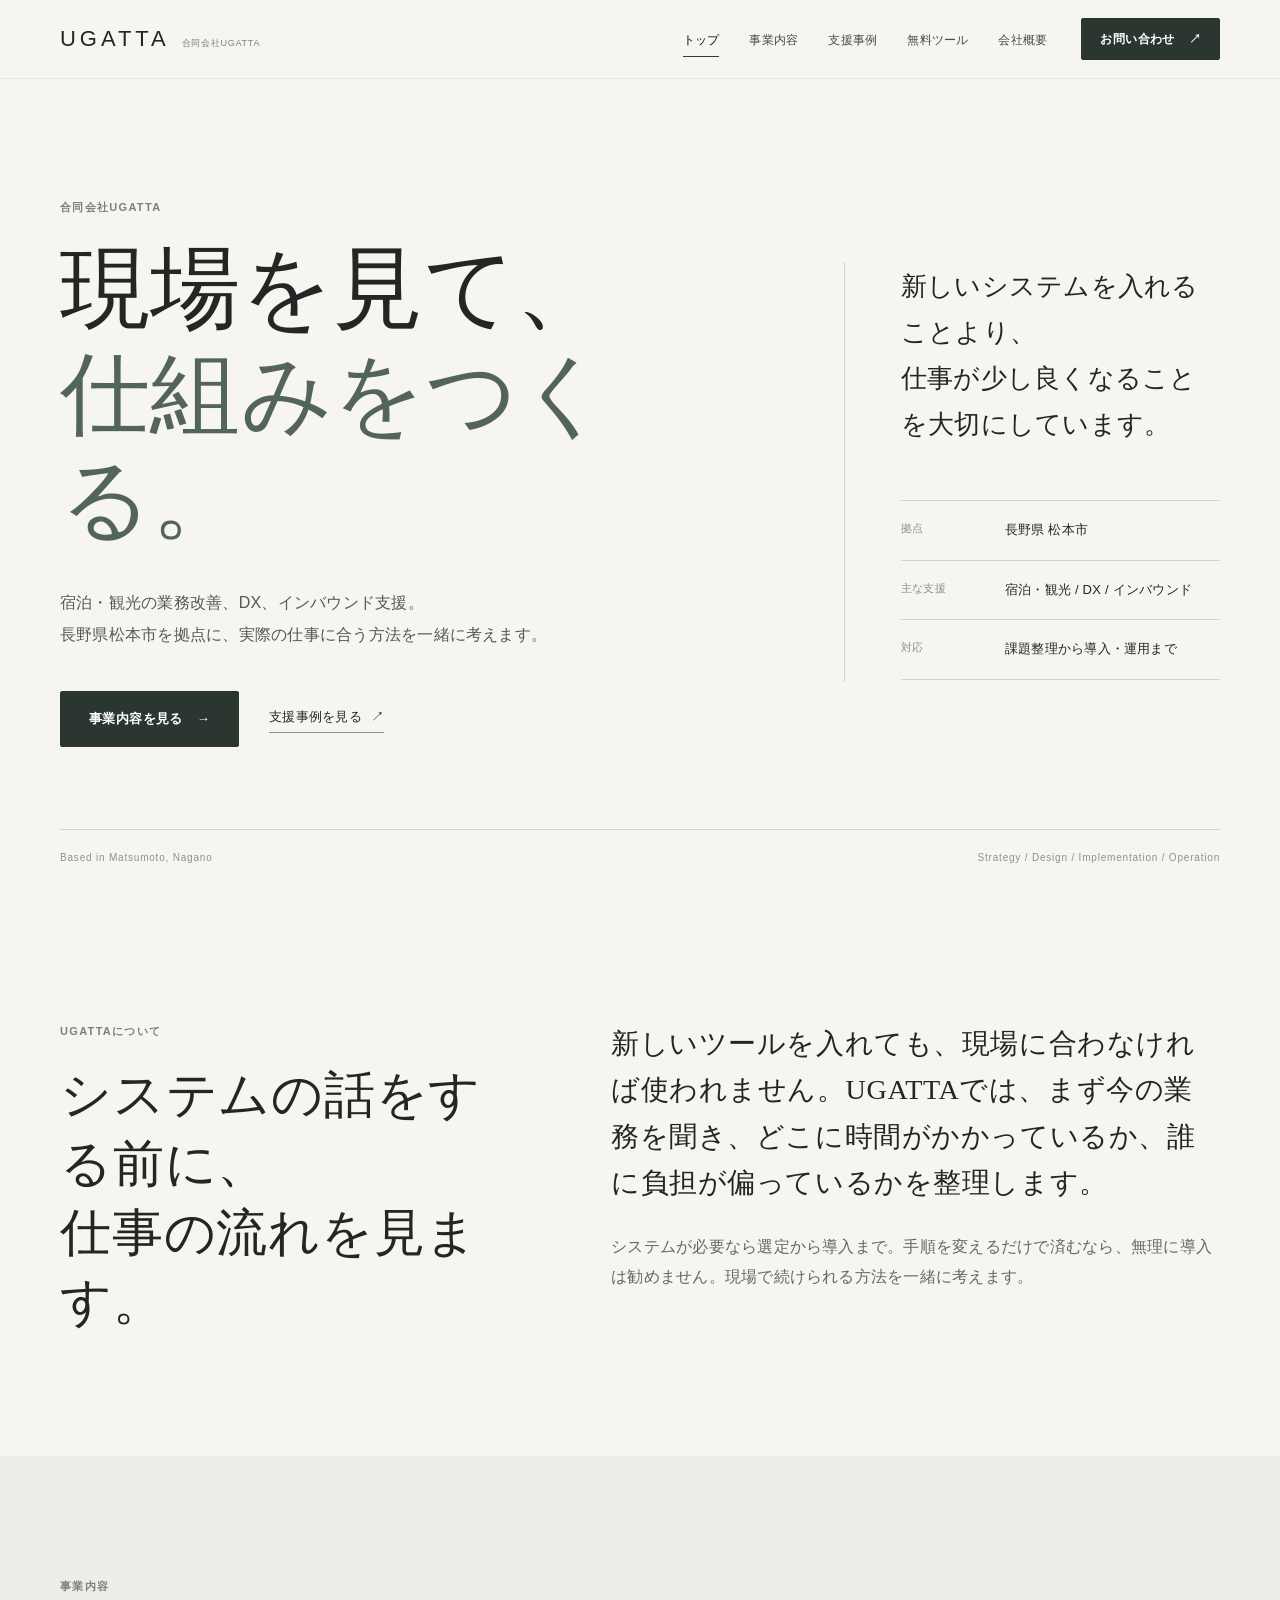
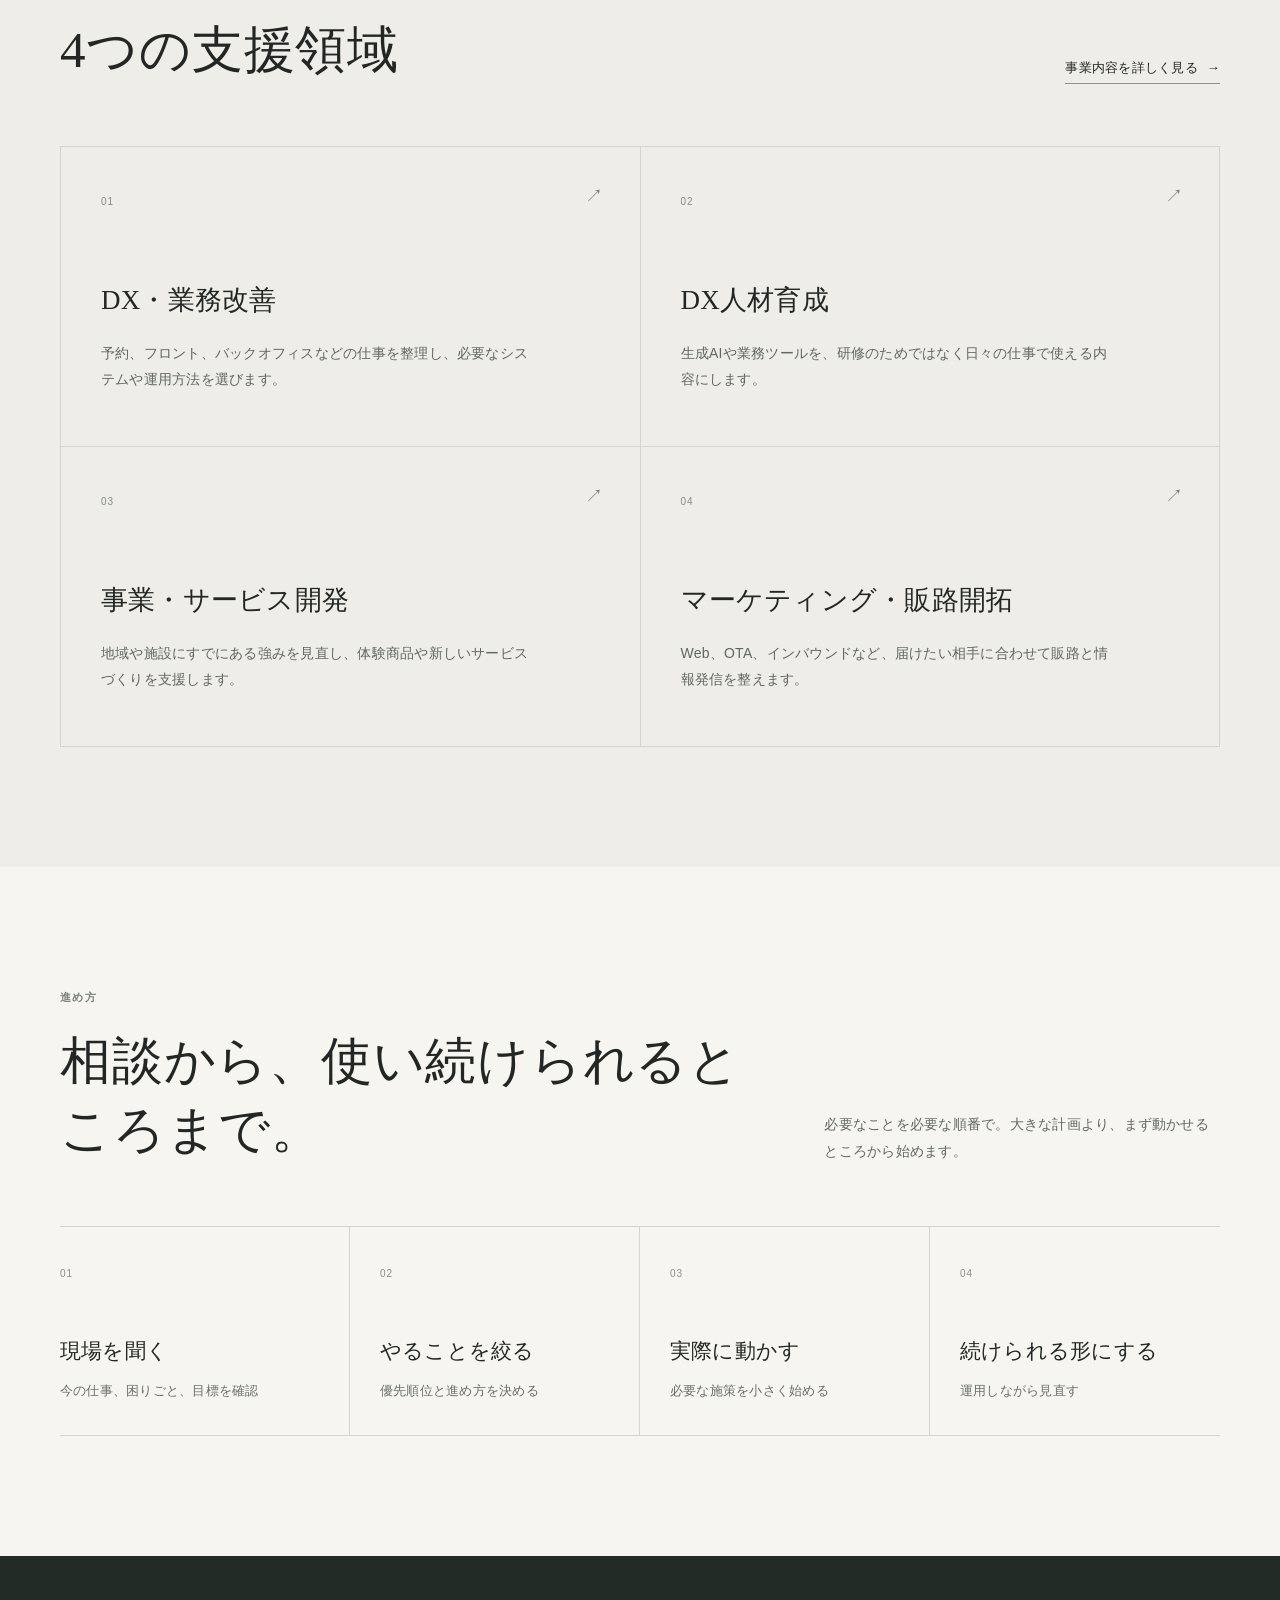
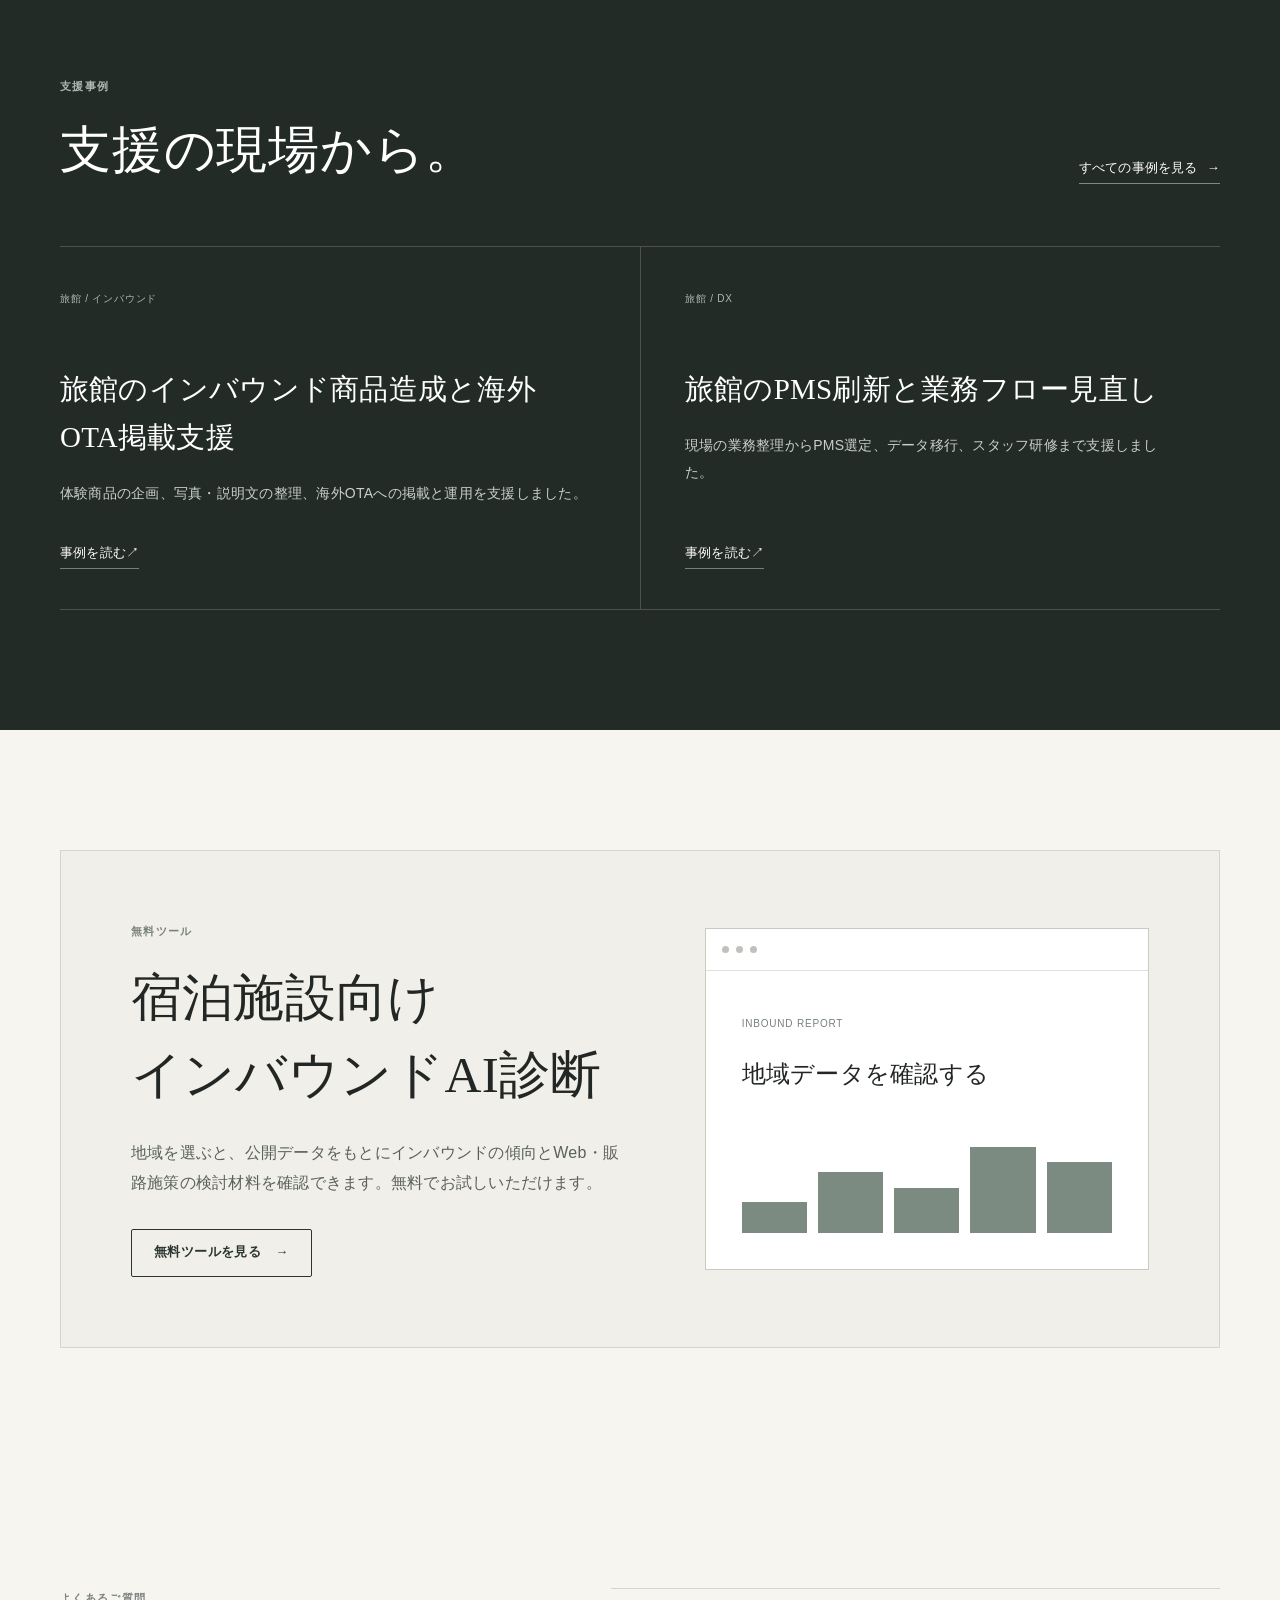
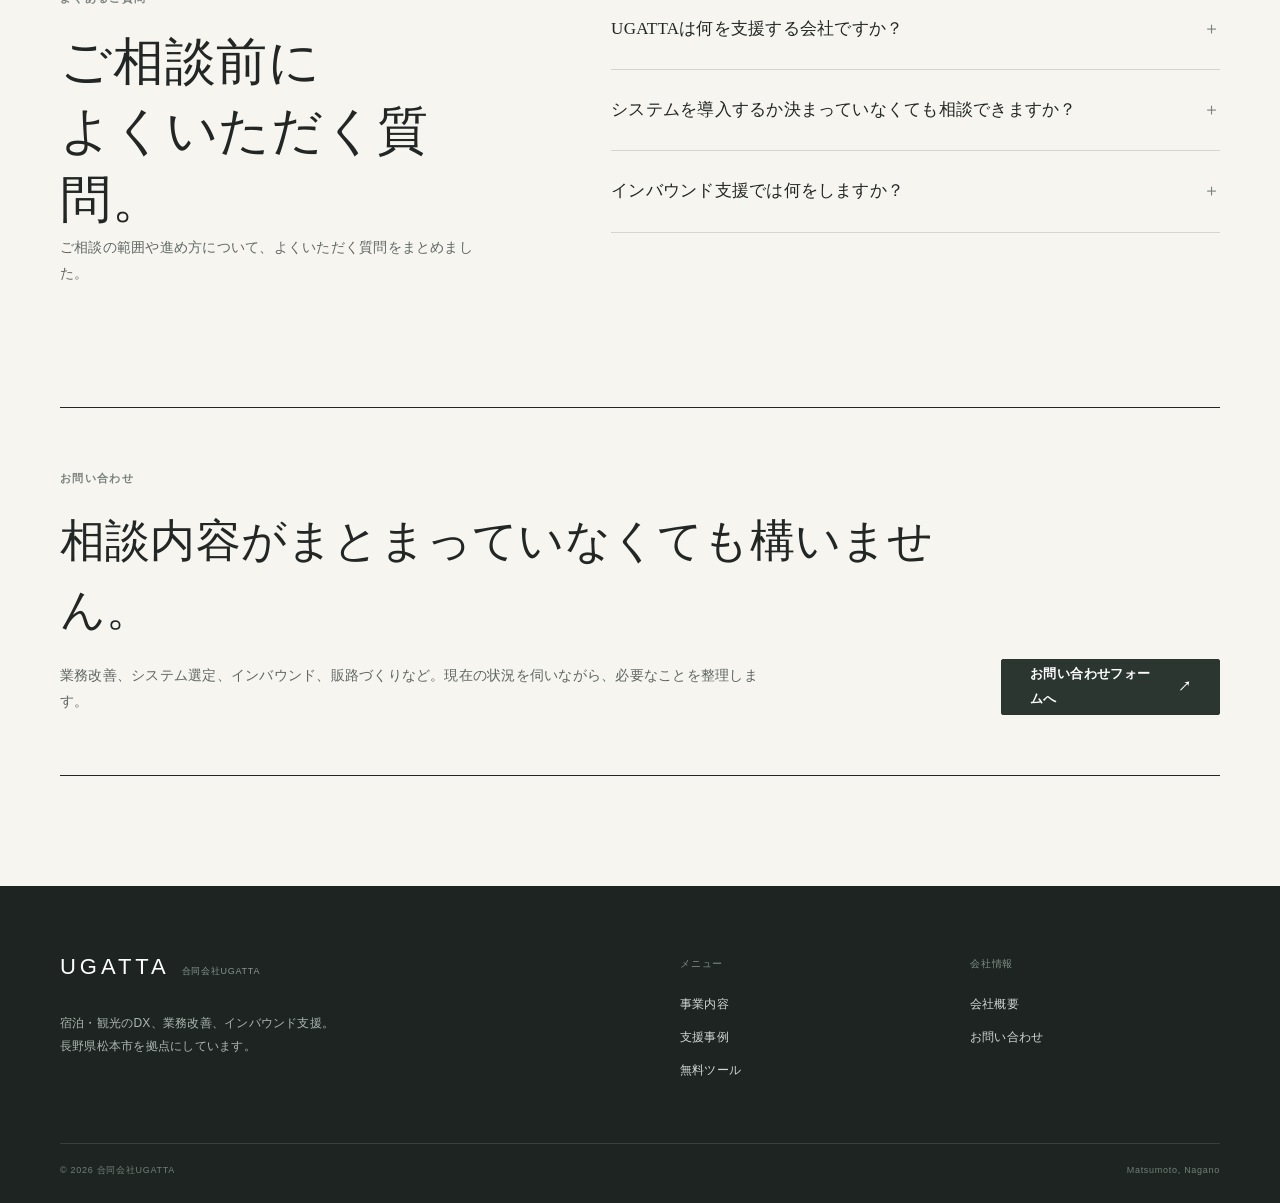
==== index.html @ 5eb80b66 "UGATTA redesign preview" ====
<!DOCTYPE html>

<html lang="ja">
<head>
<!-- Google tag (gtag.js) -->
<script async="" src="https://www.googletagmanager.com/gtag/js?id=GT-M3S9S5D7"></script>
<script>
  window.dataLayer = window.dataLayer || [];
  function gtag(){dataLayer.push(arguments);}
  gtag('js', new Date());
  gtag('config', 'GT-M3S9S5D7');
</script>
<meta charset="utf-8"/>
<meta content="width=device-width, initial-scale=1.0" name="viewport"/>
<title>合同会社UGATTA｜宿泊・観光DX、業務改善・インバウンド支援</title>
<meta content="合同会社UGATTAは長野県松本市を拠点に、宿泊・観光のDX、業務改善、インバウンド、事業・サービス開発を支援しています。" name="description"/>
<meta content="noindex,nofollow" name="robots"/>
<link href="https://ugatta-llc.com/" rel="canonical"/>
<meta content="ja_JP" property="og:locale"/>
<meta content="website" property="og:type"/>
<meta content="合同会社UGATTA" property="og:site_name"/>
<meta content="合同会社UGATTA｜宿泊・観光DX、業務改善・インバウンド支援" property="og:title"/>
<meta content="合同会社UGATTAは長野県松本市を拠点に、宿泊・観光のDX、業務改善、インバウンド、事業・サービス開発を支援しています。" property="og:description"/>
<meta content="https://ugatta-llc.com/" property="og:url"/>
<meta content="https://ugatta-llc.com/og-image.jpg" property="og:image"/>
<meta content="summary_large_image" name="twitter:card"/>
<meta content="合同会社UGATTA｜宿泊・観光DX、業務改善・インバウンド支援" name="twitter:title"/>
<meta content="合同会社UGATTAは長野県松本市を拠点に、宿泊・観光のDX、業務改善、インバウンド、事業・サービス開発を支援しています。" name="twitter:description"/>
<meta content="https://ugatta-llc.com/og-image.jpg" name="twitter:image"/>
<meta content="#142d2a" name="theme-color"/>
<link href="favicon.ico" rel="icon"/>
<link href="favicon-32x32.png" rel="icon" sizes="32x32" type="image/png"/>
<link href="apple-touch-icon.png" rel="apple-touch-icon"/>
<link href="css/style.css" rel="stylesheet"/>
<script type="application/ld+json">
{
  "@context":"https://schema.org",
  "@graph":[
    {"@type":"Organization","@id":"https://ugatta-llc.com/#organization","name":"合同会社UGATTA","alternateName":"UGATTA","url":"https://ugatta-llc.com/","foundingDate":"2024-11","address":{"@type":"PostalAddress","addressLocality":"松本市","addressRegion":"長野県","addressCountry":"JP"},"knowsAbout":["DX導入支援","宿泊DX","観光DX","業務改善","インバウンド支援","DX人材育成","マーケティング","新規事業開発"]},
    {"@type":"WebSite","@id":"https://ugatta-llc.com/#website","url":"https://ugatta-llc.com/","name":"合同会社UGATTA","publisher":{"@id":"https://ugatta-llc.com/#organization"},"inLanguage":"ja-JP"},
    {"@type":"WebPage","@id":"https://ugatta-llc.com/#webpage","url":"https://ugatta-llc.com/","name":"合同会社UGATTA｜宿泊・観光DX、業務改善・インバウンド支援","isPartOf":{"@id":"https://ugatta-llc.com/#website"},"about":{"@id":"https://ugatta-llc.com/#organization"},"inLanguage":"ja-JP"}
  ]
}
</script>
</head>
<body>
<a class="skip-link" href="#main">本文へ移動</a>
<header class="site-header" data-header="">
<div class="container header-inner">
<a aria-label="合同会社UGATTA トップページ" class="brand" href="index.html">
<span aria-hidden="true" class="brand-mark">U</span>
<span class="brand-copy"><strong>UGATTA</strong><small>合同会社UGATTA</small></span>
</a>
<button aria-controls="global-nav" aria-expanded="false" aria-label="メニューを開く" class="menu-toggle" data-menu-toggle="" type="button">
<span></span><span></span><span></span>
</button>
<nav aria-label="メインナビゲーション" class="global-nav" data-nav="" id="global-nav">
<ul><li><a aria-current="page" href="index.html">トップ</a></li><li><a href="services.html">事業内容</a></li><li><a href="ugatta_case_studies.html">支援事例</a></li><li><a href="useful.html">無料ツール</a></li><li><a href="about.html">会社概要</a></li></ul>
<a class="button button--small" data-analytics-event="contact_click" href="https://docs.google.com/forms/d/e/1FAIpQLSdhoMLJl_WJnPxx6LV5Yq2Xbdd5gxLgod02Gij1RDuBL_d0bw/viewform" rel="noopener noreferrer" target="_blank">お問い合わせ<span aria-hidden="true">↗</span></a>
</nav>
</div>
</header>
<main id="main">
<section class="hero hero--home">
<div class="container hero-grid">
<div class="hero-copy reveal">
<p class="eyebrow">合同会社UGATTA</p>
<h1>現場を見て、<br/><span>仕組みをつくる。</span></h1>
<p class="hero-lead">宿泊・観光の業務改善、DX、インバウンド支援。<br class="desktop-only"/>長野県松本市を拠点に、実際の仕事に合う方法を一緒に考えます。</p>
<div class="hero-actions">
<a class="button button--large" href="services.html">事業内容を見る<span aria-hidden="true">→</span></a>
<a class="text-link" href="ugatta_case_studies.html">支援事例を見る<span aria-hidden="true">↗</span></a>
</div>
</div>
<div aria-label="UGATTAの概要" class="hero-visual reveal">
<div class="hero-statement">
<p>新しいシステムを入れることより、<br/>仕事が少し良くなることを大切にしています。</p>
<dl class="hero-facts">
<div><dt>拠点</dt><dd>長野県 松本市</dd></div>
<div><dt>主な支援</dt><dd>宿泊・観光 / DX / インバウンド</dd></div>
<div><dt>対応</dt><dd>課題整理から導入・運用まで</dd></div>
</dl>
</div></div>
</div>
<div class="container hero-note"><span>Based in Matsumoto, Nagano</span><span>Strategy / Design / Implementation / Operation</span></div>
</section>
<section class="section intro-section">
<div class="container intro-grid reveal">
<div><p class="eyebrow">UGATTAについて</p><h2 class="section-title section-title--left">システムの話をする前に、<br/>仕事の流れを見ます。</h2></div>
<div class="intro-copy"><p class="lead-copy">新しいツールを入れても、現場に合わなければ使われません。UGATTAでは、まず今の業務を聞き、どこに時間がかかっているか、誰に負担が偏っているかを整理します。</p><p>システムが必要なら選定から導入まで。手順を変えるだけで済むなら、無理に導入は勧めません。現場で続けられる方法を一緒に考えます。</p></div>
</div>
</section>
<section class="section section--tint">
<div class="container">
<div class="section-heading reveal"><div><p class="eyebrow">事業内容</p><h2 class="section-title">4つの支援領域</h2></div><a class="text-link" href="services.html">事業内容を詳しく見る<span aria-hidden="true">→</span></a></div>
<div class="service-grid reveal">
<a class="service-tile" href="services.html#dx"><span class="service-index">01</span><h3>DX・業務改善</h3><p>予約、フロント、バックオフィスなどの仕事を整理し、必要なシステムや運用方法を選びます。</p><span class="tile-arrow">↗</span></a>
<a class="service-tile" href="services.html#training"><span class="service-index">02</span><h3>DX人材育成</h3><p>生成AIや業務ツールを、研修のためではなく日々の仕事で使える内容にします。</p><span class="tile-arrow">↗</span></a>
<a class="service-tile" href="services.html#business"><span class="service-index">03</span><h3>事業・サービス開発</h3><p>地域や施設にすでにある強みを見直し、体験商品や新しいサービスづくりを支援します。</p><span class="tile-arrow">↗</span></a>
<a class="service-tile" href="services.html#marketing"><span class="service-index">04</span><h3>マーケティング・販路開拓</h3><p>Web、OTA、インバウンドなど、届けたい相手に合わせて販路と情報発信を整えます。</p><span class="tile-arrow">↗</span></a>
</div>
</div>
</section>
<section class="section">
<div class="container">
<div class="section-heading reveal"><div><p class="eyebrow">進め方</p><h2 class="section-title">相談から、使い続けられるところまで。</h2></div><p class="section-description">必要なことを必要な順番で。大きな計画より、まず動かせるところから始めます。</p></div>
<ol class="process-list reveal">
<li><span>01</span><div><h3>現場を聞く</h3><p>今の仕事、困りごと、目標を確認</p></div></li>
<li><span>02</span><div><h3>やることを絞る</h3><p>優先順位と進め方を決める</p></div></li>
<li><span>03</span><div><h3>実際に動かす</h3><p>必要な施策を小さく始める</p></div></li>
<li><span>04</span><div><h3>続けられる形にする</h3><p>運用しながら見直す</p></div></li>
</ol>
</div>
</section>
<section class="section section--dark">
<div class="container">
<div class="section-heading section-heading--light reveal"><div><p class="eyebrow eyebrow--light">支援事例</p><h2 class="section-title section-title--light">支援の現場から。</h2></div><a class="text-link text-link--light" href="ugatta_case_studies.html">すべての事例を見る<span aria-hidden="true">→</span></a></div>
<div class="case-preview-grid reveal">
<article class="case-preview"><span class="case-label">旅館 / インバウンド</span><h3>旅館のインバウンド商品造成と海外OTA掲載支援</h3><p>体験商品の企画、写真・説明文の整理、海外OTAへの掲載と運用を支援しました。</p><a href="ugatta_case_studies.html#case-inbound">事例を読む<span aria-hidden="true">↗</span></a></article>
<article class="case-preview"><span class="case-label">旅館 / DX</span><h3>旅館のPMS刷新と業務フロー見直し</h3><p>現場の業務整理からPMS選定、データ移行、スタッフ研修まで支援しました。</p><a href="ugatta_case_studies.html#case-dx">事例を読む<span aria-hidden="true">↗</span></a></article>
</div>
</div>
</section>
<section class="section tool-section">
<div class="container tool-panel reveal">
<div><p class="eyebrow">無料ツール</p><h2>宿泊施設向け<br/>インバウンドAI診断</h2><p>地域を選ぶと、公開データをもとにインバウンドの傾向とWeb・販路施策の検討材料を確認できます。無料でお試しいただけます。</p><a class="button button--outline" href="useful.html">無料ツールを見る<span aria-hidden="true">→</span></a></div>
<div aria-hidden="true" class="tool-window"><div class="tool-window__bar"><i></i><i></i><i></i></div><div class="tool-window__body"><span>INBOUND REPORT</span><strong>地域データを確認する</strong><div class="mini-bars"><i></i><i></i><i></i><i></i><i></i></div></div></div>
</div>
</section>
<section class="section qa-section">
<div class="container qa-grid reveal">
<div><p class="eyebrow">よくあるご質問</p><h2 class="section-title section-title--left">ご相談前に<br/>よくいただく質問。</h2><p class="section-description">ご相談の範囲や進め方について、よくいただく質問をまとめました。</p></div>
<div class="accordion-list">
<details><summary>UGATTAは何を支援する会社ですか？</summary><p>宿泊・観光分野を中心に、DX・業務改善、DX研修、インバウンド、事業・サービス開発、マーケティングを支援しています。</p></details>
<details><summary>システムを導入するか決まっていなくても相談できますか？</summary><p>はい。むしろ、ツールを決める前のご相談を歓迎しています。今の業務を確認し、システム導入が本当に必要かどうかから一緒に考えます。</p></details>
<details><summary>インバウンド支援では何をしますか？</summary><p>体験商品の企画、海外OTAへの掲載、Webでの情報発信などを行います。施設や地域の状況に応じて、必要な範囲をご相談いただけます。</p></details>
</div>
</div>
</section>
<section class="cta-section reveal">
<div class="container">
<div class="cta-panel">
<div><p class="eyebrow eyebrow--light">お問い合わせ</p><h2>相談内容がまとまっていなくても構いません。</h2><p>業務改善、システム選定、インバウンド、販路づくりなど。現在の状況を伺いながら、必要なことを整理します。</p></div>
<a class="button button--light button--large" data-analytics-event="contact_click" href="https://docs.google.com/forms/d/e/1FAIpQLSdhoMLJl_WJnPxx6LV5Yq2Xbdd5gxLgod02Gij1RDuBL_d0bw/viewform" rel="noopener noreferrer" target="_blank">お問い合わせフォームへ<span aria-hidden="true">↗</span></a>
</div>
</div>
</section>
</main>
<footer class="site-footer">
<div class="container footer-grid">
<div>
<a class="brand brand--footer" href="index.html"><span aria-hidden="true" class="brand-mark">U</span><span class="brand-copy"><strong>UGATTA</strong><small>合同会社UGATTA</small></span></a>
<p class="footer-lead">宿泊・観光のDX、業務改善、インバウンド支援。<br/>長野県松本市を拠点にしています。</p>
</div>
<div class="footer-links">
<div><p class="footer-heading">メニュー</p><a href="services.html">事業内容</a><a href="ugatta_case_studies.html">支援事例</a><a href="useful.html">無料ツール</a></div>
<div><p class="footer-heading">会社情報</p><a href="about.html">会社概要</a><a href="contact.html">お問い合わせ</a></div>
</div>
</div>
<div class="container footer-bottom"><span>© 2026 合同会社UGATTA</span><span>Matsumoto, Nagano</span></div>
</footer>
<script defer="" src="js/script.js"></script>
</body>
</html>
---- css/style.css ----
:root{
  --ink:#222725;
  --ink-soft:#616965;
  --accent:#53655b;
  --accent-dark:#2b3631;
  --paper:#f7f5f0;
  --paper-2:#efede7;
  --white:#ffffff;
  --line:#d7d4cd;
  --line-dark:rgba(255,255,255,.18);
  --serif:"Yu Mincho","Hiragino Mincho ProN","Hiragino Mincho Pro",serif;
  --sans:-apple-system,BlinkMacSystemFont,"Hiragino Sans","Yu Gothic","Meiryo",sans-serif;
  --latin:"Helvetica Neue",Arial,sans-serif;
  --container:1160px;
}
*{box-sizing:border-box}
html{scroll-behavior:smooth}
body{margin:0;background:var(--paper);color:var(--ink);font-family:var(--sans);font-size:16px;line-height:1.9;letter-spacing:.015em;-webkit-font-smoothing:antialiased}
body.nav-open{overflow:hidden}
a{color:inherit;text-decoration:none}
img{display:block;max-width:100%}
button,input,textarea,select{font:inherit}
.container{width:min(calc(100% - 48px),var(--container));margin-inline:auto}
.skip-link{position:fixed;left:16px;top:-100px;z-index:9999;padding:10px 16px;background:#fff;border:1px solid var(--line)}
.skip-link:focus{top:16px}

.eyebrow{margin:0 0 18px;color:#7a827e;font-size:11px;font-weight:600;letter-spacing:.12em}
.eyebrow--light{color:#aeb8b3}
.lead-copy{font-family:var(--serif);font-size:clamp(21px,2.2vw,29px);line-height:1.65;font-weight:500;letter-spacing:.02em}
.section{padding:120px 0}
.section--tint{background:var(--paper-2)}
.section--dark{background:#232b27;color:#fff}
.section-title{margin:0;font-family:var(--serif);font-size:clamp(36px,4vw,58px);font-weight:500;line-height:1.35;letter-spacing:.015em}
.section-title--left{text-align:left}
.section-title--light{color:#fff}
.section-description{max-width:520px;margin:0;color:var(--ink-soft);font-size:14px;line-height:1.9}
.section-heading{display:flex;align-items:flex-end;justify-content:space-between;gap:56px;margin-bottom:62px}
.section-heading--light .section-description{color:#c8cfcb}
.desktop-only{display:block}

.site-header{position:sticky;top:0;z-index:1000;background:rgba(247,245,240,.94);border-bottom:1px solid rgba(34,39,37,.08);backdrop-filter:blur(14px);-webkit-backdrop-filter:blur(14px)}
.header-inner{height:78px;display:flex;align-items:center;justify-content:space-between;gap:32px}
.brand{display:inline-flex;align-items:flex-end;gap:12px;flex-shrink:0}
.brand-mark{display:none}
.brand-copy{display:flex;align-items:baseline;gap:12px;line-height:1}
.brand-copy strong{font-family:var(--latin);font-size:22px;font-weight:500;letter-spacing:.18em}
.brand-copy small{color:#7c817e;font-size:9px;letter-spacing:.08em}
.global-nav{display:flex;align-items:center;gap:34px}
.global-nav ul{display:flex;align-items:center;gap:30px;list-style:none;margin:0;padding:0}
.global-nav li a{position:relative;font-size:12px;font-weight:500;color:#454c48;transition:color .2s}
.global-nav li a:hover,.global-nav li a[aria-current="page"]{color:#111}
.global-nav li a[aria-current="page"]:after{content:"";position:absolute;left:0;right:0;bottom:-10px;height:1px;background:#313a35}
.menu-toggle{display:none;width:44px;height:44px;border:0;background:transparent;cursor:pointer;padding:9px}
.menu-toggle span{display:block;height:1px;background:var(--ink);margin:7px 0;transition:.25s}

.button{display:inline-flex;align-items:center;justify-content:center;gap:14px;min-height:48px;padding:0 22px;border:1px solid var(--accent-dark);border-radius:2px;background:var(--accent-dark);color:#fff;font-size:13px;font-weight:600;letter-spacing:.03em;transition:background .2s,color .2s,border-color .2s,transform .2s}
.button:hover{background:#151c18;border-color:#151c18;transform:translateY(-1px)}
.button--small{min-height:42px;padding:0 18px;font-size:12px}
.button--large{min-height:56px;padding:0 28px}
.button--outline{background:transparent;color:var(--accent-dark)}
.button--outline:hover{background:var(--accent-dark);color:#fff}
.button--light{background:#fff;color:#232b27;border-color:#fff}
.button--light:hover{background:#e9e7e1;border-color:#e9e7e1;color:#232b27}
.text-link{display:inline-flex;align-items:center;gap:9px;padding-bottom:3px;border-bottom:1px solid #8d918e;font-size:13px;font-weight:500}
.text-link:hover{border-color:#202624}
.text-link--light{color:#fff;border-color:#7d8983}
.text-link--light:hover{border-color:#fff}

.hero--home{padding:118px 0 34px;min-height:calc(100vh - 78px);display:flex;flex-direction:column;justify-content:space-between}
.hero-grid{display:grid;grid-template-columns:minmax(0,1.28fr) minmax(310px,.72fr);gap:9vw;align-items:center}
.hero-copy h1{margin:0 0 34px;font-family:var(--serif);font-size:clamp(56px,7vw,104px);font-weight:500;line-height:1.18;letter-spacing:.005em}
.hero-copy h1 span{color:var(--accent)}
.hero-lead{max-width:690px;margin:0 0 40px;color:#515a56;font-size:16px;line-height:2}
.hero-actions{display:flex;align-items:center;gap:30px}
.hero-visual{min-height:420px;display:flex;align-items:center;border-left:1px solid var(--line);padding-left:56px}
.hero-statement{width:100%}
.hero-statement>p{margin:0 0 52px;font-family:var(--serif);font-size:clamp(20px,2vw,27px);line-height:1.8}
.hero-facts{margin:0;border-top:1px solid var(--line)}
.hero-facts>div{display:grid;grid-template-columns:84px 1fr;gap:20px;padding:17px 0;border-bottom:1px solid var(--line)}
.hero-facts dt{color:#8b918d;font-size:11px}
.hero-facts dd{margin:0;font-size:13px}
.hero-note{margin-top:76px;padding-top:18px;border-top:1px solid var(--line);display:flex;justify-content:space-between;color:#8b918d;font-size:10px;letter-spacing:.08em}

.intro-grid,.about-message-grid,.company-grid,.qa-grid{display:grid;grid-template-columns:.82fr 1.18fr;gap:10vw;align-items:start}
.intro-copy{max-width:690px}
.intro-copy p{margin:0 0 25px}
.intro-copy p:not(.lead-copy){color:var(--ink-soft)}
.service-grid{display:grid;grid-template-columns:repeat(2,1fr);border-top:1px solid var(--line);border-left:1px solid var(--line)}
.service-tile{position:relative;min-height:300px;padding:38px 40px;border-right:1px solid var(--line);border-bottom:1px solid var(--line);background:transparent;transition:background .25s}
.service-tile:hover{background:rgba(255,255,255,.42)}
.service-index{font-family:var(--latin);font-size:10px;letter-spacing:.1em;color:#858c88}
.service-tile h3{margin:64px 0 18px;font-family:var(--serif);font-size:27px;font-weight:500;line-height:1.55}
.service-tile p{max-width:440px;margin:0;color:#5f6763;font-size:14px;line-height:1.9}
.tile-arrow{position:absolute;right:36px;top:32px;font-size:18px;color:#7b827e}
.process-list{display:grid;grid-template-columns:repeat(4,1fr);list-style:none;margin:0;padding:0;border-top:1px solid var(--line);border-bottom:1px solid var(--line)}
.process-list li{padding:30px 30px 32px 0;border-right:1px solid var(--line);min-height:188px}
.process-list li+li{padding-left:30px}
.process-list li:last-child{border-right:0}
.process-list span{font-family:var(--latin);font-size:10px;color:#8a908d;letter-spacing:.1em}
.process-list h3{margin:44px 0 7px;font-family:var(--serif);font-size:21px;font-weight:500}
.process-list p{margin:0;color:#686f6b;font-size:13px}
.process-list--compact li{min-height:164px}

.case-preview-grid{display:grid;grid-template-columns:repeat(2,1fr);gap:0;border-top:1px solid var(--line-dark)}
.case-preview{min-height:360px;padding:42px 44px 40px 0;border-bottom:1px solid var(--line-dark);display:flex;flex-direction:column;align-items:flex-start}
.case-preview+ .case-preview{padding-left:44px;border-left:1px solid var(--line-dark)}
.case-label{display:inline-block;padding:0;border:0;border-radius:0;color:#aeb8b3;font-size:10px;letter-spacing:.08em}
.case-preview h3{margin:58px 0 18px;max-width:500px;font-family:var(--serif);font-size:29px;font-weight:500;line-height:1.65}
.case-preview p{margin:0 0 34px;color:#c9d0cc;font-size:14px}
.case-preview a{margin-top:auto;padding-bottom:3px;border-bottom:1px solid #73817a;font-size:13px}

.tool-panel{display:grid;grid-template-columns:1fr .9fr;gap:80px;align-items:center;padding:70px;border:1px solid var(--line);background:#f1efe9}
.tool-panel h2,.tool-intro-grid h2{margin:0 0 24px;font-family:var(--serif);font-size:clamp(36px,4vw,56px);font-weight:500;line-height:1.5}
.tool-panel p:not(.eyebrow){max-width:560px;color:#59615d;margin-bottom:30px}
.tool-window{border:1px solid #cbc9c2;background:#fff;overflow:hidden;box-shadow:none;transform:none}
.tool-window__bar{height:42px;border-bottom:1px solid #e1dfd8;display:flex;align-items:center;gap:7px;padding:0 16px}
.tool-window__bar i{width:7px;height:7px;border-radius:50%;background:#c2c0ba}
.tool-window__body{padding:36px}
.tool-window__body>span{font-size:10px;letter-spacing:.08em;color:#77817c}
.tool-window__body>strong{display:block;margin:15px 0 30px;font-family:var(--serif);font-size:24px;font-weight:500}
.mini-bars{height:105px;display:flex;align-items:flex-end;gap:11px}
.mini-bars i{flex:1;background:#7b8b82}.mini-bars i:nth-child(1){height:30%}.mini-bars i:nth-child(2){height:58%}.mini-bars i:nth-child(3){height:43%}.mini-bars i:nth-child(4){height:82%}.mini-bars i:nth-child(5){height:68%}
.qa-grid{align-items:start}.accordion-list{border-top:1px solid var(--line)}
.accordion-list details{border-bottom:1px solid var(--line)}
.accordion-list summary{list-style:none;cursor:pointer;padding:24px 42px 24px 0;position:relative;font-family:var(--serif);font-size:17px;font-weight:500}
.accordion-list summary::-webkit-details-marker{display:none}
.accordion-list summary:after{content:"＋";position:absolute;right:0;top:24px;color:#7b817e;font-family:var(--sans);font-size:17px}
.accordion-list details[open] summary:after{content:"−"}
.accordion-list details p{margin:0;padding:0 48px 26px 0;color:#5c6460;font-size:14px}

.cta-section{padding:0 0 110px;background:var(--paper)}
.cta-panel{display:flex;align-items:flex-end;justify-content:space-between;gap:52px;padding:60px 0;border-top:1px solid var(--ink);border-bottom:1px solid var(--ink)}
.cta-panel h2{margin:0 0 16px;font-family:var(--serif);font-size:clamp(30px,3.5vw,46px);font-weight:500;line-height:1.55}
.cta-panel p:not(.eyebrow){max-width:700px;margin:0;color:#5e6662;font-size:14px}
.cta-panel .eyebrow--light{color:#7a827e}
.cta-panel .button--light{background:var(--accent-dark);border-color:var(--accent-dark);color:#fff}

.breadcrumb{padding-top:24px}.breadcrumb ol{display:flex;gap:9px;list-style:none;margin:0;padding:0;color:#8c918e;font-size:10px}.breadcrumb li+li:before{content:"/";margin-right:9px}.breadcrumb a:hover{color:var(--ink)}
.page-hero{padding:84px 0 76px;border-bottom:1px solid var(--line)}
.page-hero-grid{display:grid;grid-template-columns:.82fr 1.18fr;gap:10vw;align-items:end}
.page-hero h1{margin:0;font-family:var(--serif);font-size:clamp(52px,6vw,82px);font-weight:500;line-height:1.2}
.page-hero-grid>p{max-width:650px;margin:0;color:#5e6662;font-size:15px}

.service-detail-list{padding-top:36px}
.service-detail{display:grid;grid-template-columns:1fr 1fr;gap:7vw;align-items:center;padding:82px 0;border-bottom:1px solid var(--line)}
.service-detail:nth-child(even) .service-detail__image{order:2}
.service-detail__image{min-height:360px;overflow:hidden;background:#ddd}
.service-detail__image img{width:100%;height:100%;min-height:360px;object-fit:cover;filter:saturate(.65) contrast(.96)}
.service-detail__copy h2{margin:20px 0 20px;font-family:var(--serif);font-size:clamp(31px,3vw,44px);font-weight:500;line-height:1.45}
.service-detail__copy>p:not(.lead-copy){color:#5b635f;font-size:14px}
.tag-list{display:flex;flex-wrap:wrap;gap:8px;list-style:none;margin:28px 0 0;padding:0}.tag-list li{padding:5px 9px;border:1px solid var(--line);border-radius:0;color:#66706b;font-size:10px}

.case-detail-section{padding-top:32px}.case-detail{padding:78px 0}.case-detail+.case-detail{border-top:1px solid var(--line)}
.case-detail__header{display:grid;grid-template-columns:1fr 220px;gap:70px;align-items:end;margin-bottom:54px}
.case-detail__header h2{max-width:850px;margin:18px 0 0;font-family:var(--serif);font-size:clamp(34px,4vw,52px);font-weight:500;line-height:1.5}
.case-client{margin:0;text-align:right;color:#707773;font-size:12px}.case-client strong{font-size:15px;color:var(--ink)}
.case-flow{display:grid;grid-template-columns:repeat(2,1fr);border-top:1px solid var(--line);border-bottom:1px solid var(--line)}
.case-flow>div{padding:38px 44px 38px 0}.case-flow>div+div{padding-left:44px;border-left:1px solid var(--line)}
.case-flow span{font-size:10px;letter-spacing:.08em;color:#818985}
.case-flow h3{margin:24px 0 18px;font-family:var(--serif);font-size:20px;font-weight:500;line-height:1.7}
.case-flow p{margin:0;color:#5e6662;font-size:14px}
.case-detail__footer{margin-top:26px;display:flex;align-items:center;gap:24px}.case-detail__footer>span{font-size:11px;color:#767d79}.case-detail__footer .tag-list{margin:0}
.note-box{margin-top:22px;padding:22px 0;border-top:1px solid var(--line);border-bottom:1px solid var(--line);color:#656d69;font-size:13px}.note-box strong{display:block;color:var(--ink);margin-bottom:5px}.note-box p{margin:0}

.about-message-grid{align-items:start}.company-list{margin:0;border-top:1px solid var(--line)}
.company-list>div{display:grid;grid-template-columns:160px 1fr;gap:28px;padding:22px 0;border-bottom:1px solid var(--line)}.company-list dt{color:#7c827f;font-size:11px}.company-list dd{margin:0;font-size:14px}
.value-grid{display:grid;grid-template-columns:repeat(3,1fr);border-top:1px solid var(--line);border-left:1px solid var(--line)}
.value-grid>div{min-height:250px;padding:34px;border-right:1px solid var(--line);border-bottom:1px solid var(--line)}.value-grid span{font-size:10px;letter-spacing:.08em;color:#858b88}.value-grid h3{margin:60px 0 12px;font-family:var(--serif);font-size:23px;font-weight:500}.value-grid p{margin:0;color:#626a66;font-size:13px}

.tool-intro-section{padding-top:62px}.tool-intro-grid{display:grid;grid-template-columns:1fr 1fr;gap:8vw;align-items:center}
.tool-badge{display:inline-block;margin-bottom:24px;padding:5px 8px;border:1px solid var(--line);font-size:10px;letter-spacing:.08em}
.check-list{list-style:none;margin:28px 0 0;padding:0;border-top:1px solid var(--line)}.check-list li{padding:12px 0;border-bottom:1px solid var(--line);font-size:13px}.check-list li:before{content:"—";margin-right:10px;color:#838985}
.tool-window--large{transform:none;min-height:390px}.fake-select{margin:20px 0 28px;padding:14px 16px;border:1px solid var(--line);display:flex;justify-content:space-between;color:#49514d}.mini-chart{height:135px;display:flex;align-items:flex-end;gap:9px}.mini-chart i{flex:1;background:#b8c1bc}.mini-chart i:nth-child(1){height:36%}.mini-chart i:nth-child(2){height:65%}.mini-chart i:nth-child(3){height:51%}.mini-chart i:nth-child(4){height:85%;background:#687b70}.mini-chart i:nth-child(5){height:72%}.mini-chart i:nth-child(6){height:92%;background:#4d6156}.tool-window__body small{display:block;margin-top:20px;color:#7a827e;font-size:10px;letter-spacing:.06em}
.embed-frame{height:min(78vh,900px);min-height:650px;border:1px solid var(--line);overflow:hidden;background:#fff}.embed-frame iframe{width:100%;height:100%;border:0}.embed-actions{margin-top:24px;text-align:center}.responsible-note{max-width:820px}.responsible-note h2{margin:0 0 16px;font-family:var(--serif);font-size:34px;font-weight:500}.responsible-note p:not(.eyebrow){color:#5e6662}

.contact-page-hero{padding:96px 0 104px;background:#252d29;color:#fff}.contact-page-grid{display:grid;grid-template-columns:1.08fr .92fr;gap:8vw;align-items:center}.contact-page-grid h1{margin:0 0 28px;font-family:var(--serif);font-size:clamp(50px,6vw,80px);font-weight:500;line-height:1.32}.contact-page-grid>div:first-child>p:not(.eyebrow){max-width:620px;color:#cad0cd}.contact-card{padding:38px 0 38px 42px;border-left:1px solid rgba(255,255,255,.28)}.contact-card>span{font-size:10px;letter-spacing:.08em;color:#adb8b2}.contact-card h2{margin:18px 0 14px;font-family:var(--serif);font-size:26px;font-weight:500}.contact-card p{color:#c7ceca;font-size:13px}.contact-card .button{margin-top:16px}.contact-card small{display:block;margin-top:18px;color:#9ca8a2;font-size:10px}.contact-topic-grid{display:grid;grid-template-columns:repeat(3,1fr);border-top:1px solid var(--line);border-left:1px solid var(--line)}.contact-topic-grid>div{min-height:245px;padding:32px;border-right:1px solid var(--line);border-bottom:1px solid var(--line)}.contact-topic-grid span{font-size:10px;color:#858c88}.contact-topic-grid h3{margin:50px 0 13px;font-family:var(--serif);font-size:21px;font-weight:500}.contact-topic-grid p{margin:0;color:#616965;font-size:13px}

.error-main{min-height:68vh;display:grid;place-items:center}.error-content{padding:100px 0}.error-content h1{margin:0 0 20px;font-family:var(--serif);font-size:clamp(44px,6vw,76px);font-weight:500;line-height:1.35}.error-content p:not(.eyebrow){color:#626965;margin-bottom:34px}
.site-footer{padding:68px 0 24px;background:#1d2421;color:#fff}.footer-grid{display:grid;grid-template-columns:1fr 1fr;gap:80px;padding-bottom:62px}.brand--footer .brand-copy small{color:#899690}.footer-lead{margin:28px 0 0;max-width:500px;color:#aeb7b2;font-size:12px}.footer-links{display:grid;grid-template-columns:repeat(2,1fr);gap:40px}.footer-links>div{display:flex;flex-direction:column;gap:10px}.footer-heading{margin:0 0 10px;font-size:10px;letter-spacing:.08em;color:#808e87}.footer-links a{font-size:12px;color:#d2d8d5}.footer-links a:hover{color:#fff}.footer-bottom{padding-top:18px;border-top:1px solid rgba(255,255,255,.12);display:flex;justify-content:space-between;color:#728079;font-size:9px;letter-spacing:.08em}

.reveal{opacity:0;transform:translateY(10px);transition:opacity .6s ease,transform .6s ease}.reveal.is-visible{opacity:1;transform:none}

@media(max-width:900px){
  .section{padding:88px 0}.header-inner{height:72px}.menu-toggle{display:block;position:relative;z-index:2}.menu-toggle[aria-expanded="true"] span:nth-child(1){transform:translateY(8px) rotate(45deg)}.menu-toggle[aria-expanded="true"] span:nth-child(2){opacity:0}.menu-toggle[aria-expanded="true"] span:nth-child(3){transform:translateY(-8px) rotate(-45deg)}
  .global-nav{position:fixed;inset:72px 0 auto 0;min-height:calc(100vh - 72px);padding:40px 24px;background:var(--paper);display:flex;flex-direction:column;align-items:stretch;gap:30px;transform:translateX(100%);transition:transform .3s ease}.global-nav.is-open{transform:none}.global-nav ul{display:flex;flex-direction:column;align-items:flex-start;gap:0}.global-nav li{width:100%;border-bottom:1px solid var(--line)}.global-nav li a{display:block;padding:16px 0;font-size:16px}.global-nav li a[aria-current="page"]:after{display:none}.global-nav .button{align-self:flex-start}
  .hero--home{padding:82px 0 28px;min-height:auto}.hero-grid{grid-template-columns:1fr;gap:54px}.hero-copy h1{font-size:clamp(52px,11vw,82px)}.hero-visual{min-height:auto;border-left:0;border-top:1px solid var(--line);padding:42px 0 0}.hero-note{margin-top:54px}
  .intro-grid,.about-message-grid,.company-grid,.qa-grid,.page-hero-grid,.tool-intro-grid,.contact-page-grid{grid-template-columns:1fr;gap:42px}.service-grid{grid-template-columns:1fr}.process-list{grid-template-columns:repeat(2,1fr)}.case-preview-grid{grid-template-columns:1fr}.case-preview+.case-preview{padding-left:0;border-left:0}.tool-panel{grid-template-columns:1fr;gap:44px;padding:48px}.service-detail{grid-template-columns:1fr;gap:34px}.service-detail:nth-child(even) .service-detail__image{order:0}.case-detail__header{grid-template-columns:1fr;gap:18px}.case-client{text-align:left}.case-flow{grid-template-columns:1fr}.case-flow>div+div{padding-left:0;border-left:0;border-top:1px solid var(--line)}.value-grid,.contact-topic-grid{grid-template-columns:1fr}.footer-grid{grid-template-columns:1fr;gap:54px}.contact-card{padding:32px 0;border-left:0;border-top:1px solid rgba(255,255,255,.28)}
}
@media(max-width:620px){
  .container{width:min(calc(100% - 30px),var(--container))}.section{padding:72px 0}.section-heading{align-items:flex-start;flex-direction:column;gap:20px;margin-bottom:40px}.desktop-only{display:none}.brand-copy small{display:none}
  .hero-actions{align-items:flex-start;flex-direction:column;gap:20px}.hero-statement>p{margin-bottom:34px}.hero-facts>div{grid-template-columns:70px 1fr}.hero-note{gap:10px;flex-direction:column}.service-tile{padding:28px;min-height:260px}.service-tile h3{margin-top:52px;font-size:24px}.process-list{grid-template-columns:1fr;border-left:1px solid var(--line)}.process-list li,.process-list li+li{padding:24px;border-right:1px solid var(--line);border-bottom:1px solid var(--line);min-height:auto}.process-list h3{margin:28px 0 6px}.case-preview{padding:28px 0}.case-preview h3{font-size:25px;margin-top:40px}.tool-panel{padding:34px 24px}.tool-window__body{padding:26px}.cta-panel{padding:42px 0;flex-direction:column;align-items:flex-start}.page-hero{padding:62px 0 52px}.service-detail{padding:52px 0}.service-detail__image,.service-detail__image img{min-height:240px}.case-detail{padding:54px 0}.case-flow>div{padding:28px 0}.case-detail__footer{align-items:flex-start;flex-direction:column;gap:10px}.company-list>div{grid-template-columns:1fr;gap:8px}.embed-frame{min-height:720px}.footer-links{grid-template-columns:1fr 1fr;gap:24px}.footer-bottom{align-items:flex-start;flex-direction:column;gap:8px}.contact-page-hero{padding:72px 0}
}
@media(prefers-reduced-motion:reduce){html{scroll-behavior:auto}.reveal{opacity:1;transform:none;transition:none}.button,.global-nav,.menu-toggle span{transition:none}}
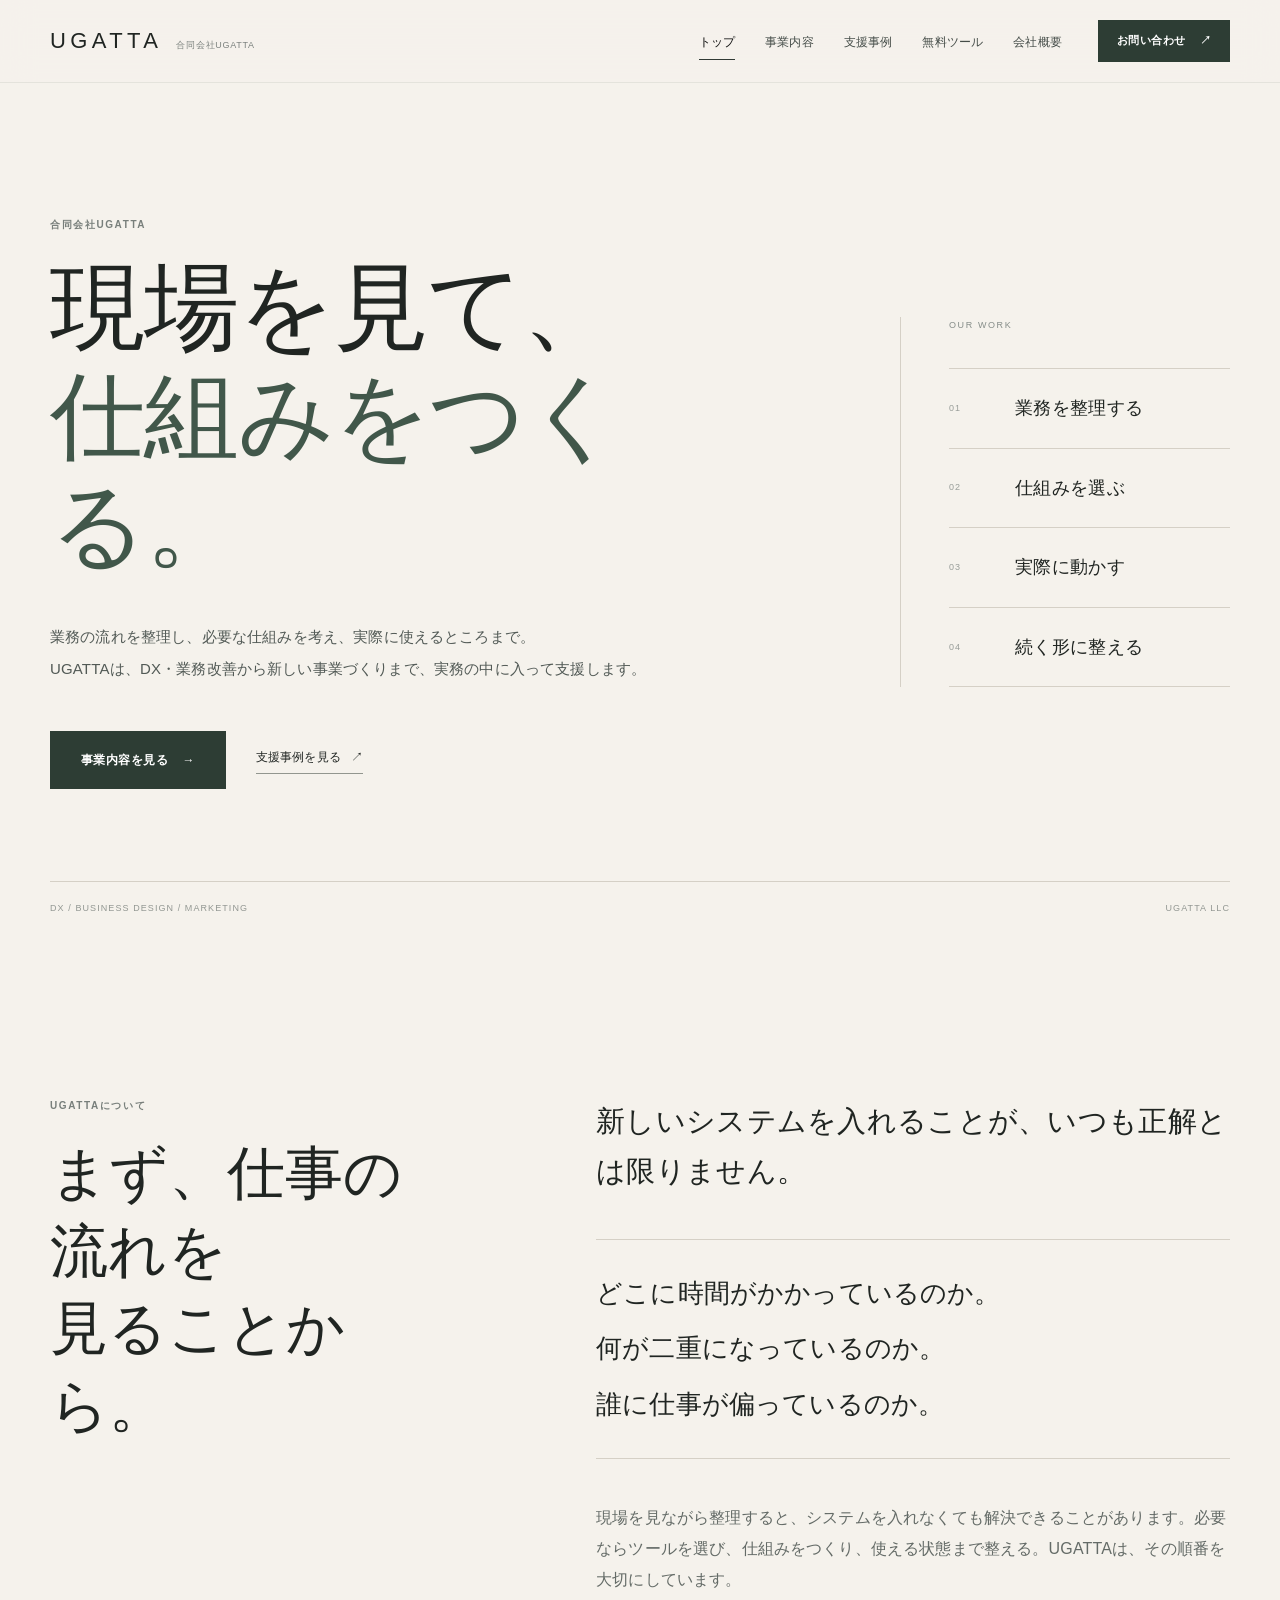
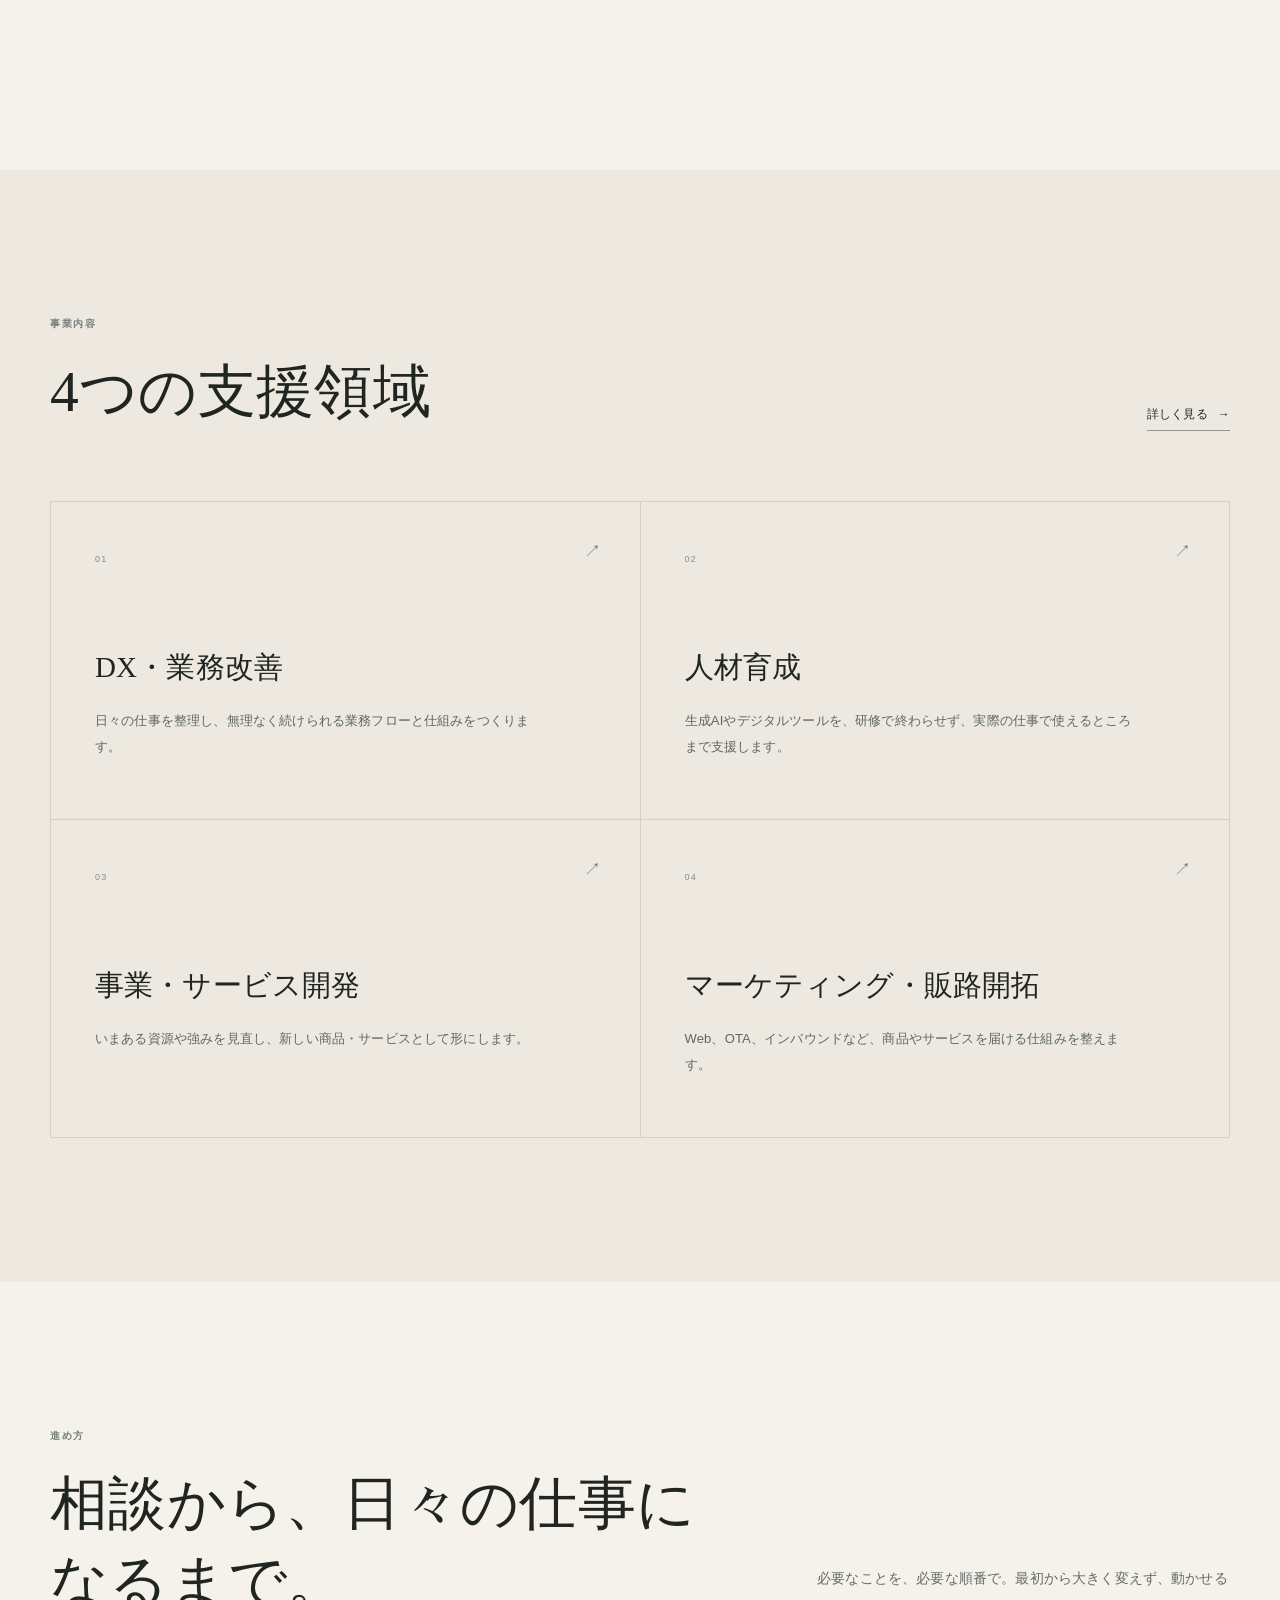
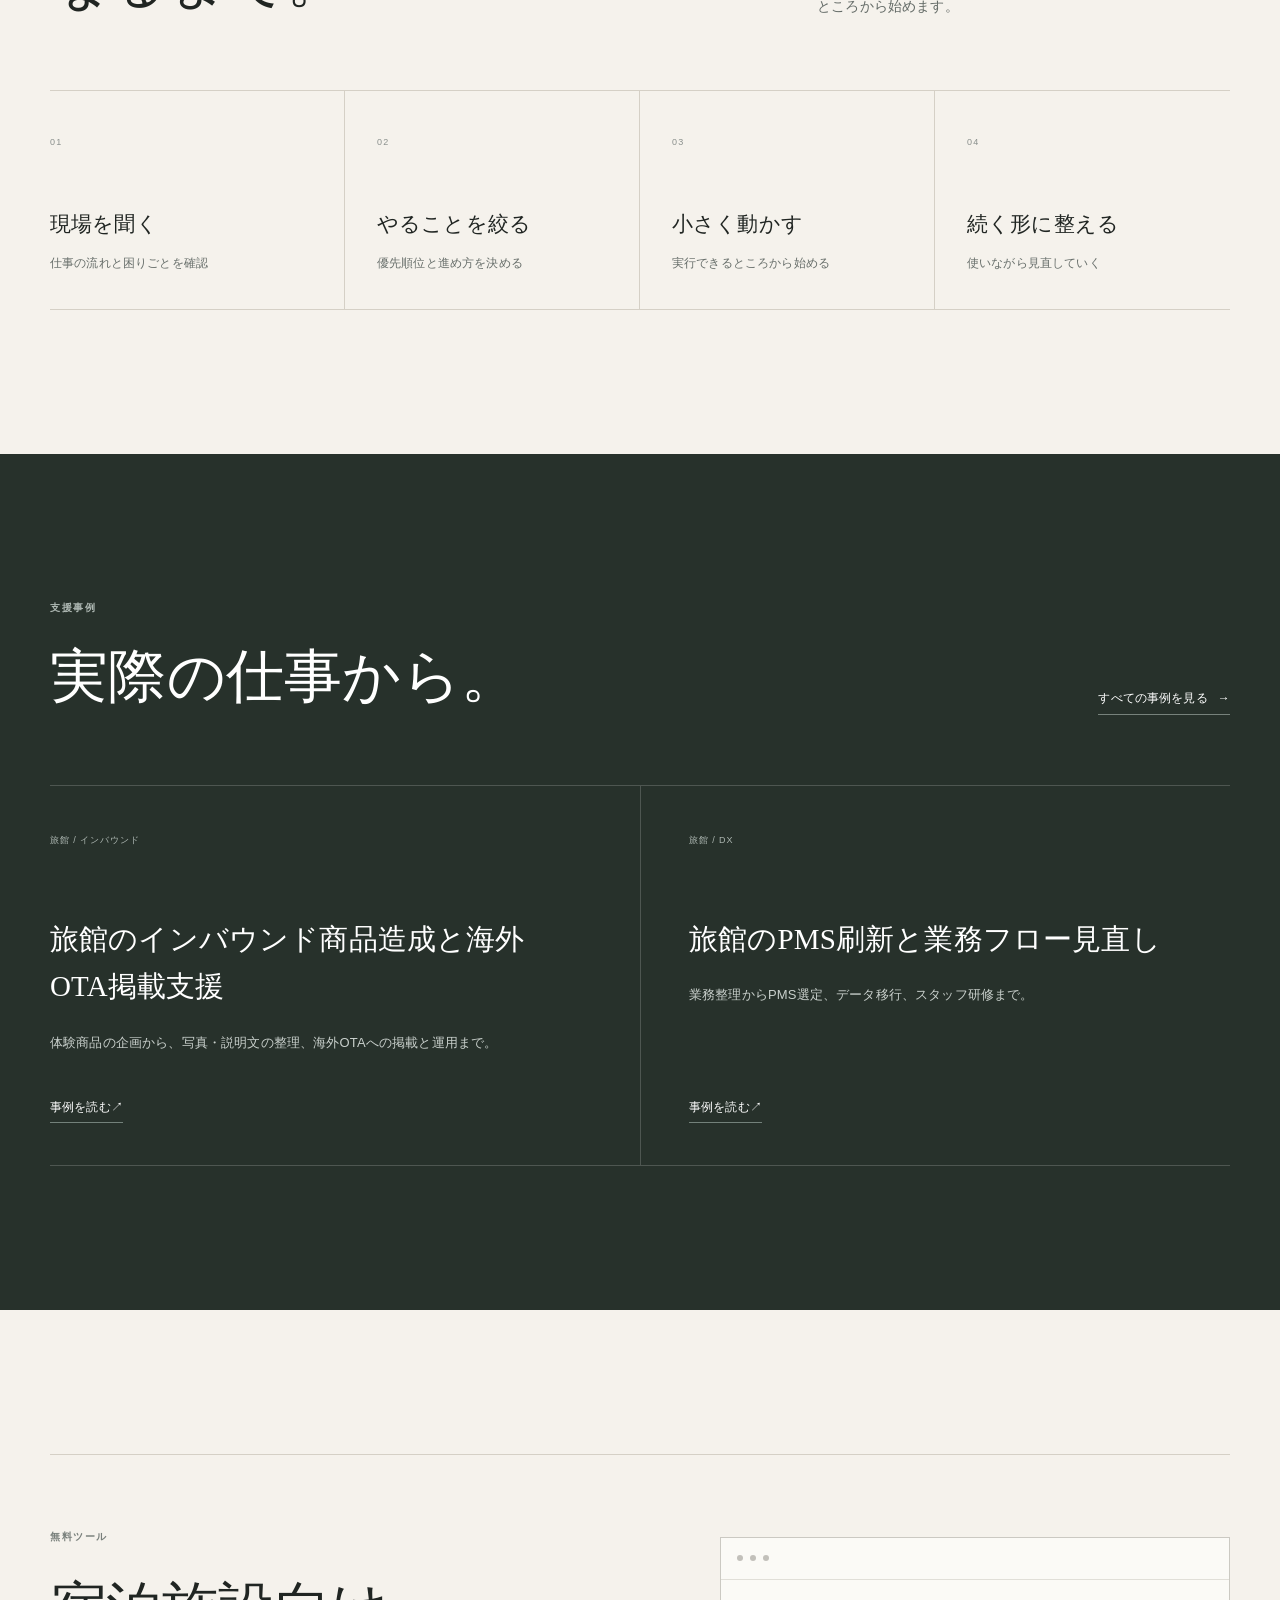
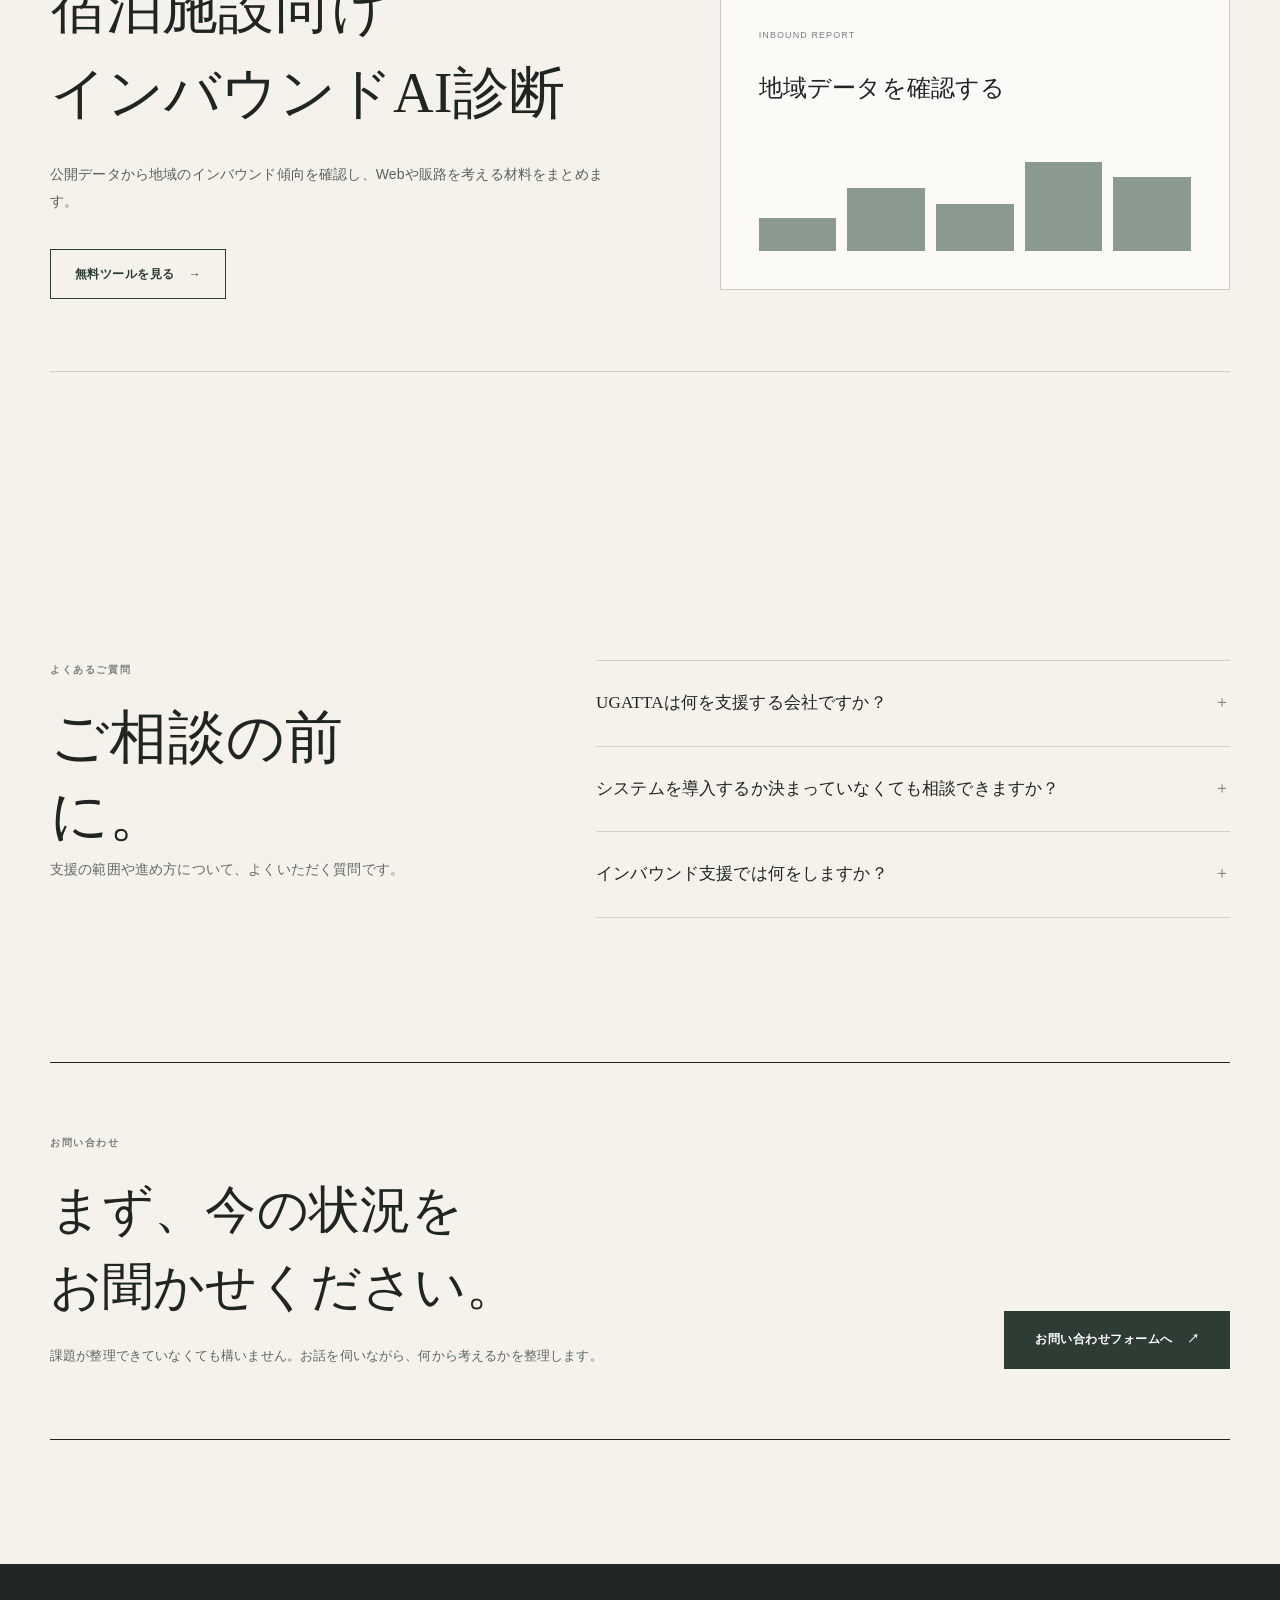
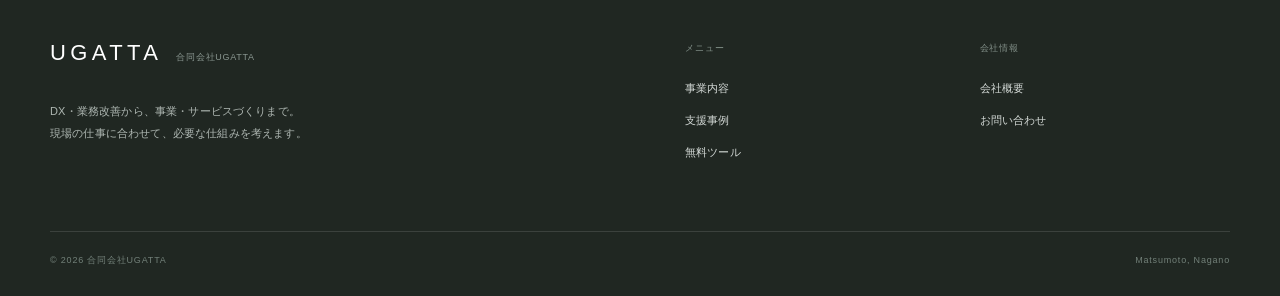
==== commit 1d219597: "Update UGATTA preview to refined v3" ====
--- a/index.html
+++ b/index.html
@@ -3,59 +3,86 @@
 <html lang="ja">
 <head>
 <!-- Google tag (gtag.js) -->
-<script async="" src="https://www.googletagmanager.com/gtag/js?id=GT-M3S9S5D7"></script>
+<script async="" src="https://www.googletagmanager.com/gtag/js?id=G-QS9HSHCY33"></script>
 <script>
-  window.dataLayer = window.dataLayer || [];
-  function gtag(){dataLayer.push(arguments);}
-  gtag('js', new Date());
-  gtag('config', 'GT-M3S9S5D7');
-</script>
+    window.dataLayer = window.dataLayer || [];
+    function gtag(){dataLayer.push(arguments);}
+    gtag('js', new Date());
+    gtag('config', 'G-QS9HSHCY33');
+  </script>
 <meta charset="utf-8"/>
 <meta content="width=device-width, initial-scale=1.0" name="viewport"/>
-<title>合同会社UGATTA｜宿泊・観光DX、業務改善・インバウンド支援</title>
-<meta content="合同会社UGATTAは長野県松本市を拠点に、宿泊・観光のDX、業務改善、インバウンド、事業・サービス開発を支援しています。" name="description"/>
-<meta content="noindex,nofollow" name="robots"/>
+<title>合同会社UGATTA｜DX・業務改善・事業開発・インバウンド支援</title>
+<meta content="合同会社UGATTAは、DX・業務改善、デジタル人材育成、事業・サービス開発、マーケティング・インバウンド支援を行う会社です。現場の業務を整理し、必要な仕組みを実務に定着するところまで支援します。" name="description"/>
+<meta content="noindex,nofollow,noarchive" name="robots"/>
 <link href="https://ugatta-llc.com/" rel="canonical"/>
 <meta content="ja_JP" property="og:locale"/>
 <meta content="website" property="og:type"/>
 <meta content="合同会社UGATTA" property="og:site_name"/>
-<meta content="合同会社UGATTA｜宿泊・観光DX、業務改善・インバウンド支援" property="og:title"/>
-<meta content="合同会社UGATTAは長野県松本市を拠点に、宿泊・観光のDX、業務改善、インバウンド、事業・サービス開発を支援しています。" property="og:description"/>
+<meta content="合同会社UGATTA｜DX・業務改善・事業開発・インバウンド支援" property="og:title"/>
+<meta content="現場の業務を整理し、必要な仕組みを実務に定着するところまで。DX・業務改善から事業開発、インバウンドまで支援します。" property="og:description"/>
 <meta content="https://ugatta-llc.com/" property="og:url"/>
 <meta content="https://ugatta-llc.com/og-image.jpg" property="og:image"/>
 <meta content="summary_large_image" name="twitter:card"/>
-<meta content="合同会社UGATTA｜宿泊・観光DX、業務改善・インバウンド支援" name="twitter:title"/>
-<meta content="合同会社UGATTAは長野県松本市を拠点に、宿泊・観光のDX、業務改善、インバウンド、事業・サービス開発を支援しています。" name="twitter:description"/>
+<meta content="合同会社UGATTA｜DX・業務改善・事業開発・インバウンド支援" name="twitter:title"/>
+<meta content="現場の業務を整理し、必要な仕組みを実務に定着するところまで。" name="twitter:description"/>
 <meta content="https://ugatta-llc.com/og-image.jpg" name="twitter:image"/>
-<meta content="#142d2a" name="theme-color"/>
+<meta content="#41574A" name="theme-color"/>
 <link href="favicon.ico" rel="icon"/>
 <link href="favicon-32x32.png" rel="icon" sizes="32x32" type="image/png"/>
 <link href="apple-touch-icon.png" rel="apple-touch-icon"/>
 <link href="css/style.css" rel="stylesheet"/>
 <script type="application/ld+json">
-{
-  "@context":"https://schema.org",
-  "@graph":[
-    {"@type":"Organization","@id":"https://ugatta-llc.com/#organization","name":"合同会社UGATTA","alternateName":"UGATTA","url":"https://ugatta-llc.com/","foundingDate":"2024-11","address":{"@type":"PostalAddress","addressLocality":"松本市","addressRegion":"長野県","addressCountry":"JP"},"knowsAbout":["DX導入支援","宿泊DX","観光DX","業務改善","インバウンド支援","DX人材育成","マーケティング","新規事業開発"]},
-    {"@type":"WebSite","@id":"https://ugatta-llc.com/#website","url":"https://ugatta-llc.com/","name":"合同会社UGATTA","publisher":{"@id":"https://ugatta-llc.com/#organization"},"inLanguage":"ja-JP"},
-    {"@type":"WebPage","@id":"https://ugatta-llc.com/#webpage","url":"https://ugatta-llc.com/","name":"合同会社UGATTA｜宿泊・観光DX、業務改善・インバウンド支援","isPartOf":{"@id":"https://ugatta-llc.com/#website"},"about":{"@id":"https://ugatta-llc.com/#organization"},"inLanguage":"ja-JP"}
-  ]
-}
-</script>
+  {
+    "@context":"https://schema.org",
+    "@graph":[
+      {
+        "@type":"Organization",
+        "@id":"https://ugatta-llc.com/#organization",
+        "name":"合同会社UGATTA",
+        "alternateName":"UGATTA",
+        "url":"https://ugatta-llc.com/",
+        "foundingDate":"2024-11",
+        "address":{"@type":"PostalAddress","addressLocality":"松本市","addressRegion":"長野県","addressCountry":"JP"},
+        "knowsAbout":["DX導入支援","業務改善","デジタル人材育成","生成AI活用","新規事業開発","サービス開発","マーケティング","インバウンド支援","宿泊DX","観光DX"]
+      },
+      {
+        "@type":"WebSite",
+        "@id":"https://ugatta-llc.com/#website",
+        "url":"https://ugatta-llc.com/",
+        "name":"合同会社UGATTA",
+        "publisher":{"@id":"https://ugatta-llc.com/#organization"},
+        "inLanguage":"ja-JP"
+      },
+      {
+        "@type":"WebPage",
+        "@id":"https://ugatta-llc.com/#webpage",
+        "url":"https://ugatta-llc.com/",
+        "name":"合同会社UGATTA｜DX・業務改善・事業開発・インバウンド支援",
+        "isPartOf":{"@id":"https://ugatta-llc.com/#website"},
+        "about":{"@id":"https://ugatta-llc.com/#organization"},
+        "inLanguage":"ja-JP"
+      }
+    ]
+  }
+  </script>
 </head>
 <body>
 <a class="skip-link" href="#main">本文へ移動</a>
 <header class="site-header" data-header="">
 <div class="container header-inner">
 <a aria-label="合同会社UGATTA トップページ" class="brand" href="index.html">
-<span aria-hidden="true" class="brand-mark">U</span>
 <span class="brand-copy"><strong>UGATTA</strong><small>合同会社UGATTA</small></span>
 </a>
-<button aria-controls="global-nav" aria-expanded="false" aria-label="メニューを開く" class="menu-toggle" data-menu-toggle="" type="button">
-<span></span><span></span><span></span>
-</button>
+<button aria-controls="global-nav" aria-expanded="false" aria-label="メニューを開く" class="menu-toggle" data-menu-toggle="" type="button"><span></span><span></span><span></span></button>
 <nav aria-label="メインナビゲーション" class="global-nav" data-nav="" id="global-nav">
-<ul><li><a aria-current="page" href="index.html">トップ</a></li><li><a href="services.html">事業内容</a></li><li><a href="ugatta_case_studies.html">支援事例</a></li><li><a href="useful.html">無料ツール</a></li><li><a href="about.html">会社概要</a></li></ul>
+<ul>
+<li><a aria-current="page" href="index.html">トップ</a></li>
+<li><a href="services.html">事業内容</a></li>
+<li><a href="ugatta_case_studies.html">支援事例</a></li>
+<li><a href="useful.html">無料ツール</a></li>
+<li><a href="about.html">会社概要</a></li>
+</ul>
 <a class="button button--small" data-analytics-event="contact_click" href="https://docs.google.com/forms/d/e/1FAIpQLSdhoMLJl_WJnPxx6LV5Yq2Xbdd5gxLgod02Gij1RDuBL_d0bw/viewform" rel="noopener noreferrer" target="_blank">お問い合わせ<span aria-hidden="true">↗</span></a>
 </nav>
 </div>
@@ -66,92 +93,117 @@
 <div class="hero-copy reveal">
 <p class="eyebrow">合同会社UGATTA</p>
 <h1>現場を見て、<br/><span>仕組みをつくる。</span></h1>
-<p class="hero-lead">宿泊・観光の業務改善、DX、インバウンド支援。<br class="desktop-only"/>長野県松本市を拠点に、実際の仕事に合う方法を一緒に考えます。</p>
+<p class="hero-lead">業務の流れを整理し、必要な仕組みを考え、実際に使えるところまで。<br class="desktop-only"/>UGATTAは、DX・業務改善から新しい事業づくりまで、実務の中に入って支援します。</p>
 <div class="hero-actions">
 <a class="button button--large" href="services.html">事業内容を見る<span aria-hidden="true">→</span></a>
 <a class="text-link" href="ugatta_case_studies.html">支援事例を見る<span aria-hidden="true">↗</span></a>
 </div>
 </div>
-<div aria-label="UGATTAの概要" class="hero-visual reveal">
-<div class="hero-statement">
-<p>新しいシステムを入れることより、<br/>仕事が少し良くなることを大切にしています。</p>
-<dl class="hero-facts">
-<div><dt>拠点</dt><dd>長野県 松本市</dd></div>
-<div><dt>主な支援</dt><dd>宿泊・観光 / DX / インバウンド</dd></div>
-<div><dt>対応</dt><dd>課題整理から導入・運用まで</dd></div>
-</dl>
-</div></div>
-</div>
-<div class="container hero-note"><span>Based in Matsumoto, Nagano</span><span>Strategy / Design / Implementation / Operation</span></div>
+<aside aria-label="UGATTAの支援領域" class="hero-visual reveal">
+<p class="hero-aside-label">OUR WORK</p>
+<ol class="hero-work-list">
+<li><span>01</span><strong>業務を整理する</strong></li>
+<li><span>02</span><strong>仕組みを選ぶ</strong></li>
+<li><span>03</span><strong>実際に動かす</strong></li>
+<li><span>04</span><strong>続く形に整える</strong></li>
+</ol>
+</aside>
+</div>
+<div class="container hero-note"><span>DX / BUSINESS DESIGN / MARKETING</span><span>UGATTA LLC</span></div>
 </section>
 <section class="section intro-section">
 <div class="container intro-grid reveal">
-<div><p class="eyebrow">UGATTAについて</p><h2 class="section-title section-title--left">システムの話をする前に、<br/>仕事の流れを見ます。</h2></div>
-<div class="intro-copy"><p class="lead-copy">新しいツールを入れても、現場に合わなければ使われません。UGATTAでは、まず今の業務を聞き、どこに時間がかかっているか、誰に負担が偏っているかを整理します。</p><p>システムが必要なら選定から導入まで。手順を変えるだけで済むなら、無理に導入は勧めません。現場で続けられる方法を一緒に考えます。</p></div>
+<div>
+<p class="eyebrow">UGATTAについて</p>
+<h2 class="section-title section-title--left">まず、仕事の流れを<br/>見ることから。</h2>
+</div>
+<div class="intro-copy">
+<p class="lead-copy">新しいシステムを入れることが、いつも正解とは限りません。</p>
+<div aria-label="業務を見るときの視点" class="question-lines">
+<p>どこに時間がかかっているのか。</p>
+<p>何が二重になっているのか。</p>
+<p>誰に仕事が偏っているのか。</p>
+</div>
+<p>現場を見ながら整理すると、システムを入れなくても解決できることがあります。必要ならツールを選び、仕組みをつくり、使える状態まで整える。UGATTAは、その順番を大切にしています。</p>
+</div>
 </div>
 </section>
 <section class="section section--tint">
 <div class="container">
-<div class="section-heading reveal"><div><p class="eyebrow">事業内容</p><h2 class="section-title">4つの支援領域</h2></div><a class="text-link" href="services.html">事業内容を詳しく見る<span aria-hidden="true">→</span></a></div>
+<div class="section-heading reveal">
+<div><p class="eyebrow">事業内容</p><h2 class="section-title">4つの支援領域</h2></div>
+<a class="text-link" href="services.html">詳しく見る<span aria-hidden="true">→</span></a>
+</div>
 <div class="service-grid reveal">
-<a class="service-tile" href="services.html#dx"><span class="service-index">01</span><h3>DX・業務改善</h3><p>予約、フロント、バックオフィスなどの仕事を整理し、必要なシステムや運用方法を選びます。</p><span class="tile-arrow">↗</span></a>
-<a class="service-tile" href="services.html#training"><span class="service-index">02</span><h3>DX人材育成</h3><p>生成AIや業務ツールを、研修のためではなく日々の仕事で使える内容にします。</p><span class="tile-arrow">↗</span></a>
-<a class="service-tile" href="services.html#business"><span class="service-index">03</span><h3>事業・サービス開発</h3><p>地域や施設にすでにある強みを見直し、体験商品や新しいサービスづくりを支援します。</p><span class="tile-arrow">↗</span></a>
-<a class="service-tile" href="services.html#marketing"><span class="service-index">04</span><h3>マーケティング・販路開拓</h3><p>Web、OTA、インバウンドなど、届けたい相手に合わせて販路と情報発信を整えます。</p><span class="tile-arrow">↗</span></a>
-</div>
-</div>
-</section>
-<section class="section">
-<div class="container">
-<div class="section-heading reveal"><div><p class="eyebrow">進め方</p><h2 class="section-title">相談から、使い続けられるところまで。</h2></div><p class="section-description">必要なことを必要な順番で。大きな計画より、まず動かせるところから始めます。</p></div>
+<a class="service-tile" href="services.html#dx"><span class="service-index">01</span><h3>DX・業務改善</h3><p>日々の仕事を整理し、無理なく続けられる業務フローと仕組みをつくります。</p><span class="tile-arrow">↗</span></a>
+<a class="service-tile" href="services.html#training"><span class="service-index">02</span><h3>人材育成</h3><p>生成AIやデジタルツールを、研修で終わらせず、実際の仕事で使えるところまで支援します。</p><span class="tile-arrow">↗</span></a>
+<a class="service-tile" href="services.html#business"><span class="service-index">03</span><h3>事業・サービス開発</h3><p>いまある資源や強みを見直し、新しい商品・サービスとして形にします。</p><span class="tile-arrow">↗</span></a>
+<a class="service-tile" href="services.html#marketing"><span class="service-index">04</span><h3>マーケティング・販路開拓</h3><p>Web、OTA、インバウンドなど、商品やサービスを届ける仕組みを整えます。</p><span class="tile-arrow">↗</span></a>
+</div>
+</div>
+</section>
+<section class="section process-section">
+<div class="container">
+<div class="section-heading reveal">
+<div><p class="eyebrow">進め方</p><h2 class="section-title">相談から、日々の仕事になるまで。</h2></div>
+<p class="section-description">必要なことを、必要な順番で。最初から大きく変えず、動かせるところから始めます。</p>
+</div>
 <ol class="process-list reveal">
-<li><span>01</span><div><h3>現場を聞く</h3><p>今の仕事、困りごと、目標を確認</p></div></li>
+<li><span>01</span><div><h3>現場を聞く</h3><p>仕事の流れと困りごとを確認</p></div></li>
 <li><span>02</span><div><h3>やることを絞る</h3><p>優先順位と進め方を決める</p></div></li>
-<li><span>03</span><div><h3>実際に動かす</h3><p>必要な施策を小さく始める</p></div></li>
-<li><span>04</span><div><h3>続けられる形にする</h3><p>運用しながら見直す</p></div></li>
+<li><span>03</span><div><h3>小さく動かす</h3><p>実行できるところから始める</p></div></li>
+<li><span>04</span><div><h3>続く形に整える</h3><p>使いながら見直していく</p></div></li>
 </ol>
 </div>
 </section>
 <section class="section section--dark">
 <div class="container">
-<div class="section-heading section-heading--light reveal"><div><p class="eyebrow eyebrow--light">支援事例</p><h2 class="section-title section-title--light">支援の現場から。</h2></div><a class="text-link text-link--light" href="ugatta_case_studies.html">すべての事例を見る<span aria-hidden="true">→</span></a></div>
+<div class="section-heading section-heading--light reveal">
+<div><p class="eyebrow eyebrow--light">支援事例</p><h2 class="section-title section-title--light">実際の仕事から。</h2></div>
+<a class="text-link text-link--light" href="ugatta_case_studies.html">すべての事例を見る<span aria-hidden="true">→</span></a>
+</div>
 <div class="case-preview-grid reveal">
-<article class="case-preview"><span class="case-label">旅館 / インバウンド</span><h3>旅館のインバウンド商品造成と海外OTA掲載支援</h3><p>体験商品の企画、写真・説明文の整理、海外OTAへの掲載と運用を支援しました。</p><a href="ugatta_case_studies.html#case-inbound">事例を読む<span aria-hidden="true">↗</span></a></article>
-<article class="case-preview"><span class="case-label">旅館 / DX</span><h3>旅館のPMS刷新と業務フロー見直し</h3><p>現場の業務整理からPMS選定、データ移行、スタッフ研修まで支援しました。</p><a href="ugatta_case_studies.html#case-dx">事例を読む<span aria-hidden="true">↗</span></a></article>
+<article class="case-preview"><span class="case-label">旅館 / インバウンド</span><h3>旅館のインバウンド商品造成と海外OTA掲載支援</h3><p>体験商品の企画から、写真・説明文の整理、海外OTAへの掲載と運用まで。</p><a href="ugatta_case_studies.html#case-inbound">事例を読む<span aria-hidden="true">↗</span></a></article>
+<article class="case-preview"><span class="case-label">旅館 / DX</span><h3>旅館のPMS刷新と業務フロー見直し</h3><p>業務整理からPMS選定、データ移行、スタッフ研修まで。</p><a href="ugatta_case_studies.html#case-dx">事例を読む<span aria-hidden="true">↗</span></a></article>
 </div>
 </div>
 </section>
 <section class="section tool-section">
 <div class="container tool-panel reveal">
-<div><p class="eyebrow">無料ツール</p><h2>宿泊施設向け<br/>インバウンドAI診断</h2><p>地域を選ぶと、公開データをもとにインバウンドの傾向とWeb・販路施策の検討材料を確認できます。無料でお試しいただけます。</p><a class="button button--outline" href="useful.html">無料ツールを見る<span aria-hidden="true">→</span></a></div>
-<div aria-hidden="true" class="tool-window"><div class="tool-window__bar"><i></i><i></i><i></i></div><div class="tool-window__body"><span>INBOUND REPORT</span><strong>地域データを確認する</strong><div class="mini-bars"><i></i><i></i><i></i><i></i><i></i></div></div></div>
+<div>
+<p class="eyebrow">無料ツール</p>
+<h2>宿泊施設向け<br/>インバウンドAI診断</h2>
+<p>公開データから地域のインバウンド傾向を確認し、Webや販路を考える材料をまとめます。</p>
+<a class="button button--outline" href="useful.html">無料ツールを見る<span aria-hidden="true">→</span></a>
+</div>
+<div aria-hidden="true" class="tool-window">
+<div class="tool-window__bar"><i></i><i></i><i></i></div>
+<div class="tool-window__body"><span>INBOUND REPORT</span><strong>地域データを確認する</strong><div class="mini-bars"><i></i><i></i><i></i><i></i><i></i></div></div>
+</div>
 </div>
 </section>
 <section class="section qa-section">
 <div class="container qa-grid reveal">
-<div><p class="eyebrow">よくあるご質問</p><h2 class="section-title section-title--left">ご相談前に<br/>よくいただく質問。</h2><p class="section-description">ご相談の範囲や進め方について、よくいただく質問をまとめました。</p></div>
+<div><p class="eyebrow">よくあるご質問</p><h2 class="section-title section-title--left">ご相談の前に。</h2><p class="section-description">支援の範囲や進め方について、よくいただく質問です。</p></div>
 <div class="accordion-list">
-<details><summary>UGATTAは何を支援する会社ですか？</summary><p>宿泊・観光分野を中心に、DX・業務改善、DX研修、インバウンド、事業・サービス開発、マーケティングを支援しています。</p></details>
-<details><summary>システムを導入するか決まっていなくても相談できますか？</summary><p>はい。むしろ、ツールを決める前のご相談を歓迎しています。今の業務を確認し、システム導入が本当に必要かどうかから一緒に考えます。</p></details>
-<details><summary>インバウンド支援では何をしますか？</summary><p>体験商品の企画、海外OTAへの掲載、Webでの情報発信などを行います。施設や地域の状況に応じて、必要な範囲をご相談いただけます。</p></details>
+<details><summary>UGATTAは何を支援する会社ですか？</summary><p>DX・業務改善、人材育成、事業・サービス開発、マーケティングを支援しています。宿泊・観光分野の実務経験を生かした支援にも取り組んでいます。</p></details>
+<details><summary>システムを導入するか決まっていなくても相談できますか？</summary><p>はい。まず今の業務を確認し、システムが必要か、手順の見直しで解決できるかを整理します。</p></details>
+<details><summary>インバウンド支援では何をしますか？</summary><p>体験商品の企画、海外OTAへの掲載、Webでの情報発信などを、施設や地域の状況に合わせて行います。</p></details>
 </div>
 </div>
 </section>
 <section class="cta-section reveal">
 <div class="container">
 <div class="cta-panel">
-<div><p class="eyebrow eyebrow--light">お問い合わせ</p><h2>相談内容がまとまっていなくても構いません。</h2><p>業務改善、システム選定、インバウンド、販路づくりなど。現在の状況を伺いながら、必要なことを整理します。</p></div>
-<a class="button button--light button--large" data-analytics-event="contact_click" href="https://docs.google.com/forms/d/e/1FAIpQLSdhoMLJl_WJnPxx6LV5Yq2Xbdd5gxLgod02Gij1RDuBL_d0bw/viewform" rel="noopener noreferrer" target="_blank">お問い合わせフォームへ<span aria-hidden="true">↗</span></a>
+<div><p class="eyebrow">お問い合わせ</p><h2>まず、今の状況を<br/>お聞かせください。</h2><p>課題が整理できていなくても構いません。お話を伺いながら、何から考えるかを整理します。</p></div>
+<a class="button button--large" data-analytics-event="contact_click" href="https://docs.google.com/forms/d/e/1FAIpQLSdhoMLJl_WJnPxx6LV5Yq2Xbdd5gxLgod02Gij1RDuBL_d0bw/viewform" rel="noopener noreferrer" target="_blank">お問い合わせフォームへ<span aria-hidden="true">↗</span></a>
 </div>
 </div>
 </section>
 </main>
 <footer class="site-footer">
 <div class="container footer-grid">
-<div>
-<a class="brand brand--footer" href="index.html"><span aria-hidden="true" class="brand-mark">U</span><span class="brand-copy"><strong>UGATTA</strong><small>合同会社UGATTA</small></span></a>
-<p class="footer-lead">宿泊・観光のDX、業務改善、インバウンド支援。<br/>長野県松本市を拠点にしています。</p>
-</div>
+<div><a class="brand brand--footer" href="index.html"><span class="brand-copy"><strong>UGATTA</strong><small>合同会社UGATTA</small></span></a><p class="footer-lead">DX・業務改善から、事業・サービスづくりまで。<br/>現場の仕事に合わせて、必要な仕組みを考えます。</p></div>
 <div class="footer-links">
 <div><p class="footer-heading">メニュー</p><a href="services.html">事業内容</a><a href="ugatta_case_studies.html">支援事例</a><a href="useful.html">無料ツール</a></div>
 <div><p class="footer-heading">会社情報</p><a href="about.html">会社概要</a><a href="contact.html">お問い合わせ</a></div>
@@ -161,4 +213,4 @@
 </footer>
 <script defer="" src="js/script.js"></script>
 </body>
-</html>+</html>
--- a/css/style.css
+++ b/css/style.css
@@ -1,193 +1,195 @@
 :root{
-  --ink:#222725;
-  --ink-soft:#616965;
-  --accent:#53655b;
-  --accent-dark:#2b3631;
-  --paper:#f7f5f0;
-  --paper-2:#efede7;
-  --white:#ffffff;
-  --line:#d7d4cd;
+  --ink:#202522;
+  --ink-soft:#646b67;
+  --accent:#41574a;
+  --accent-deep:#2d3d34;
+  --paper:#f5f2ec;
+  --paper-soft:#ede9e0;
+  --paper-light:#fbfaf6;
+  --white:#fff;
+  --line:#d5d0c6;
   --line-dark:rgba(255,255,255,.18);
   --serif:"Yu Mincho","Hiragino Mincho ProN","Hiragino Mincho Pro",serif;
   --sans:-apple-system,BlinkMacSystemFont,"Hiragino Sans","Yu Gothic","Meiryo",sans-serif;
   --latin:"Helvetica Neue",Arial,sans-serif;
-  --container:1160px;
+  --container:1180px;
 }
 *{box-sizing:border-box}
 html{scroll-behavior:smooth}
-body{margin:0;background:var(--paper);color:var(--ink);font-family:var(--sans);font-size:16px;line-height:1.9;letter-spacing:.015em;-webkit-font-smoothing:antialiased}
+body{margin:0;background:var(--paper);color:var(--ink);font-family:var(--sans);font-size:16px;line-height:1.92;letter-spacing:.01em;-webkit-font-smoothing:antialiased;text-rendering:optimizeLegibility}
 body.nav-open{overflow:hidden}
 a{color:inherit;text-decoration:none}
 img{display:block;max-width:100%}
 button,input,textarea,select{font:inherit}
-.container{width:min(calc(100% - 48px),var(--container));margin-inline:auto}
+.container{width:min(calc(100% - 64px),var(--container));margin-inline:auto}
 .skip-link{position:fixed;left:16px;top:-100px;z-index:9999;padding:10px 16px;background:#fff;border:1px solid var(--line)}
 .skip-link:focus{top:16px}
 
-.eyebrow{margin:0 0 18px;color:#7a827e;font-size:11px;font-weight:600;letter-spacing:.12em}
+.eyebrow{margin:0 0 20px;color:#787f7b;font-family:var(--latin);font-size:10px;font-weight:600;letter-spacing:.16em;text-transform:uppercase}
 .eyebrow--light{color:#aeb8b3}
-.lead-copy{font-family:var(--serif);font-size:clamp(21px,2.2vw,29px);line-height:1.65;font-weight:500;letter-spacing:.02em}
-.section{padding:120px 0}
-.section--tint{background:var(--paper-2)}
-.section--dark{background:#232b27;color:#fff}
-.section-title{margin:0;font-family:var(--serif);font-size:clamp(36px,4vw,58px);font-weight:500;line-height:1.35;letter-spacing:.015em}
+.lead-copy{font-family:var(--serif);font-size:clamp(22px,2.25vw,31px);line-height:1.75;font-weight:500;letter-spacing:.01em}
+.section{padding:144px 0}
+.section--tint{background:var(--paper-soft)}
+.section--dark{background:#27312b;color:#fff}
+.section-title{margin:0;font-family:var(--serif);font-size:clamp(38px,4.5vw,64px);font-weight:500;line-height:1.35;letter-spacing:.005em}
 .section-title--left{text-align:left}
 .section-title--light{color:#fff}
-.section-description{max-width:520px;margin:0;color:var(--ink-soft);font-size:14px;line-height:1.9}
-.section-heading{display:flex;align-items:flex-end;justify-content:space-between;gap:56px;margin-bottom:62px}
+.section-description{max-width:500px;margin:0;color:var(--ink-soft);font-size:14px;line-height:2}
+.section-heading{display:flex;align-items:flex-end;justify-content:space-between;gap:64px;margin-bottom:70px}
 .section-heading--light .section-description{color:#c8cfcb}
 .desktop-only{display:block}
 
-.site-header{position:sticky;top:0;z-index:1000;background:rgba(247,245,240,.94);border-bottom:1px solid rgba(34,39,37,.08);backdrop-filter:blur(14px);-webkit-backdrop-filter:blur(14px)}
-.header-inner{height:78px;display:flex;align-items:center;justify-content:space-between;gap:32px}
-.brand{display:inline-flex;align-items:flex-end;gap:12px;flex-shrink:0}
+.site-header{position:sticky;top:0;z-index:1000;background:rgba(245,242,236,.93);border-bottom:1px solid rgba(32,37,34,.08);backdrop-filter:blur(16px);-webkit-backdrop-filter:blur(16px)}
+.header-inner{height:82px;display:flex;align-items:center;justify-content:space-between;gap:32px}
+.brand{display:inline-flex;align-items:flex-end;flex-shrink:0}
 .brand-mark{display:none}
-.brand-copy{display:flex;align-items:baseline;gap:12px;line-height:1}
-.brand-copy strong{font-family:var(--latin);font-size:22px;font-weight:500;letter-spacing:.18em}
+.brand-copy{display:flex;align-items:baseline;gap:14px;line-height:1}
+.brand-copy strong{font-family:var(--latin);font-size:22px;font-weight:500;letter-spacing:.2em}
 .brand-copy small{color:#7c817e;font-size:9px;letter-spacing:.08em}
-.global-nav{display:flex;align-items:center;gap:34px}
+.global-nav{display:flex;align-items:center;gap:36px}
 .global-nav ul{display:flex;align-items:center;gap:30px;list-style:none;margin:0;padding:0}
 .global-nav li a{position:relative;font-size:12px;font-weight:500;color:#454c48;transition:color .2s}
 .global-nav li a:hover,.global-nav li a[aria-current="page"]{color:#111}
-.global-nav li a[aria-current="page"]:after{content:"";position:absolute;left:0;right:0;bottom:-10px;height:1px;background:#313a35}
+.global-nav li a[aria-current="page"]:after{content:"";position:absolute;left:0;right:0;bottom:-11px;height:1px;background:#313a35}
 .menu-toggle{display:none;width:44px;height:44px;border:0;background:transparent;cursor:pointer;padding:9px}
 .menu-toggle span{display:block;height:1px;background:var(--ink);margin:7px 0;transition:.25s}
 
-.button{display:inline-flex;align-items:center;justify-content:center;gap:14px;min-height:48px;padding:0 22px;border:1px solid var(--accent-dark);border-radius:2px;background:var(--accent-dark);color:#fff;font-size:13px;font-weight:600;letter-spacing:.03em;transition:background .2s,color .2s,border-color .2s,transform .2s}
-.button:hover{background:#151c18;border-color:#151c18;transform:translateY(-1px)}
-.button--small{min-height:42px;padding:0 18px;font-size:12px}
-.button--large{min-height:56px;padding:0 28px}
-.button--outline{background:transparent;color:var(--accent-dark)}
-.button--outline:hover{background:var(--accent-dark);color:#fff}
+.button{display:inline-flex;align-items:center;justify-content:center;gap:14px;min-height:50px;padding:0 24px;border:1px solid var(--accent-deep);border-radius:0;background:var(--accent-deep);color:#fff;font-size:12px;font-weight:600;letter-spacing:.04em;transition:background .22s,color .22s,border-color .22s,transform .22s}
+.button:hover{background:#18221c;border-color:#18221c;transform:translateY(-1px)}
+.button--small{min-height:42px;padding:0 18px;font-size:11px}
+.button--large{min-height:58px;padding:0 30px}
+.button--outline{background:transparent;color:var(--accent-deep)}
+.button--outline:hover{background:var(--accent-deep);color:#fff}
 .button--light{background:#fff;color:#232b27;border-color:#fff}
 .button--light:hover{background:#e9e7e1;border-color:#e9e7e1;color:#232b27}
-.text-link{display:inline-flex;align-items:center;gap:9px;padding-bottom:3px;border-bottom:1px solid #8d918e;font-size:13px;font-weight:500}
+.text-link{display:inline-flex;align-items:center;gap:10px;padding-bottom:4px;border-bottom:1px solid #92968f;font-size:12px;font-weight:500}
 .text-link:hover{border-color:#202624}
-.text-link--light{color:#fff;border-color:#7d8983}
+.text-link--light{color:#fff;border-color:#77827c}
 .text-link--light:hover{border-color:#fff}
 
-.hero--home{padding:118px 0 34px;min-height:calc(100vh - 78px);display:flex;flex-direction:column;justify-content:space-between}
-.hero-grid{display:grid;grid-template-columns:minmax(0,1.28fr) minmax(310px,.72fr);gap:9vw;align-items:center}
-.hero-copy h1{margin:0 0 34px;font-family:var(--serif);font-size:clamp(56px,7vw,104px);font-weight:500;line-height:1.18;letter-spacing:.005em}
+.hero--home{padding:132px 0 34px;min-height:calc(100vh - 82px);display:flex;flex-direction:column;justify-content:space-between}
+.hero-grid{display:grid;grid-template-columns:minmax(0,1.38fr) minmax(280px,.62fr);gap:9vw;align-items:center}
+.hero-copy{max-width:820px}
+.hero-copy h1{margin:0 0 40px;font-family:var(--serif);font-size:clamp(62px,7.4vw,112px);font-weight:500;line-height:1.15;letter-spacing:-.012em}
 .hero-copy h1 span{color:var(--accent)}
-.hero-lead{max-width:690px;margin:0 0 40px;color:#515a56;font-size:16px;line-height:2}
+.hero-lead{max-width:740px;margin:0 0 46px;color:#525a56;font-size:15px;line-height:2.15}
 .hero-actions{display:flex;align-items:center;gap:30px}
-.hero-visual{min-height:420px;display:flex;align-items:center;border-left:1px solid var(--line);padding-left:56px}
-.hero-statement{width:100%}
-.hero-statement>p{margin:0 0 52px;font-family:var(--serif);font-size:clamp(20px,2vw,27px);line-height:1.8}
-.hero-facts{margin:0;border-top:1px solid var(--line)}
-.hero-facts>div{display:grid;grid-template-columns:84px 1fr;gap:20px;padding:17px 0;border-bottom:1px solid var(--line)}
-.hero-facts dt{color:#8b918d;font-size:11px}
-.hero-facts dd{margin:0;font-size:13px}
-.hero-note{margin-top:76px;padding-top:18px;border-top:1px solid var(--line);display:flex;justify-content:space-between;color:#8b918d;font-size:10px;letter-spacing:.08em}
+.hero-visual{border-left:1px solid var(--line);padding-left:48px}
+.hero-aside-label{margin:0 0 34px;color:#868d89;font-family:var(--latin);font-size:9px;letter-spacing:.18em}
+.hero-work-list{list-style:none;margin:0;padding:0;border-top:1px solid var(--line)}
+.hero-work-list li{display:grid;grid-template-columns:48px 1fr;align-items:center;gap:18px;padding:22px 0;border-bottom:1px solid var(--line)}
+.hero-work-list span{color:#989d99;font-family:var(--latin);font-size:9px;letter-spacing:.12em}
+.hero-work-list strong{font-family:var(--serif);font-size:18px;font-weight:500;letter-spacing:.02em}
+.hero-note{margin-top:92px;padding-top:18px;border-top:1px solid var(--line);display:flex;justify-content:space-between;color:#929792;font-family:var(--latin);font-size:9px;letter-spacing:.12em}
 
-.intro-grid,.about-message-grid,.company-grid,.qa-grid{display:grid;grid-template-columns:.82fr 1.18fr;gap:10vw;align-items:start}
-.intro-copy{max-width:690px}
-.intro-copy p{margin:0 0 25px}
-.intro-copy p:not(.lead-copy){color:var(--ink-soft)}
+.intro-grid,.about-message-grid,.company-grid,.qa-grid{display:grid;grid-template-columns:.78fr 1.22fr;gap:11vw;align-items:start}
+.intro-copy{max-width:720px}
+.intro-copy>p{margin:0 0 30px}
+.intro-copy>p:not(.lead-copy){color:var(--ink-soft)}
+.question-lines{margin:42px 0 44px;padding:26px 0;border-top:1px solid var(--line);border-bottom:1px solid var(--line)}
+.question-lines p{margin:0;padding:8px 0;font-family:var(--serif);font-size:clamp(19px,2vw,26px);line-height:1.55}
+
 .service-grid{display:grid;grid-template-columns:repeat(2,1fr);border-top:1px solid var(--line);border-left:1px solid var(--line)}
-.service-tile{position:relative;min-height:300px;padding:38px 40px;border-right:1px solid var(--line);border-bottom:1px solid var(--line);background:transparent;transition:background .25s}
-.service-tile:hover{background:rgba(255,255,255,.42)}
-.service-index{font-family:var(--latin);font-size:10px;letter-spacing:.1em;color:#858c88}
-.service-tile h3{margin:64px 0 18px;font-family:var(--serif);font-size:27px;font-weight:500;line-height:1.55}
-.service-tile p{max-width:440px;margin:0;color:#5f6763;font-size:14px;line-height:1.9}
-.tile-arrow{position:absolute;right:36px;top:32px;font-size:18px;color:#7b827e}
+.service-tile{position:relative;min-height:318px;padding:40px 44px;border-right:1px solid var(--line);border-bottom:1px solid var(--line);background:transparent;transition:background .25s ease}
+.service-tile:hover{background:rgba(255,255,255,.34)}
+.service-index{font-family:var(--latin);font-size:9px;letter-spacing:.14em;color:#858c88}
+.service-tile h3{margin:74px 0 18px;font-family:var(--serif);font-size:29px;font-weight:500;line-height:1.5}
+.service-tile p{max-width:450px;margin:0;color:#5f6763;font-size:13px;line-height:2}
+.tile-arrow{position:absolute;right:38px;top:34px;font-size:17px;color:#7b827e}
+
 .process-list{display:grid;grid-template-columns:repeat(4,1fr);list-style:none;margin:0;padding:0;border-top:1px solid var(--line);border-bottom:1px solid var(--line)}
-.process-list li{padding:30px 30px 32px 0;border-right:1px solid var(--line);min-height:188px}
-.process-list li+li{padding-left:30px}
+.process-list li{padding:34px 32px 34px 0;border-right:1px solid var(--line);min-height:198px}
+.process-list li+li{padding-left:32px}
 .process-list li:last-child{border-right:0}
-.process-list span{font-family:var(--latin);font-size:10px;color:#8a908d;letter-spacing:.1em}
-.process-list h3{margin:44px 0 7px;font-family:var(--serif);font-size:21px;font-weight:500}
-.process-list p{margin:0;color:#686f6b;font-size:13px}
-.process-list--compact li{min-height:164px}
+.process-list span{font-family:var(--latin);font-size:9px;color:#8a908d;letter-spacing:.14em}
+.process-list h3{margin:48px 0 8px;font-family:var(--serif);font-size:21px;font-weight:500}
+.process-list p{margin:0;color:#686f6b;font-size:12px}
+.process-list--compact li{min-height:176px}
 
-.case-preview-grid{display:grid;grid-template-columns:repeat(2,1fr);gap:0;border-top:1px solid var(--line-dark)}
-.case-preview{min-height:360px;padding:42px 44px 40px 0;border-bottom:1px solid var(--line-dark);display:flex;flex-direction:column;align-items:flex-start}
-.case-preview+ .case-preview{padding-left:44px;border-left:1px solid var(--line-dark)}
-.case-label{display:inline-block;padding:0;border:0;border-radius:0;color:#aeb8b3;font-size:10px;letter-spacing:.08em}
-.case-preview h3{margin:58px 0 18px;max-width:500px;font-family:var(--serif);font-size:29px;font-weight:500;line-height:1.65}
-.case-preview p{margin:0 0 34px;color:#c9d0cc;font-size:14px}
-.case-preview a{margin-top:auto;padding-bottom:3px;border-bottom:1px solid #73817a;font-size:13px}
+.case-preview-grid{display:grid;grid-template-columns:repeat(2,1fr);border-top:1px solid var(--line-dark)}
+.case-preview{min-height:380px;padding:46px 48px 42px 0;border-bottom:1px solid var(--line-dark);display:flex;flex-direction:column;align-items:flex-start}
+.case-preview+.case-preview{padding-left:48px;border-left:1px solid var(--line-dark)}
+.case-label{color:#aeb8b3;font-size:9px;letter-spacing:.1em}
+.case-preview h3{margin:66px 0 20px;max-width:510px;font-family:var(--serif);font-size:29px;font-weight:500;line-height:1.65}
+.case-preview p{margin:0 0 36px;color:#c9d0cc;font-size:13px}
+.case-preview a{margin-top:auto;padding-bottom:3px;border-bottom:1px solid #73817a;font-size:12px}
 
-.tool-panel{display:grid;grid-template-columns:1fr .9fr;gap:80px;align-items:center;padding:70px;border:1px solid var(--line);background:#f1efe9}
-.tool-panel h2,.tool-intro-grid h2{margin:0 0 24px;font-family:var(--serif);font-size:clamp(36px,4vw,56px);font-weight:500;line-height:1.5}
-.tool-panel p:not(.eyebrow){max-width:560px;color:#59615d;margin-bottom:30px}
-.tool-window{border:1px solid #cbc9c2;background:#fff;overflow:hidden;box-shadow:none;transform:none}
+.tool-panel{display:grid;grid-template-columns:1fr .88fr;gap:90px;align-items:center;padding:72px 0;border-top:1px solid var(--line);border-bottom:1px solid var(--line)}
+.tool-panel h2,.tool-intro-grid h2{margin:0 0 26px;font-family:var(--serif);font-size:clamp(38px,4.4vw,60px);font-weight:500;line-height:1.5}
+.tool-panel p:not(.eyebrow){max-width:560px;color:#59615d;margin-bottom:34px;font-size:14px}
+.tool-window{border:1px solid #cbc9c2;background:var(--paper-light);overflow:hidden}
 .tool-window__bar{height:42px;border-bottom:1px solid #e1dfd8;display:flex;align-items:center;gap:7px;padding:0 16px}
-.tool-window__bar i{width:7px;height:7px;border-radius:50%;background:#c2c0ba}
-.tool-window__body{padding:36px}
-.tool-window__body>span{font-size:10px;letter-spacing:.08em;color:#77817c}
-.tool-window__body>strong{display:block;margin:15px 0 30px;font-family:var(--serif);font-size:24px;font-weight:500}
-.mini-bars{height:105px;display:flex;align-items:flex-end;gap:11px}
-.mini-bars i{flex:1;background:#7b8b82}.mini-bars i:nth-child(1){height:30%}.mini-bars i:nth-child(2){height:58%}.mini-bars i:nth-child(3){height:43%}.mini-bars i:nth-child(4){height:82%}.mini-bars i:nth-child(5){height:68%}
+.tool-window__bar i{width:6px;height:6px;border-radius:50%;background:#c2c0ba}
+.tool-window__body{padding:38px}
+.tool-window__body>span{font-size:9px;letter-spacing:.12em;color:#77817c}
+.tool-window__body>strong{display:block;margin:16px 0 32px;font-family:var(--serif);font-size:24px;font-weight:500}
+.mini-bars{height:108px;display:flex;align-items:flex-end;gap:11px}
+.mini-bars i{flex:1;background:#8a9a91}.mini-bars i:nth-child(1){height:30%}.mini-bars i:nth-child(2){height:58%}.mini-bars i:nth-child(3){height:43%}.mini-bars i:nth-child(4){height:82%}.mini-bars i:nth-child(5){height:68%}
+
 .qa-grid{align-items:start}.accordion-list{border-top:1px solid var(--line)}
 .accordion-list details{border-bottom:1px solid var(--line)}
-.accordion-list summary{list-style:none;cursor:pointer;padding:24px 42px 24px 0;position:relative;font-family:var(--serif);font-size:17px;font-weight:500}
+.accordion-list summary{list-style:none;cursor:pointer;padding:26px 44px 26px 0;position:relative;font-family:var(--serif);font-size:17px;font-weight:500}
 .accordion-list summary::-webkit-details-marker{display:none}
-.accordion-list summary:after{content:"＋";position:absolute;right:0;top:24px;color:#7b817e;font-family:var(--sans);font-size:17px}
+.accordion-list summary:after{content:"＋";position:absolute;right:0;top:26px;color:#7b817e;font-family:var(--sans);font-size:16px}
 .accordion-list details[open] summary:after{content:"−"}
-.accordion-list details p{margin:0;padding:0 48px 26px 0;color:#5c6460;font-size:14px}
+.accordion-list details p{margin:0;padding:0 52px 28px 0;color:#5c6460;font-size:13px}
 
-.cta-section{padding:0 0 110px;background:var(--paper)}
-.cta-panel{display:flex;align-items:flex-end;justify-content:space-between;gap:52px;padding:60px 0;border-top:1px solid var(--ink);border-bottom:1px solid var(--ink)}
-.cta-panel h2{margin:0 0 16px;font-family:var(--serif);font-size:clamp(30px,3.5vw,46px);font-weight:500;line-height:1.55}
-.cta-panel p:not(.eyebrow){max-width:700px;margin:0;color:#5e6662;font-size:14px}
-.cta-panel .eyebrow--light{color:#7a827e}
-.cta-panel .button--light{background:var(--accent-dark);border-color:var(--accent-dark);color:#fff}
+.cta-section{padding:0 0 124px;background:var(--paper)}
+.cta-panel{display:flex;align-items:flex-end;justify-content:space-between;gap:58px;padding:70px 0;border-top:1px solid var(--ink);border-bottom:1px solid var(--ink)}
+.cta-panel h2{margin:0 0 18px;font-family:var(--serif);font-size:clamp(34px,4vw,52px);font-weight:500;line-height:1.5}
+.cta-panel p:not(.eyebrow){max-width:680px;margin:0;color:#5e6662;font-size:13px}
 
-.breadcrumb{padding-top:24px}.breadcrumb ol{display:flex;gap:9px;list-style:none;margin:0;padding:0;color:#8c918e;font-size:10px}.breadcrumb li+li:before{content:"/";margin-right:9px}.breadcrumb a:hover{color:var(--ink)}
-.page-hero{padding:84px 0 76px;border-bottom:1px solid var(--line)}
-.page-hero-grid{display:grid;grid-template-columns:.82fr 1.18fr;gap:10vw;align-items:end}
-.page-hero h1{margin:0;font-family:var(--serif);font-size:clamp(52px,6vw,82px);font-weight:500;line-height:1.2}
-.page-hero-grid>p{max-width:650px;margin:0;color:#5e6662;font-size:15px}
+.breadcrumb{padding-top:26px}.breadcrumb ol{display:flex;gap:9px;list-style:none;margin:0;padding:0;color:#8c918e;font-size:9px}.breadcrumb li+li:before{content:"/";margin-right:9px}.breadcrumb a:hover{color:var(--ink)}
+.page-hero{padding:98px 0 88px;border-bottom:1px solid var(--line)}
+.page-hero-grid{display:grid;grid-template-columns:.78fr 1.22fr;gap:11vw;align-items:end}
+.page-hero h1{margin:0;font-family:var(--serif);font-size:clamp(54px,6.2vw,86px);font-weight:500;line-height:1.2}
+.page-hero-grid>p{max-width:660px;margin:0;color:#5e6662;font-size:14px;line-height:2}
 
-.service-detail-list{padding-top:36px}
-.service-detail{display:grid;grid-template-columns:1fr 1fr;gap:7vw;align-items:center;padding:82px 0;border-bottom:1px solid var(--line)}
+.service-detail-list{padding-top:42px}
+.service-detail{display:grid;grid-template-columns:1fr 1fr;gap:8vw;align-items:center;padding:96px 0;border-bottom:1px solid var(--line)}
 .service-detail:nth-child(even) .service-detail__image{order:2}
-.service-detail__image{min-height:360px;overflow:hidden;background:#ddd}
-.service-detail__image img{width:100%;height:100%;min-height:360px;object-fit:cover;filter:saturate(.65) contrast(.96)}
-.service-detail__copy h2{margin:20px 0 20px;font-family:var(--serif);font-size:clamp(31px,3vw,44px);font-weight:500;line-height:1.45}
-.service-detail__copy>p:not(.lead-copy){color:#5b635f;font-size:14px}
-.tag-list{display:flex;flex-wrap:wrap;gap:8px;list-style:none;margin:28px 0 0;padding:0}.tag-list li{padding:5px 9px;border:1px solid var(--line);border-radius:0;color:#66706b;font-size:10px}
+.service-detail__image{min-height:380px;overflow:hidden;background:#ddd}
+.service-detail__image img{width:100%;height:100%;min-height:380px;object-fit:cover;filter:saturate(.55) contrast(.96) sepia(.06)}
+.service-detail__copy h2{margin:22px 0 22px;font-family:var(--serif);font-size:clamp(32px,3.2vw,46px);font-weight:500;line-height:1.45}
+.service-detail__copy>p:not(.lead-copy){color:#5b635f;font-size:13px;line-height:2}
+.tag-list{display:flex;flex-wrap:wrap;gap:8px;list-style:none;margin:30px 0 0;padding:0}.tag-list li{padding:5px 9px;border:1px solid var(--line);color:#66706b;font-size:9px;letter-spacing:.03em}
 
-.case-detail-section{padding-top:32px}.case-detail{padding:78px 0}.case-detail+.case-detail{border-top:1px solid var(--line)}
-.case-detail__header{display:grid;grid-template-columns:1fr 220px;gap:70px;align-items:end;margin-bottom:54px}
-.case-detail__header h2{max-width:850px;margin:18px 0 0;font-family:var(--serif);font-size:clamp(34px,4vw,52px);font-weight:500;line-height:1.5}
-.case-client{margin:0;text-align:right;color:#707773;font-size:12px}.case-client strong{font-size:15px;color:var(--ink)}
+.case-detail-section{padding-top:36px}.case-detail{padding:88px 0}.case-detail+.case-detail{border-top:1px solid var(--line)}
+.case-detail__header{display:grid;grid-template-columns:1fr 220px;gap:72px;align-items:end;margin-bottom:58px}
+.case-detail__header h2{max-width:850px;margin:18px 0 0;font-family:var(--serif);font-size:clamp(35px,4vw,54px);font-weight:500;line-height:1.5}
+.case-client{margin:0;text-align:right;color:#707773;font-size:11px}.case-client strong{font-size:14px;color:var(--ink)}
 .case-flow{display:grid;grid-template-columns:repeat(2,1fr);border-top:1px solid var(--line);border-bottom:1px solid var(--line)}
-.case-flow>div{padding:38px 44px 38px 0}.case-flow>div+div{padding-left:44px;border-left:1px solid var(--line)}
-.case-flow span{font-size:10px;letter-spacing:.08em;color:#818985}
-.case-flow h3{margin:24px 0 18px;font-family:var(--serif);font-size:20px;font-weight:500;line-height:1.7}
-.case-flow p{margin:0;color:#5e6662;font-size:14px}
-.case-detail__footer{margin-top:26px;display:flex;align-items:center;gap:24px}.case-detail__footer>span{font-size:11px;color:#767d79}.case-detail__footer .tag-list{margin:0}
-.note-box{margin-top:22px;padding:22px 0;border-top:1px solid var(--line);border-bottom:1px solid var(--line);color:#656d69;font-size:13px}.note-box strong{display:block;color:var(--ink);margin-bottom:5px}.note-box p{margin:0}
+.case-flow>div{padding:42px 48px 42px 0}.case-flow>div+div{padding-left:48px;border-left:1px solid var(--line)}
+.case-flow span{font-size:9px;letter-spacing:.1em;color:#818985}.case-flow h3{margin:26px 0 18px;font-family:var(--serif);font-size:20px;font-weight:500;line-height:1.7}.case-flow p{margin:0;color:#5e6662;font-size:13px;line-height:2}
+.case-detail__footer{margin-top:28px;display:flex;align-items:center;gap:24px}.case-detail__footer>span{font-size:10px;color:#767d79}.case-detail__footer .tag-list{margin:0}
+.note-box{margin-top:24px;padding:24px 0;border-top:1px solid var(--line);border-bottom:1px solid var(--line);color:#656d69;font-size:12px}.note-box strong{display:block;color:var(--ink);margin-bottom:5px}.note-box p{margin:0}
 
 .about-message-grid{align-items:start}.company-list{margin:0;border-top:1px solid var(--line)}
-.company-list>div{display:grid;grid-template-columns:160px 1fr;gap:28px;padding:22px 0;border-bottom:1px solid var(--line)}.company-list dt{color:#7c827f;font-size:11px}.company-list dd{margin:0;font-size:14px}
+.company-list>div{display:grid;grid-template-columns:160px 1fr;gap:30px;padding:24px 0;border-bottom:1px solid var(--line)}.company-list dt{color:#7c827f;font-size:10px}.company-list dd{margin:0;font-size:13px}
 .value-grid{display:grid;grid-template-columns:repeat(3,1fr);border-top:1px solid var(--line);border-left:1px solid var(--line)}
-.value-grid>div{min-height:250px;padding:34px;border-right:1px solid var(--line);border-bottom:1px solid var(--line)}.value-grid span{font-size:10px;letter-spacing:.08em;color:#858b88}.value-grid h3{margin:60px 0 12px;font-family:var(--serif);font-size:23px;font-weight:500}.value-grid p{margin:0;color:#626a66;font-size:13px}
+.value-grid>div{min-height:260px;padding:36px;border-right:1px solid var(--line);border-bottom:1px solid var(--line)}.value-grid span{font-size:9px;letter-spacing:.1em;color:#858b88}.value-grid h3{margin:66px 0 12px;font-family:var(--serif);font-size:23px;font-weight:500}.value-grid p{margin:0;color:#626a66;font-size:12px;line-height:2}
 
-.tool-intro-section{padding-top:62px}.tool-intro-grid{display:grid;grid-template-columns:1fr 1fr;gap:8vw;align-items:center}
-.tool-badge{display:inline-block;margin-bottom:24px;padding:5px 8px;border:1px solid var(--line);font-size:10px;letter-spacing:.08em}
-.check-list{list-style:none;margin:28px 0 0;padding:0;border-top:1px solid var(--line)}.check-list li{padding:12px 0;border-bottom:1px solid var(--line);font-size:13px}.check-list li:before{content:"—";margin-right:10px;color:#838985}
-.tool-window--large{transform:none;min-height:390px}.fake-select{margin:20px 0 28px;padding:14px 16px;border:1px solid var(--line);display:flex;justify-content:space-between;color:#49514d}.mini-chart{height:135px;display:flex;align-items:flex-end;gap:9px}.mini-chart i{flex:1;background:#b8c1bc}.mini-chart i:nth-child(1){height:36%}.mini-chart i:nth-child(2){height:65%}.mini-chart i:nth-child(3){height:51%}.mini-chart i:nth-child(4){height:85%;background:#687b70}.mini-chart i:nth-child(5){height:72%}.mini-chart i:nth-child(6){height:92%;background:#4d6156}.tool-window__body small{display:block;margin-top:20px;color:#7a827e;font-size:10px;letter-spacing:.06em}
+.tool-intro-section{padding-top:70px}.tool-intro-grid{display:grid;grid-template-columns:1fr 1fr;gap:9vw;align-items:center}
+.tool-badge{display:inline-block;margin-bottom:24px;padding:5px 8px;border:1px solid var(--line);font-size:9px;letter-spacing:.1em}
+.check-list{list-style:none;margin:30px 0 0;padding:0;border-top:1px solid var(--line)}.check-list li{padding:13px 0;border-bottom:1px solid var(--line);font-size:12px}.check-list li:before{content:"—";margin-right:10px;color:#838985}
+.tool-window--large{min-height:390px}.fake-select{margin:20px 0 28px;padding:14px 16px;border:1px solid var(--line);display:flex;justify-content:space-between;color:#49514d}.mini-chart{height:135px;display:flex;align-items:flex-end;gap:9px}.mini-chart i{flex:1;background:#b8c1bc}.mini-chart i:nth-child(1){height:36%}.mini-chart i:nth-child(2){height:65%}.mini-chart i:nth-child(3){height:51%}.mini-chart i:nth-child(4){height:85%;background:#687b70}.mini-chart i:nth-child(5){height:72%}.mini-chart i:nth-child(6){height:92%;background:#4d6156}.tool-window__body small{display:block;margin-top:20px;color:#7a827e;font-size:9px;letter-spacing:.06em}
 .embed-frame{height:min(78vh,900px);min-height:650px;border:1px solid var(--line);overflow:hidden;background:#fff}.embed-frame iframe{width:100%;height:100%;border:0}.embed-actions{margin-top:24px;text-align:center}.responsible-note{max-width:820px}.responsible-note h2{margin:0 0 16px;font-family:var(--serif);font-size:34px;font-weight:500}.responsible-note p:not(.eyebrow){color:#5e6662}
 
-.contact-page-hero{padding:96px 0 104px;background:#252d29;color:#fff}.contact-page-grid{display:grid;grid-template-columns:1.08fr .92fr;gap:8vw;align-items:center}.contact-page-grid h1{margin:0 0 28px;font-family:var(--serif);font-size:clamp(50px,6vw,80px);font-weight:500;line-height:1.32}.contact-page-grid>div:first-child>p:not(.eyebrow){max-width:620px;color:#cad0cd}.contact-card{padding:38px 0 38px 42px;border-left:1px solid rgba(255,255,255,.28)}.contact-card>span{font-size:10px;letter-spacing:.08em;color:#adb8b2}.contact-card h2{margin:18px 0 14px;font-family:var(--serif);font-size:26px;font-weight:500}.contact-card p{color:#c7ceca;font-size:13px}.contact-card .button{margin-top:16px}.contact-card small{display:block;margin-top:18px;color:#9ca8a2;font-size:10px}.contact-topic-grid{display:grid;grid-template-columns:repeat(3,1fr);border-top:1px solid var(--line);border-left:1px solid var(--line)}.contact-topic-grid>div{min-height:245px;padding:32px;border-right:1px solid var(--line);border-bottom:1px solid var(--line)}.contact-topic-grid span{font-size:10px;color:#858c88}.contact-topic-grid h3{margin:50px 0 13px;font-family:var(--serif);font-size:21px;font-weight:500}.contact-topic-grid p{margin:0;color:#616965;font-size:13px}
+.contact-page-hero{padding:110px 0 118px;background:#27312b;color:#fff}.contact-page-grid{display:grid;grid-template-columns:1.08fr .92fr;gap:9vw;align-items:center}.contact-page-grid h1{margin:0 0 30px;font-family:var(--serif);font-size:clamp(52px,6.2vw,84px);font-weight:500;line-height:1.3}.contact-page-grid>div:first-child>p:not(.eyebrow){max-width:620px;color:#cad0cd}.contact-card{padding:40px 0 40px 46px;border-left:1px solid rgba(255,255,255,.28)}.contact-card>span{font-size:9px;letter-spacing:.1em;color:#adb8b2}.contact-card h2{margin:18px 0 14px;font-family:var(--serif);font-size:27px;font-weight:500}.contact-card p{color:#c7ceca;font-size:12px}.contact-card .button{margin-top:18px}.contact-card small{display:block;margin-top:18px;color:#9ca8a2;font-size:9px}.contact-topic-grid{display:grid;grid-template-columns:repeat(3,1fr);border-top:1px solid var(--line);border-left:1px solid var(--line)}.contact-topic-grid>div{min-height:250px;padding:34px;border-right:1px solid var(--line);border-bottom:1px solid var(--line)}.contact-topic-grid span{font-size:9px;color:#858c88}.contact-topic-grid h3{margin:56px 0 13px;font-family:var(--serif);font-size:21px;font-weight:500}.contact-topic-grid p{margin:0;color:#616965;font-size:12px;line-height:2}
 
 .error-main{min-height:68vh;display:grid;place-items:center}.error-content{padding:100px 0}.error-content h1{margin:0 0 20px;font-family:var(--serif);font-size:clamp(44px,6vw,76px);font-weight:500;line-height:1.35}.error-content p:not(.eyebrow){color:#626965;margin-bottom:34px}
-.site-footer{padding:68px 0 24px;background:#1d2421;color:#fff}.footer-grid{display:grid;grid-template-columns:1fr 1fr;gap:80px;padding-bottom:62px}.brand--footer .brand-copy small{color:#899690}.footer-lead{margin:28px 0 0;max-width:500px;color:#aeb7b2;font-size:12px}.footer-links{display:grid;grid-template-columns:repeat(2,1fr);gap:40px}.footer-links>div{display:flex;flex-direction:column;gap:10px}.footer-heading{margin:0 0 10px;font-size:10px;letter-spacing:.08em;color:#808e87}.footer-links a{font-size:12px;color:#d2d8d5}.footer-links a:hover{color:#fff}.footer-bottom{padding-top:18px;border-top:1px solid rgba(255,255,255,.12);display:flex;justify-content:space-between;color:#728079;font-size:9px;letter-spacing:.08em}
+.site-footer{padding:76px 0 26px;background:#202722;color:#fff}.footer-grid{display:grid;grid-template-columns:1fr 1fr;gap:90px;padding-bottom:68px}.brand--footer .brand-copy small{color:#899690}.footer-lead{margin:30px 0 0;max-width:500px;color:#aeb7b2;font-size:11px;line-height:2}.footer-links{display:grid;grid-template-columns:repeat(2,1fr);gap:44px}.footer-links>div{display:flex;flex-direction:column;gap:11px}.footer-heading{margin:0 0 10px;font-size:9px;letter-spacing:.1em;color:#808e87}.footer-links a{font-size:11px;color:#d2d8d5}.footer-links a:hover{color:#fff}.footer-bottom{padding-top:20px;border-top:1px solid rgba(255,255,255,.12);display:flex;justify-content:space-between;color:#728079;font-size:9px;letter-spacing:.09em}
 
-.reveal{opacity:0;transform:translateY(10px);transition:opacity .6s ease,transform .6s ease}.reveal.is-visible{opacity:1;transform:none}
+.reveal{opacity:0;transform:translateY(16px);transition:opacity .72s cubic-bezier(.2,.65,.25,1),transform .72s cubic-bezier(.2,.65,.25,1)}.reveal.is-visible{opacity:1;transform:none}
 
 @media(max-width:900px){
-  .section{padding:88px 0}.header-inner{height:72px}.menu-toggle{display:block;position:relative;z-index:2}.menu-toggle[aria-expanded="true"] span:nth-child(1){transform:translateY(8px) rotate(45deg)}.menu-toggle[aria-expanded="true"] span:nth-child(2){opacity:0}.menu-toggle[aria-expanded="true"] span:nth-child(3){transform:translateY(-8px) rotate(-45deg)}
-  .global-nav{position:fixed;inset:72px 0 auto 0;min-height:calc(100vh - 72px);padding:40px 24px;background:var(--paper);display:flex;flex-direction:column;align-items:stretch;gap:30px;transform:translateX(100%);transition:transform .3s ease}.global-nav.is-open{transform:none}.global-nav ul{display:flex;flex-direction:column;align-items:flex-start;gap:0}.global-nav li{width:100%;border-bottom:1px solid var(--line)}.global-nav li a{display:block;padding:16px 0;font-size:16px}.global-nav li a[aria-current="page"]:after{display:none}.global-nav .button{align-self:flex-start}
-  .hero--home{padding:82px 0 28px;min-height:auto}.hero-grid{grid-template-columns:1fr;gap:54px}.hero-copy h1{font-size:clamp(52px,11vw,82px)}.hero-visual{min-height:auto;border-left:0;border-top:1px solid var(--line);padding:42px 0 0}.hero-note{margin-top:54px}
-  .intro-grid,.about-message-grid,.company-grid,.qa-grid,.page-hero-grid,.tool-intro-grid,.contact-page-grid{grid-template-columns:1fr;gap:42px}.service-grid{grid-template-columns:1fr}.process-list{grid-template-columns:repeat(2,1fr)}.case-preview-grid{grid-template-columns:1fr}.case-preview+.case-preview{padding-left:0;border-left:0}.tool-panel{grid-template-columns:1fr;gap:44px;padding:48px}.service-detail{grid-template-columns:1fr;gap:34px}.service-detail:nth-child(even) .service-detail__image{order:0}.case-detail__header{grid-template-columns:1fr;gap:18px}.case-client{text-align:left}.case-flow{grid-template-columns:1fr}.case-flow>div+div{padding-left:0;border-left:0;border-top:1px solid var(--line)}.value-grid,.contact-topic-grid{grid-template-columns:1fr}.footer-grid{grid-template-columns:1fr;gap:54px}.contact-card{padding:32px 0;border-left:0;border-top:1px solid rgba(255,255,255,.28)}
+  .container{width:min(calc(100% - 44px),var(--container))}.section{padding:104px 0}.header-inner{height:74px}.menu-toggle{display:block;position:relative;z-index:2}.menu-toggle[aria-expanded="true"] span:nth-child(1){transform:translateY(8px) rotate(45deg)}.menu-toggle[aria-expanded="true"] span:nth-child(2){opacity:0}.menu-toggle[aria-expanded="true"] span:nth-child(3){transform:translateY(-8px) rotate(-45deg)}
+  .global-nav{position:fixed;inset:74px 0 auto 0;min-height:calc(100vh - 74px);padding:42px 24px;background:var(--paper);display:flex;flex-direction:column;align-items:stretch;gap:30px;transform:translateX(100%);transition:transform .3s ease}.global-nav.is-open{transform:none}.global-nav ul{display:flex;flex-direction:column;align-items:flex-start;gap:0}.global-nav li{width:100%;border-bottom:1px solid var(--line)}.global-nav li a{display:block;padding:17px 0;font-size:15px}.global-nav li a[aria-current="page"]:after{display:none}.global-nav .button{align-self:flex-start}
+  .hero--home{padding:92px 0 28px;min-height:auto}.hero-grid{grid-template-columns:1fr;gap:62px}.hero-copy h1{font-size:clamp(54px,11vw,84px)}.hero-visual{border-left:0;border-top:1px solid var(--line);padding:40px 0 0}.hero-note{margin-top:58px}
+  .intro-grid,.about-message-grid,.company-grid,.qa-grid,.page-hero-grid,.tool-intro-grid,.contact-page-grid{grid-template-columns:1fr;gap:46px}.service-grid{grid-template-columns:1fr}.process-list{grid-template-columns:repeat(2,1fr)}.case-preview-grid{grid-template-columns:1fr}.case-preview+.case-preview{padding-left:0;border-left:0}.tool-panel{grid-template-columns:1fr;gap:52px}.service-detail{grid-template-columns:1fr;gap:38px}.service-detail:nth-child(even) .service-detail__image{order:0}.case-detail__header{grid-template-columns:1fr;gap:18px}.case-client{text-align:left}.case-flow{grid-template-columns:1fr}.case-flow>div+div{padding-left:0;border-left:0;border-top:1px solid var(--line)}.value-grid,.contact-topic-grid{grid-template-columns:1fr}.footer-grid{grid-template-columns:1fr;gap:58px}.contact-card{padding:34px 0;border-left:0;border-top:1px solid rgba(255,255,255,.28)}
 }
 @media(max-width:620px){
-  .container{width:min(calc(100% - 30px),var(--container))}.section{padding:72px 0}.section-heading{align-items:flex-start;flex-direction:column;gap:20px;margin-bottom:40px}.desktop-only{display:none}.brand-copy small{display:none}
-  .hero-actions{align-items:flex-start;flex-direction:column;gap:20px}.hero-statement>p{margin-bottom:34px}.hero-facts>div{grid-template-columns:70px 1fr}.hero-note{gap:10px;flex-direction:column}.service-tile{padding:28px;min-height:260px}.service-tile h3{margin-top:52px;font-size:24px}.process-list{grid-template-columns:1fr;border-left:1px solid var(--line)}.process-list li,.process-list li+li{padding:24px;border-right:1px solid var(--line);border-bottom:1px solid var(--line);min-height:auto}.process-list h3{margin:28px 0 6px}.case-preview{padding:28px 0}.case-preview h3{font-size:25px;margin-top:40px}.tool-panel{padding:34px 24px}.tool-window__body{padding:26px}.cta-panel{padding:42px 0;flex-direction:column;align-items:flex-start}.page-hero{padding:62px 0 52px}.service-detail{padding:52px 0}.service-detail__image,.service-detail__image img{min-height:240px}.case-detail{padding:54px 0}.case-flow>div{padding:28px 0}.case-detail__footer{align-items:flex-start;flex-direction:column;gap:10px}.company-list>div{grid-template-columns:1fr;gap:8px}.embed-frame{min-height:720px}.footer-links{grid-template-columns:1fr 1fr;gap:24px}.footer-bottom{align-items:flex-start;flex-direction:column;gap:8px}.contact-page-hero{padding:72px 0}
+  .container{width:min(calc(100% - 30px),var(--container))}.section{padding:82px 0}.section-heading{align-items:flex-start;flex-direction:column;gap:22px;margin-bottom:44px}.desktop-only{display:none}.brand-copy small{display:none}
+  .hero--home{padding-top:74px}.hero-copy h1{font-size:clamp(50px,14vw,72px);margin-bottom:30px}.hero-lead{font-size:14px}.hero-actions{align-items:flex-start;flex-direction:column;gap:22px}.hero-work-list li{padding:18px 0}.hero-note{gap:10px;flex-direction:column}.question-lines{margin:32px 0 34px}.service-tile{padding:30px;min-height:270px}.service-tile h3{margin-top:58px;font-size:25px}.process-list{grid-template-columns:1fr;border-left:1px solid var(--line)}.process-list li,.process-list li+li{padding:26px;border-right:1px solid var(--line);border-bottom:1px solid var(--line);min-height:auto}.process-list h3{margin:30px 0 6px}.case-preview{padding:30px 0}.case-preview h3{font-size:25px;margin-top:44px}.tool-panel{padding:52px 0}.tool-window__body{padding:28px}.cta-panel{padding:48px 0;flex-direction:column;align-items:flex-start}.page-hero{padding:70px 0 58px}.service-detail{padding:60px 0}.service-detail__image,.service-detail__image img{min-height:250px}.case-detail{padding:58px 0}.case-flow>div{padding:30px 0}.case-detail__footer{align-items:flex-start;flex-direction:column;gap:10px}.company-list>div{grid-template-columns:1fr;gap:8px}.embed-frame{min-height:720px}.footer-links{grid-template-columns:1fr 1fr;gap:26px}.footer-bottom{align-items:flex-start;flex-direction:column;gap:8px}.contact-page-hero{padding:78px 0}
 }
 @media(prefers-reduced-motion:reduce){html{scroll-behavior:auto}.reveal{opacity:1;transform:none;transition:none}.button,.global-nav,.menu-toggle span{transition:none}}
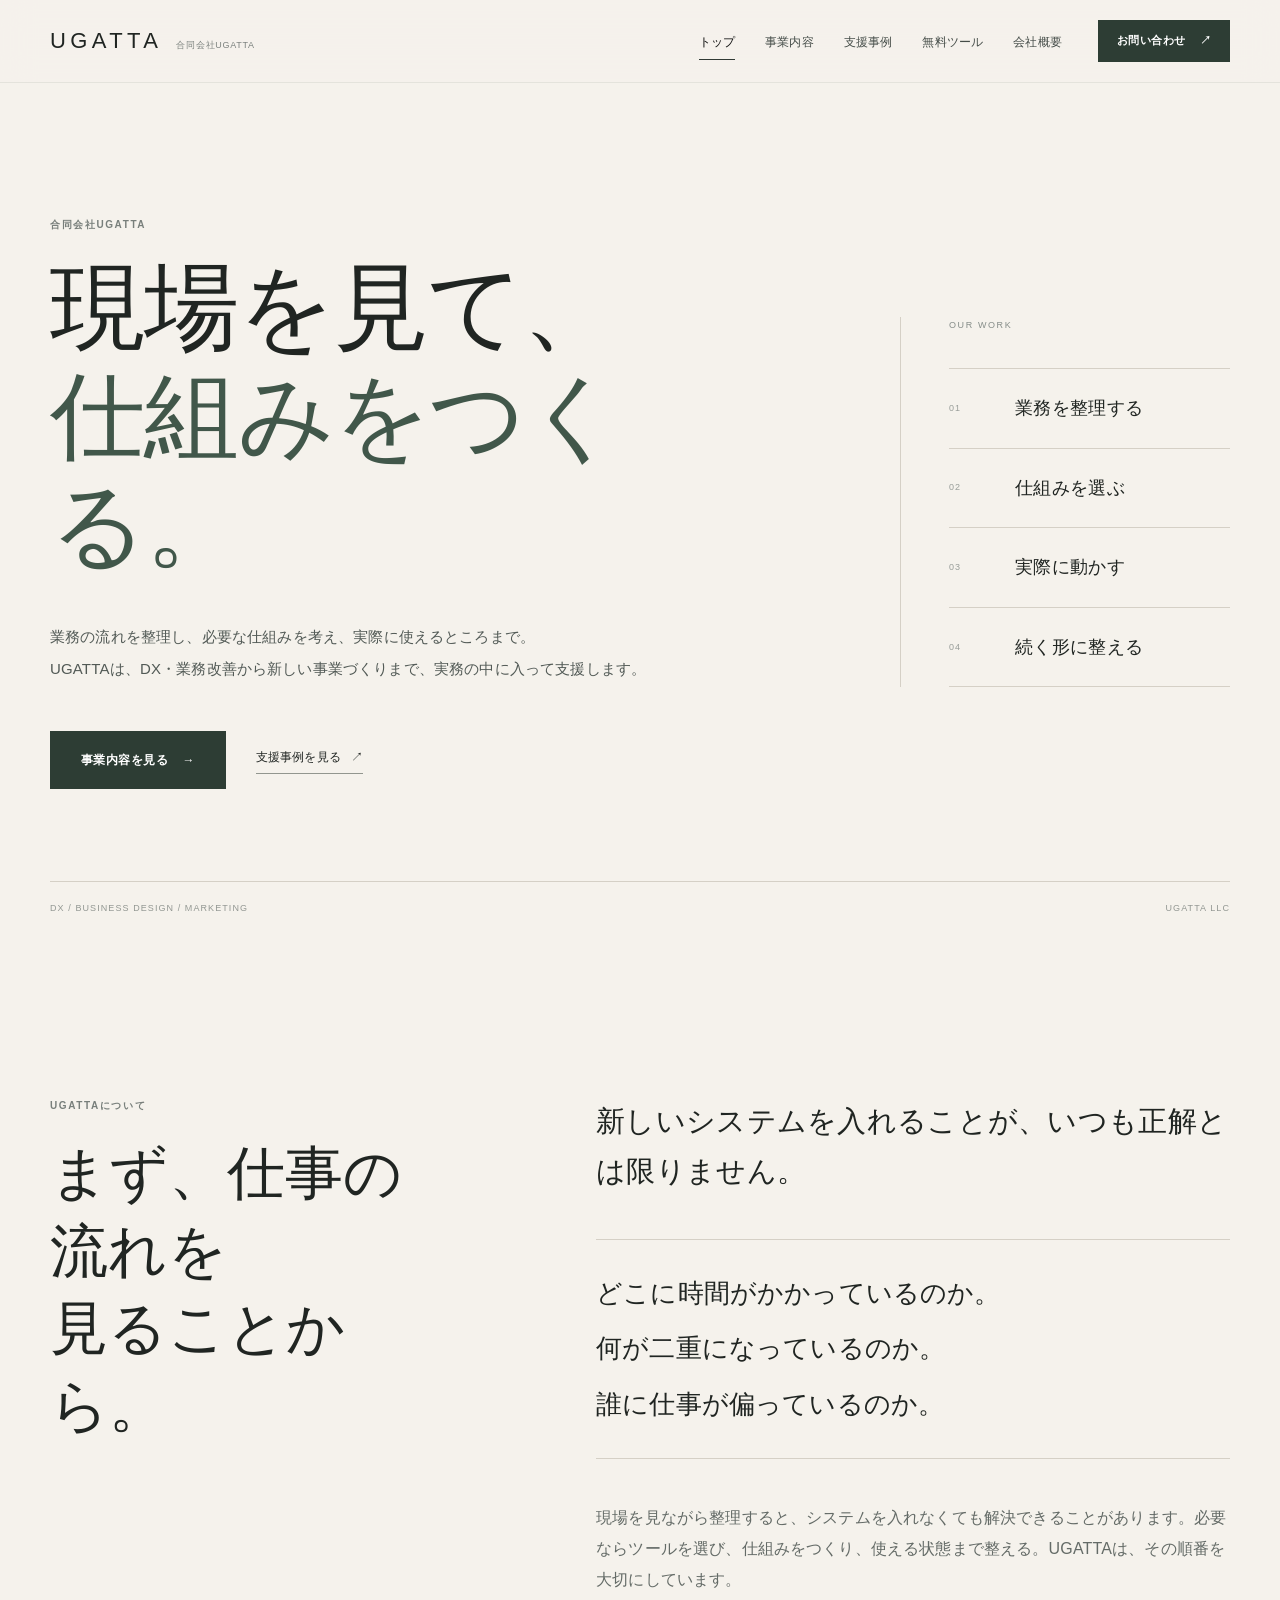
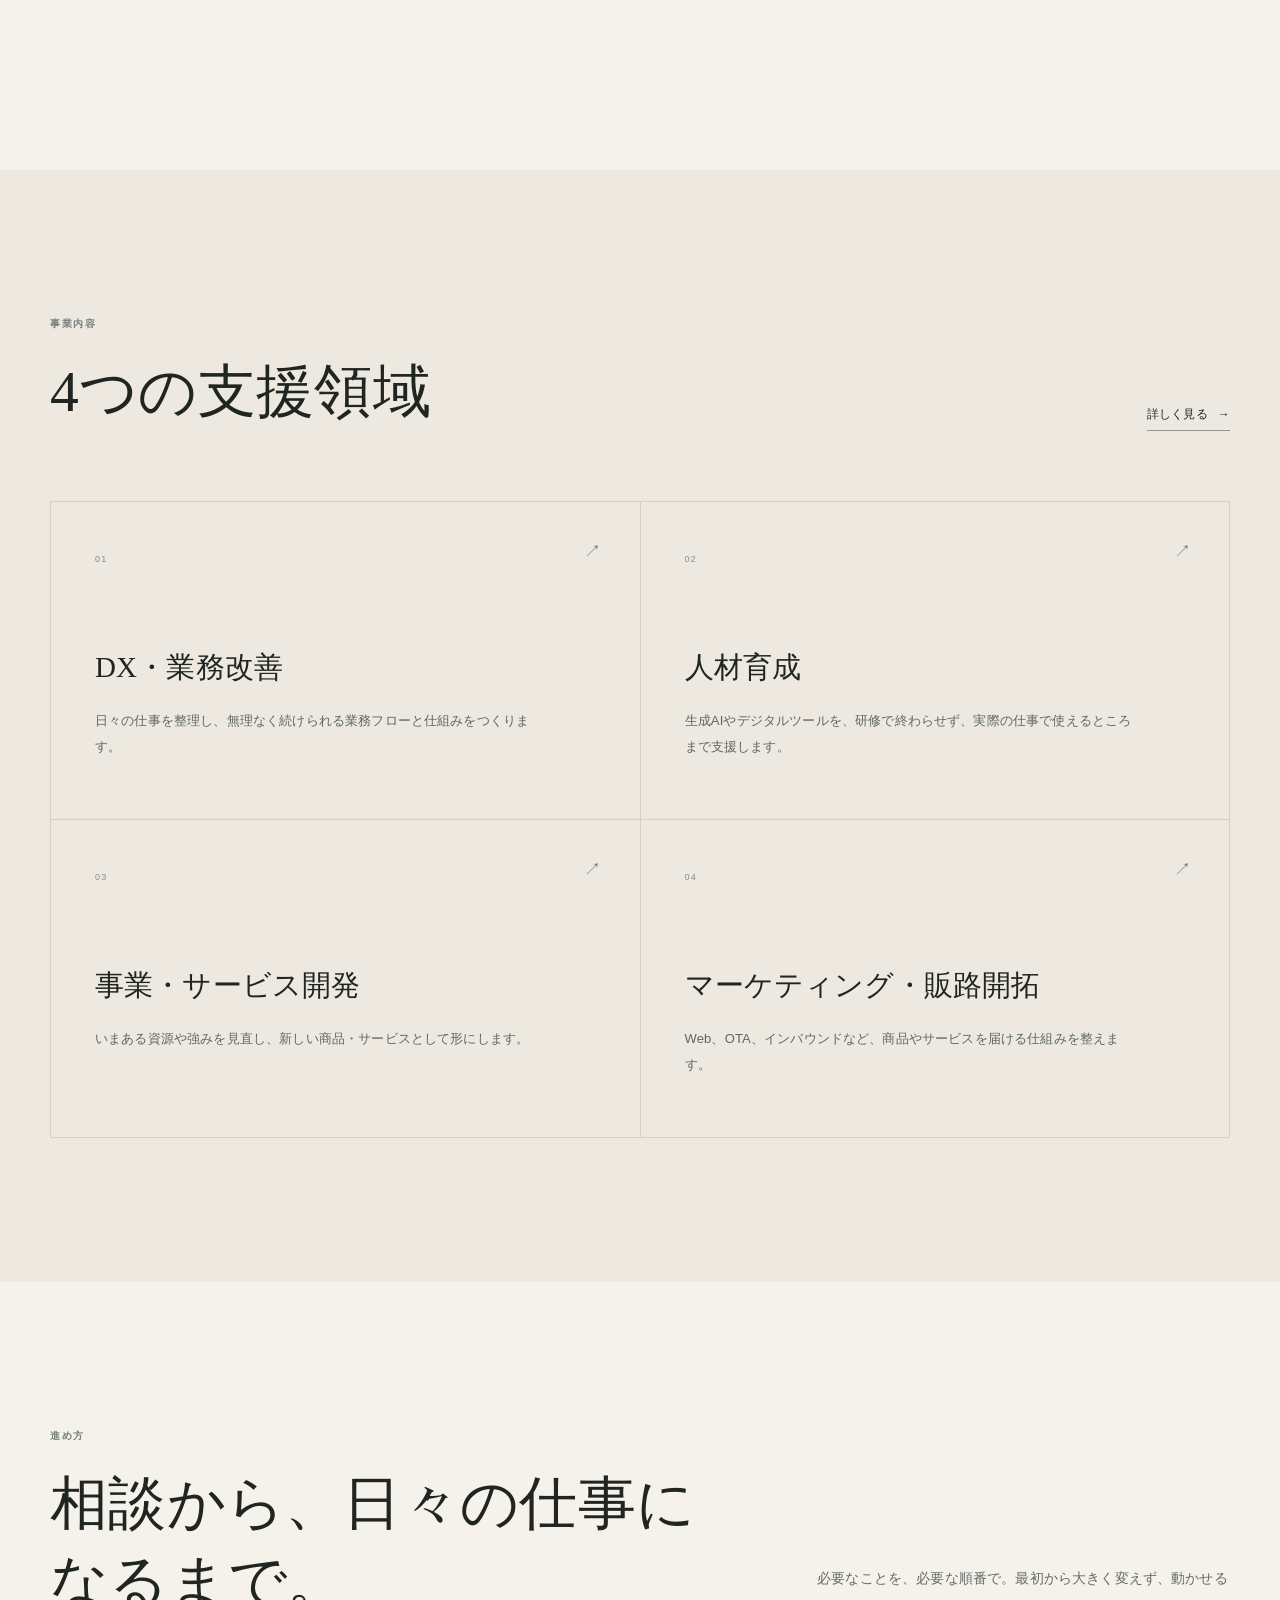
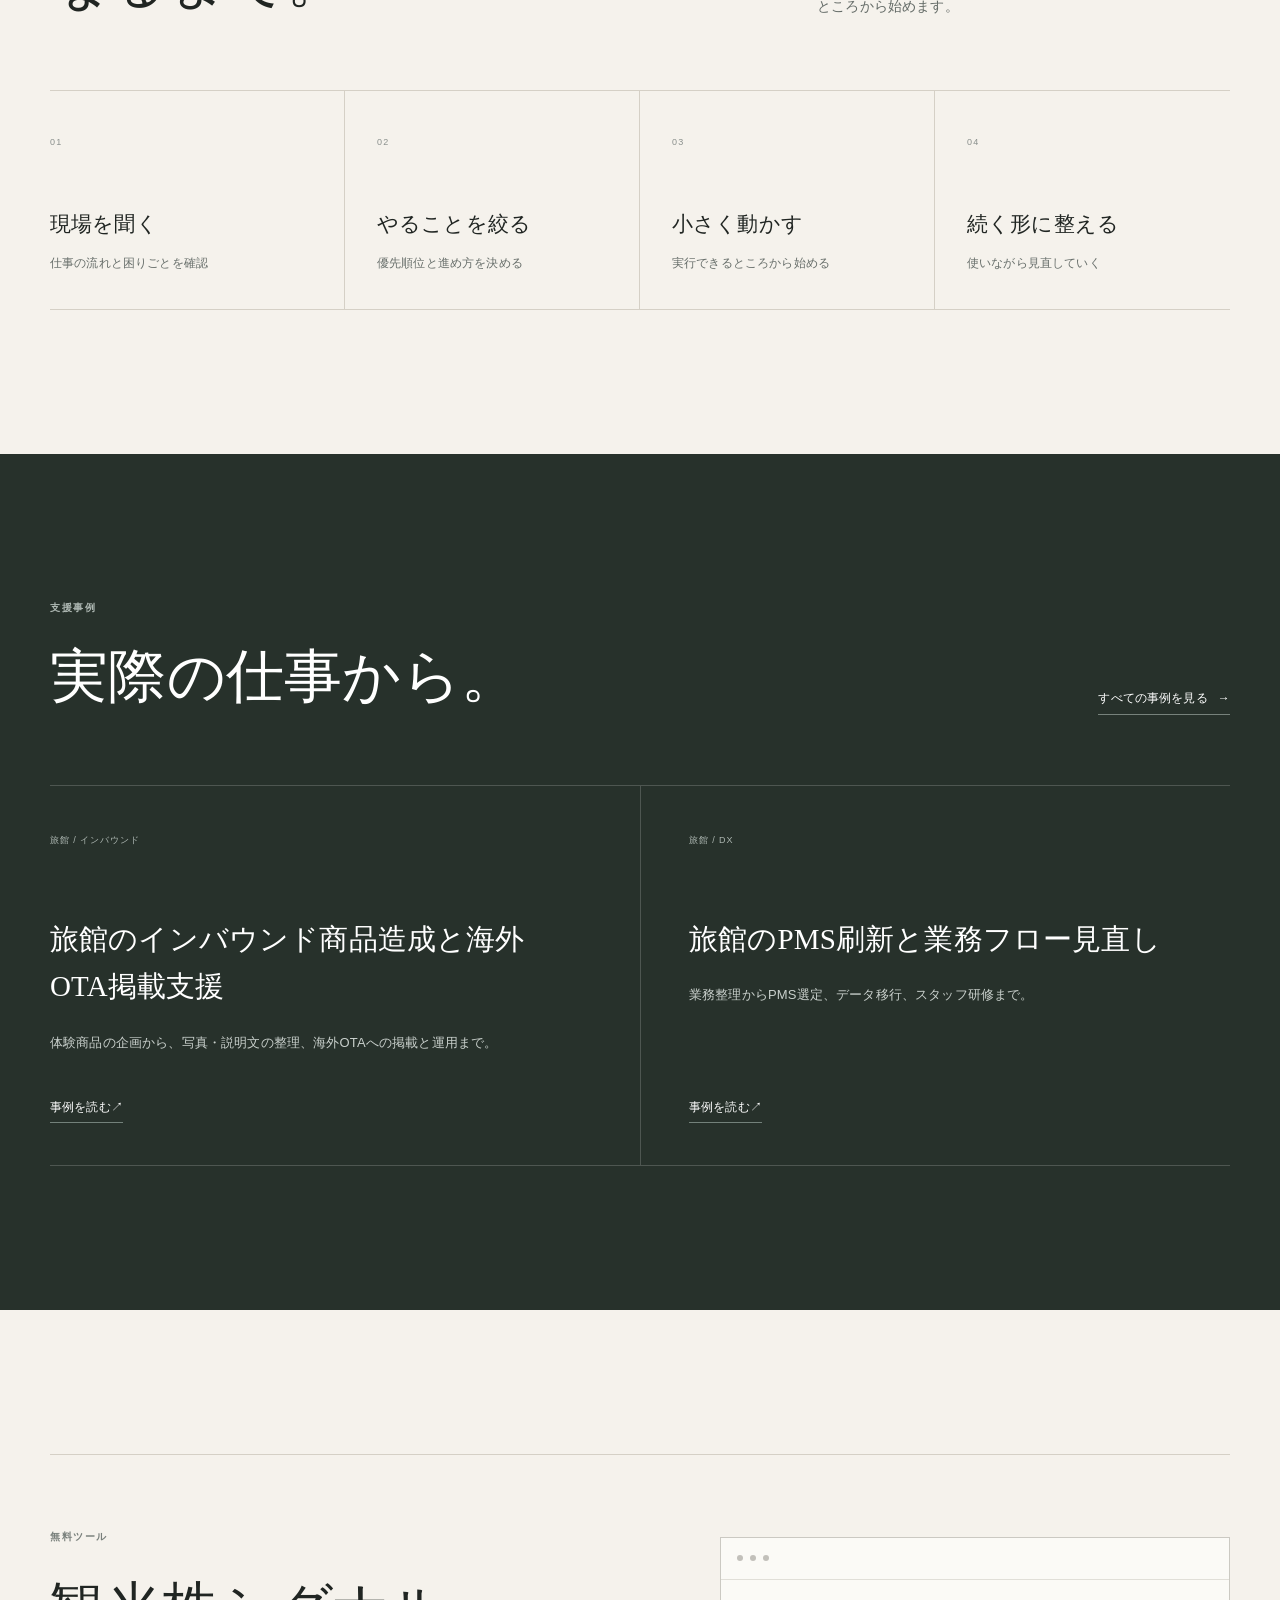
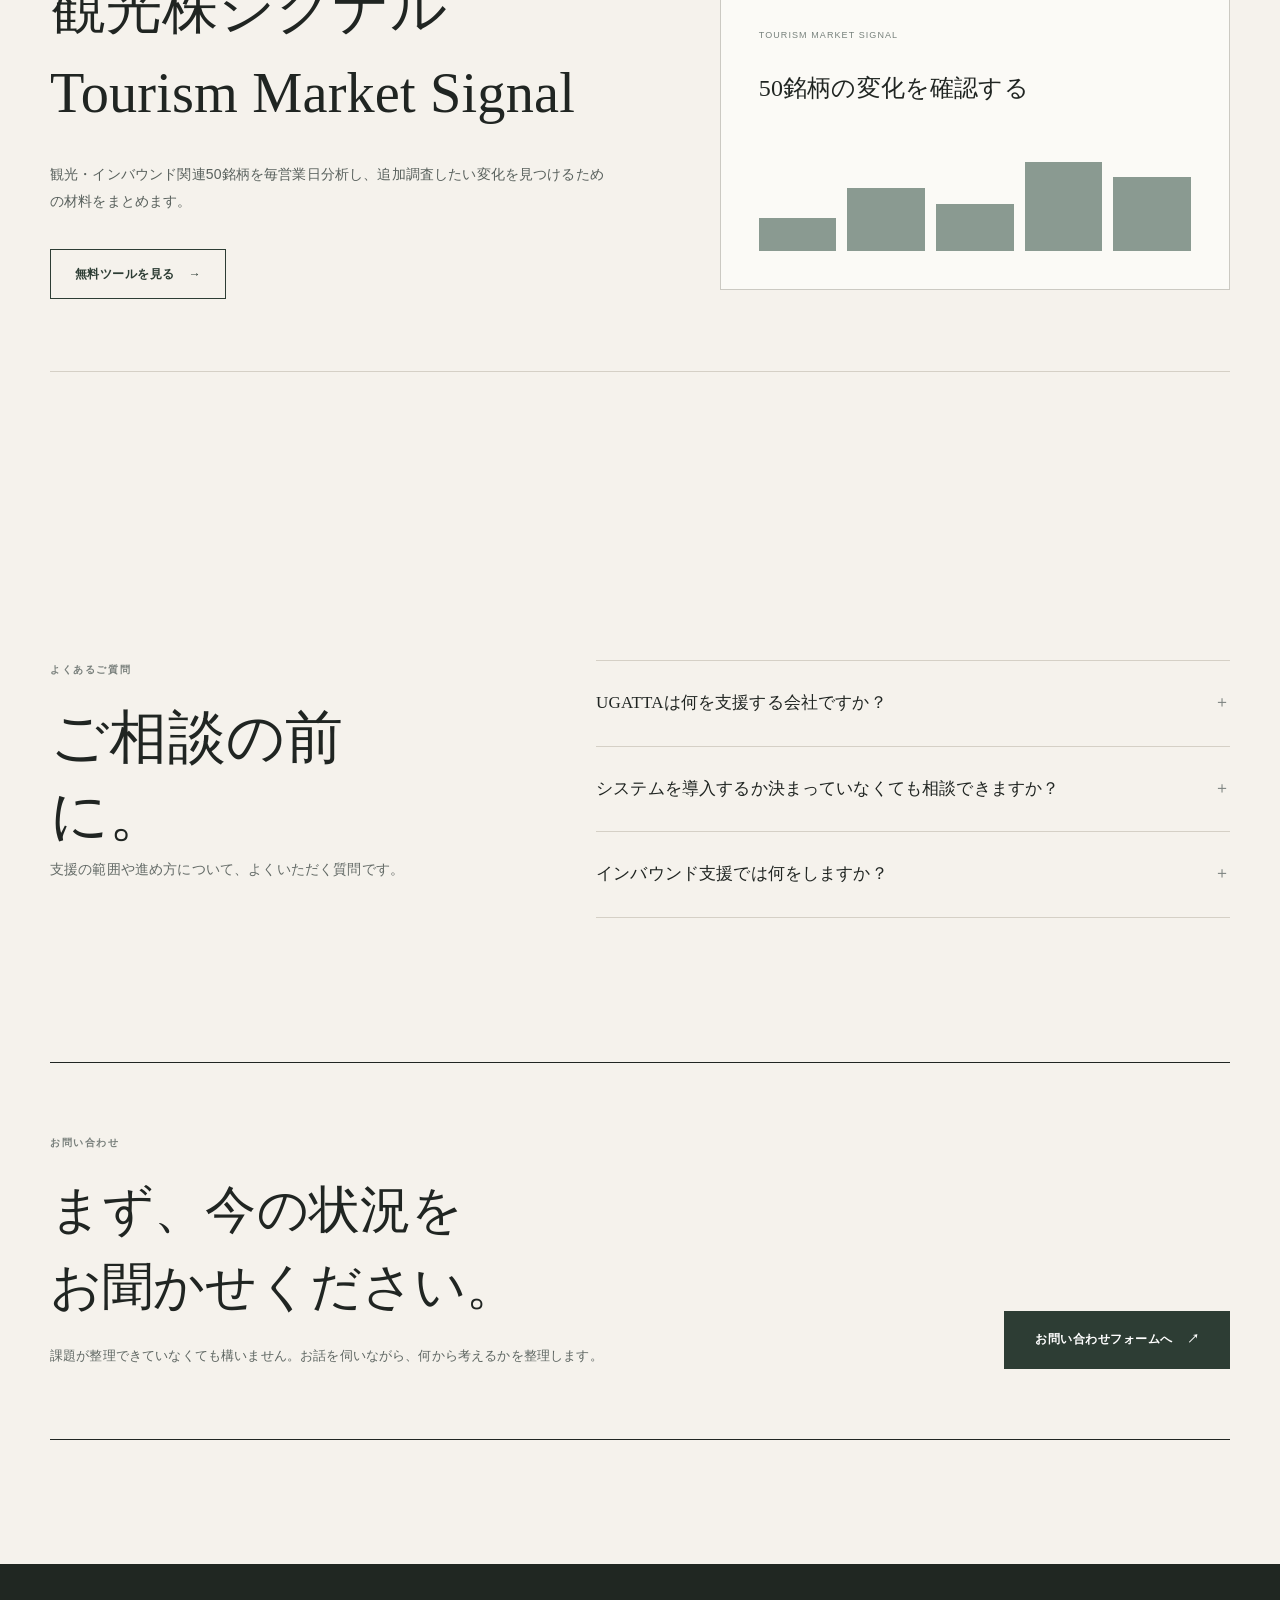
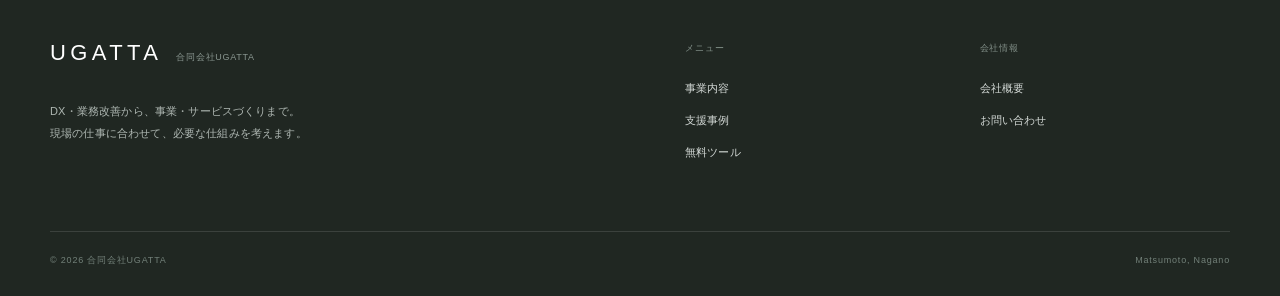
==== commit 5ba39a41: "Replace free tool with Tourism Market Signal" ====
--- a/index.html
+++ b/index.html
@@ -172,13 +172,13 @@
 <div class="container tool-panel reveal">
 <div>
 <p class="eyebrow">無料ツール</p>
-<h2>宿泊施設向け<br/>インバウンドAI診断</h2>
-<p>公開データから地域のインバウンド傾向を確認し、Webや販路を考える材料をまとめます。</p>
+<h2>観光株シグナル<br/><span lang="en">Tourism Market Signal</span></h2>
+<p>観光・インバウンド関連50銘柄を毎営業日分析し、追加調査したい変化を見つけるための材料をまとめます。</p>
 <a class="button button--outline" href="useful.html">無料ツールを見る<span aria-hidden="true">→</span></a>
 </div>
 <div aria-hidden="true" class="tool-window">
 <div class="tool-window__bar"><i></i><i></i><i></i></div>
-<div class="tool-window__body"><span>INBOUND REPORT</span><strong>地域データを確認する</strong><div class="mini-bars"><i></i><i></i><i></i><i></i><i></i></div></div>
+<div class="tool-window__body"><span>TOURISM MARKET SIGNAL</span><strong>50銘柄の変化を確認する</strong><div class="mini-bars"><i></i><i></i><i></i><i></i><i></i></div></div>
 </div>
 </div>
 </section>
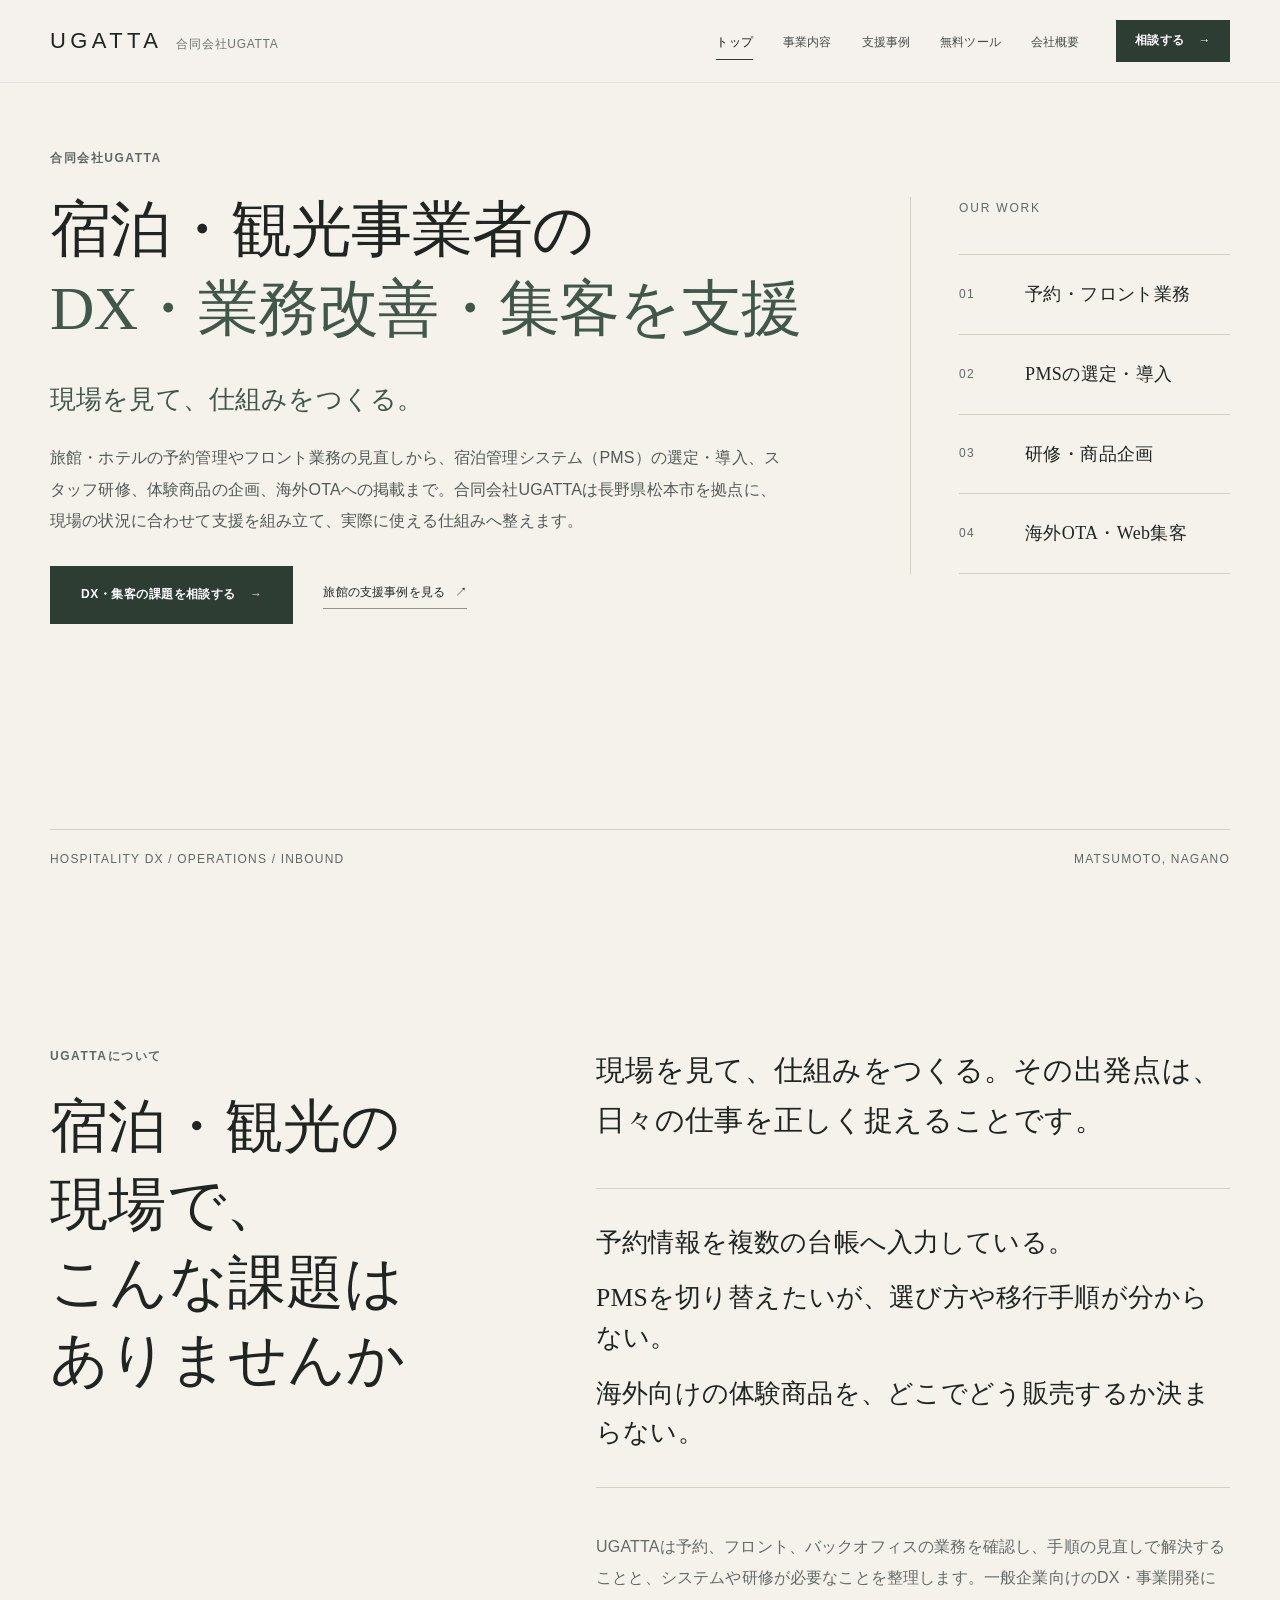
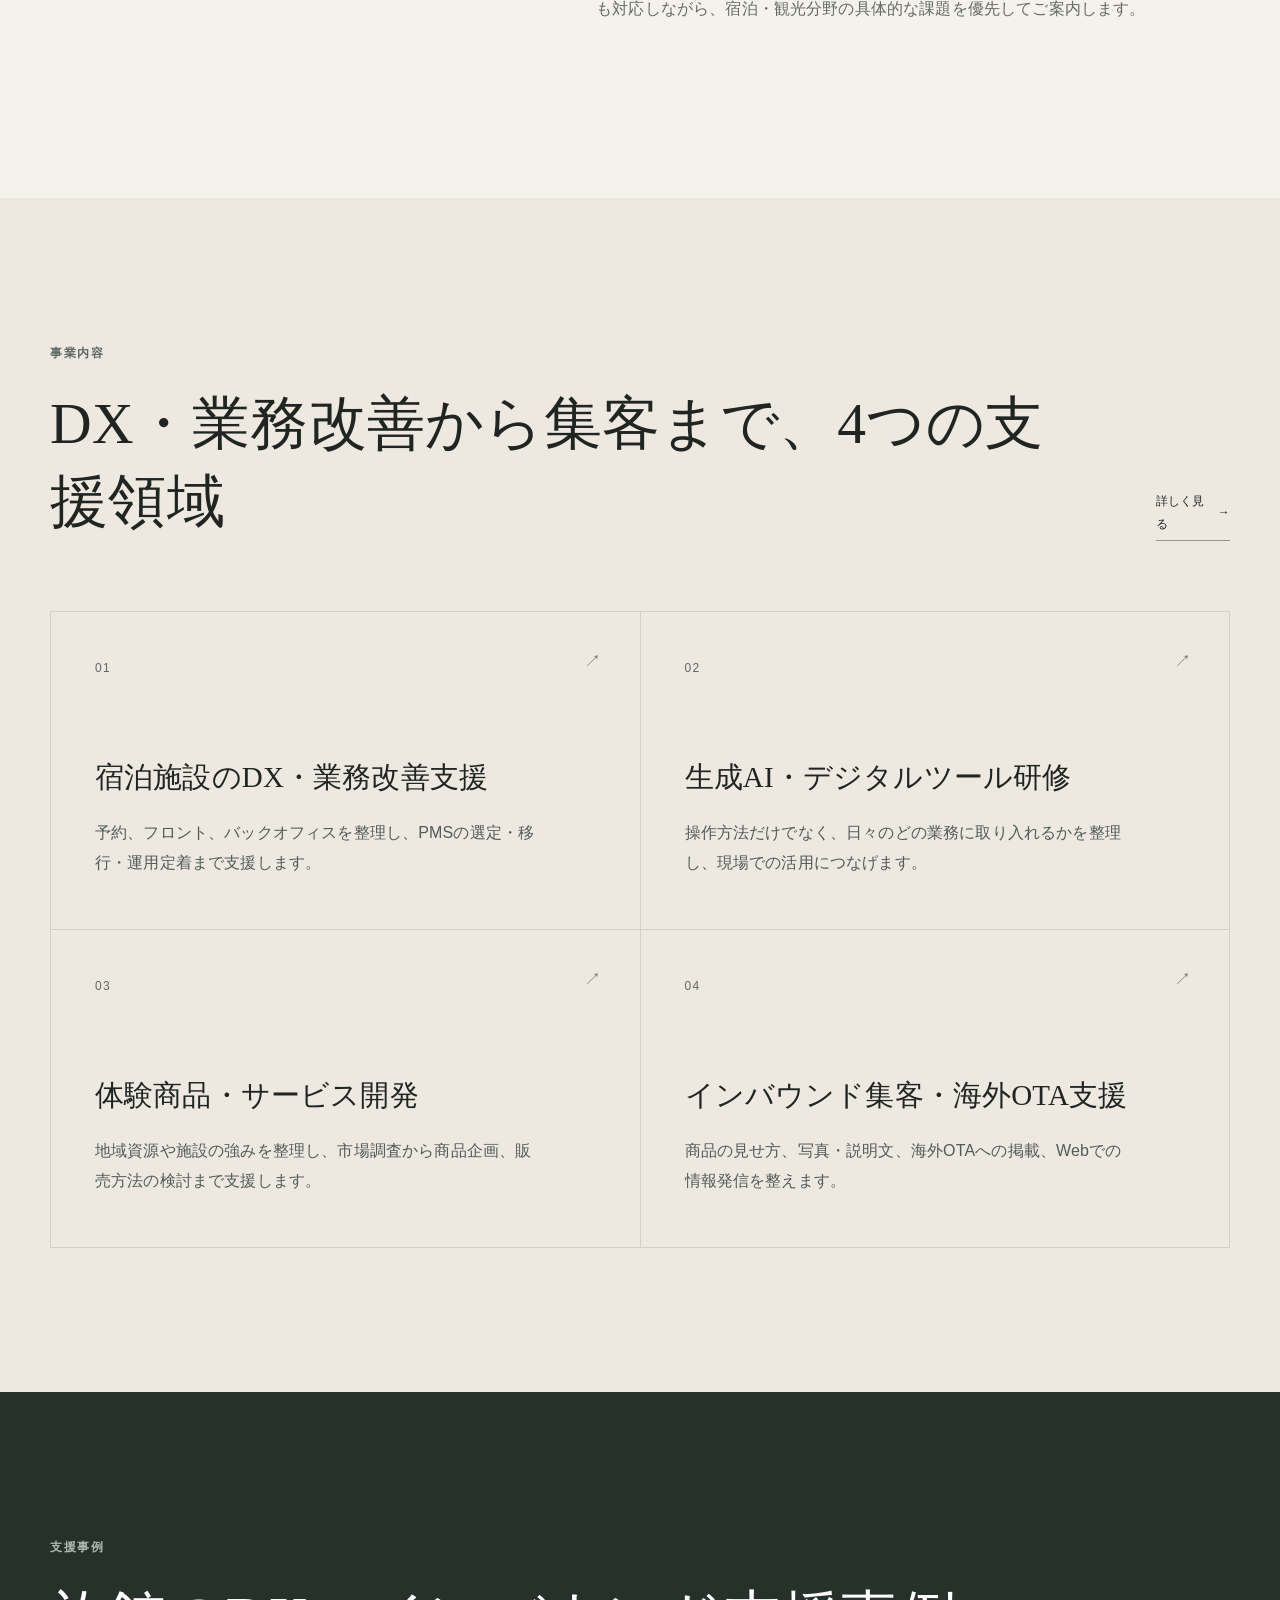
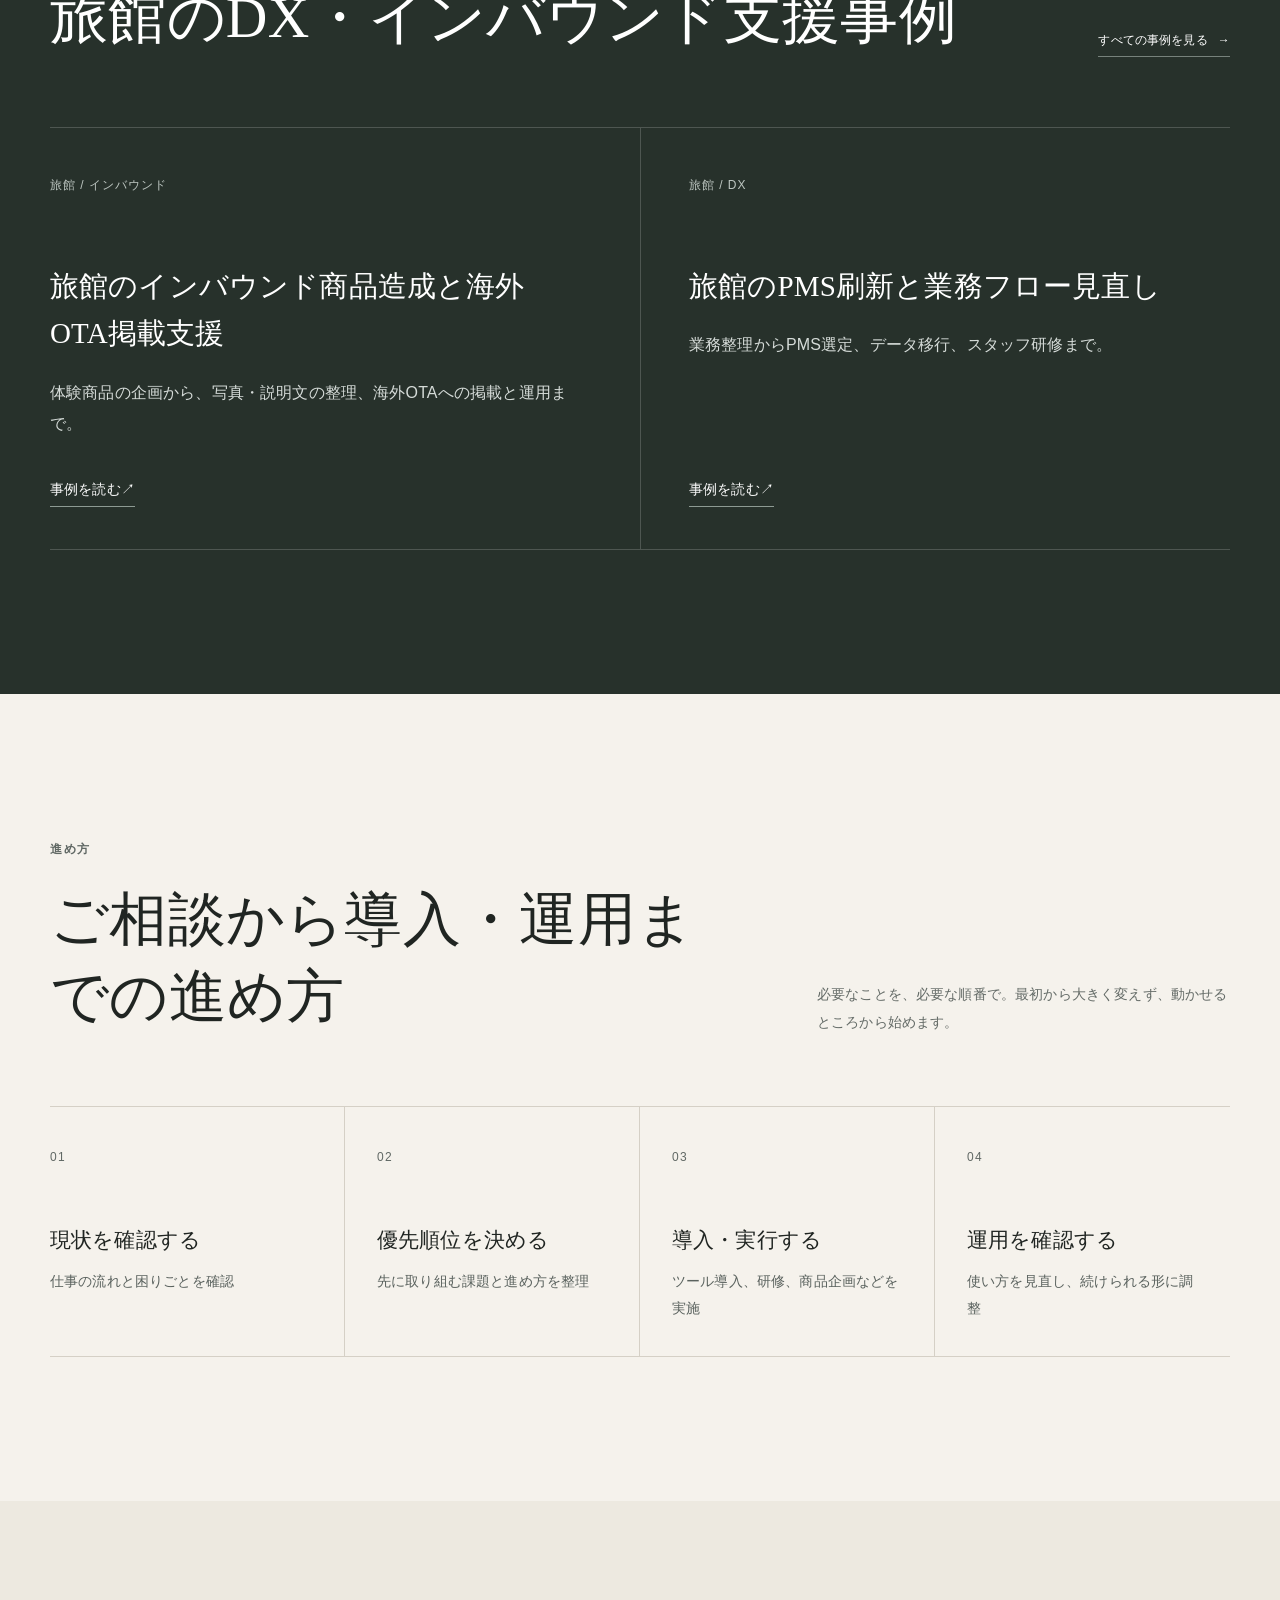
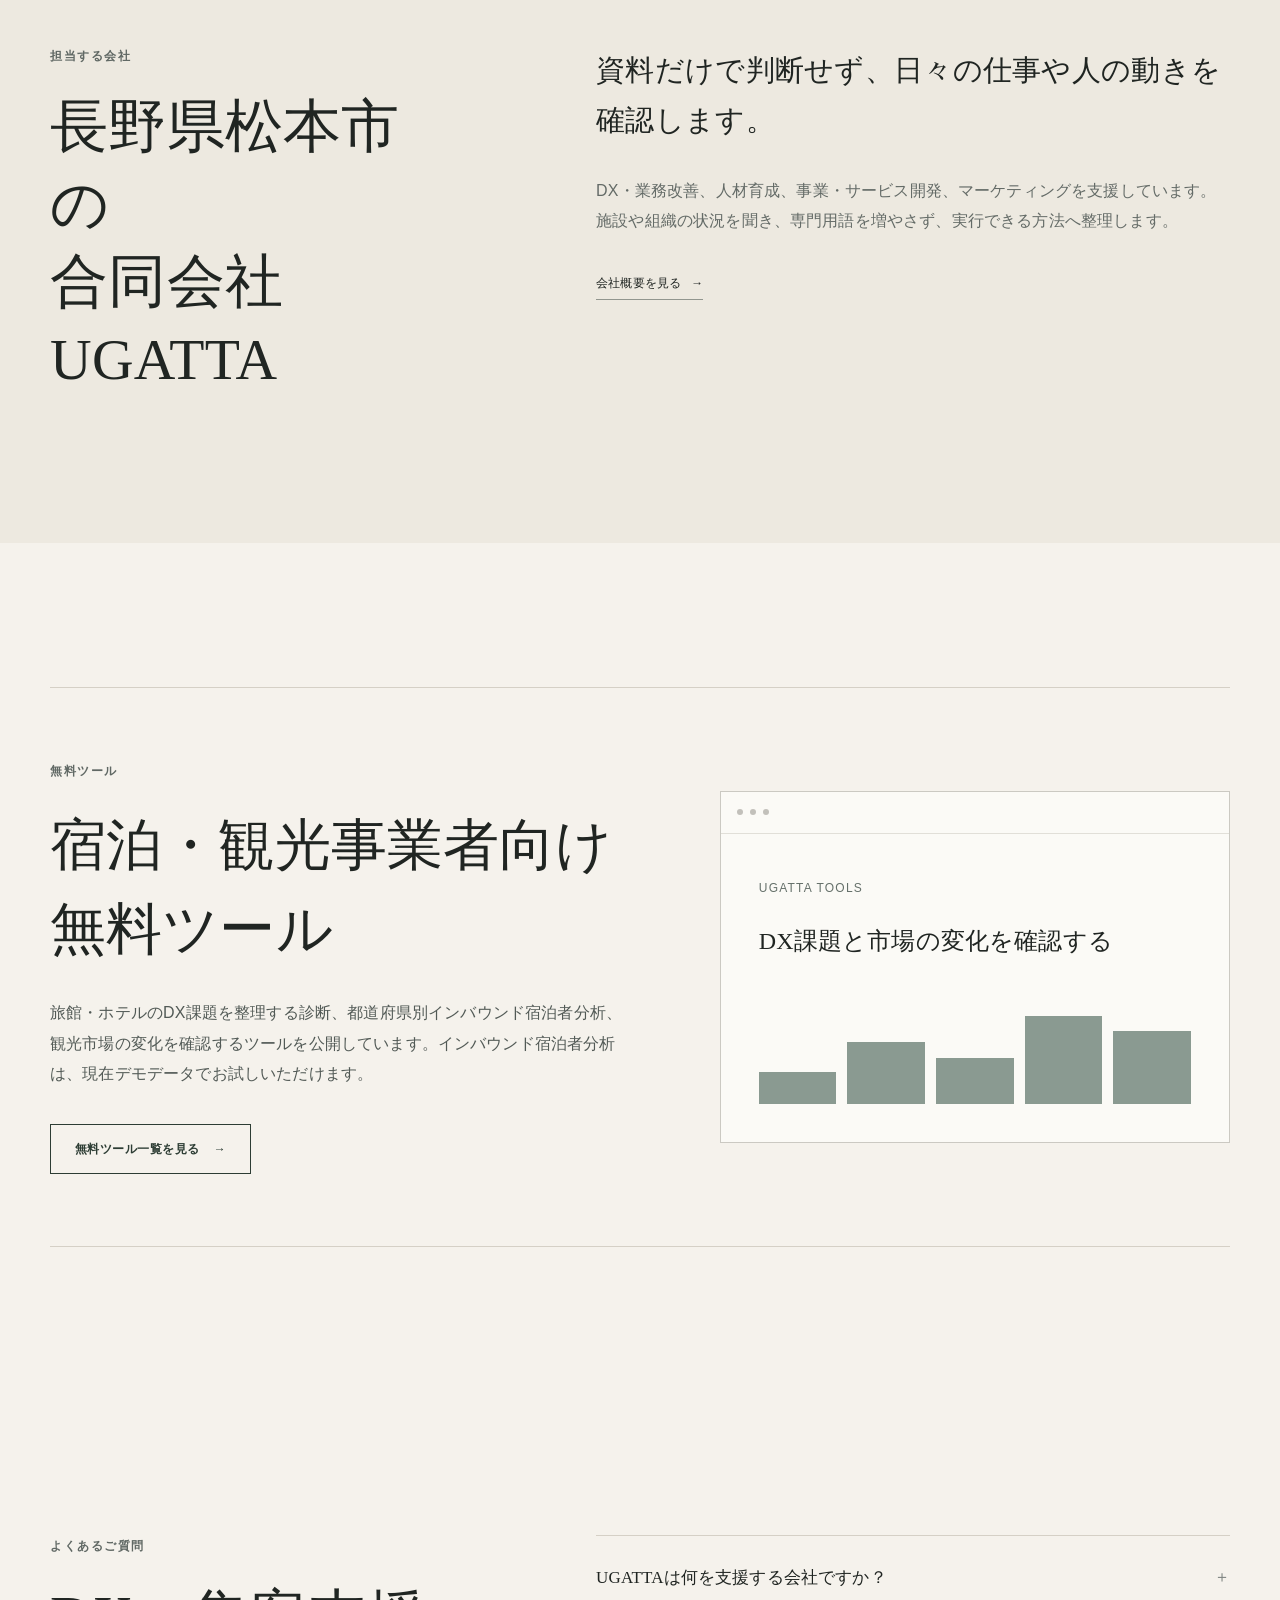
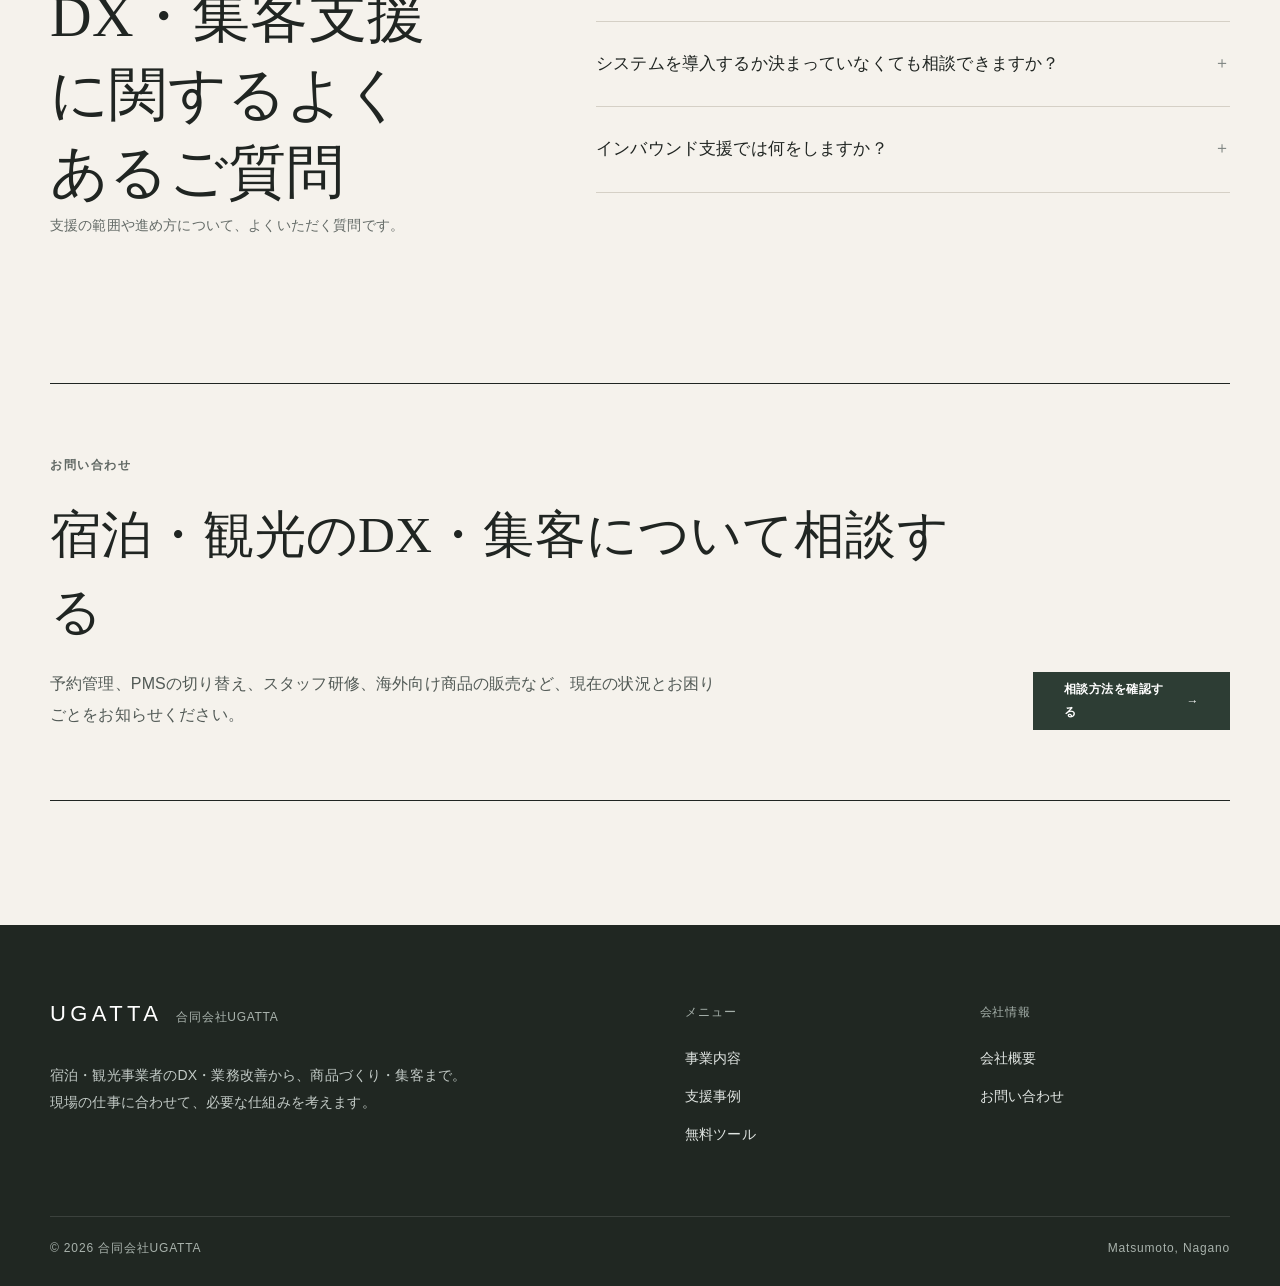
==== commit 052be7d6: "Improve hospitality and tourism site content" ====
--- a/index.html
+++ b/index.html
@@ -12,20 +12,20 @@
   </script>
 <meta charset="utf-8"/>
 <meta content="width=device-width, initial-scale=1.0" name="viewport"/>
-<title>合同会社UGATTA｜DX・業務改善・事業開発・インバウンド支援</title>
-<meta content="合同会社UGATTAは、DX・業務改善、デジタル人材育成、事業・サービス開発、マーケティング・インバウンド支援を行う会社です。現場の業務を整理し、必要な仕組みを実務に定着するところまで支援します。" name="description"/>
+<title>宿泊・観光事業者のDX・業務改善・集客支援｜UGATTA</title>
+<meta content="旅館・ホテルなど宿泊・観光事業者のDX・業務改善・集客を支援する合同会社UGATTA。長野県松本市を拠点に、PMS導入、スタッフ研修、体験商品の企画、海外OTA掲載などを現場に合わせて進めます。" name="description"/>
 <meta content="noindex,nofollow,noarchive" name="robots"/>
 <link href="https://ugatta-llc.com/" rel="canonical"/>
 <meta content="ja_JP" property="og:locale"/>
 <meta content="website" property="og:type"/>
 <meta content="合同会社UGATTA" property="og:site_name"/>
-<meta content="合同会社UGATTA｜DX・業務改善・事業開発・インバウンド支援" property="og:title"/>
-<meta content="現場の業務を整理し、必要な仕組みを実務に定着するところまで。DX・業務改善から事業開発、インバウンドまで支援します。" property="og:description"/>
+<meta content="宿泊・観光事業者のDX・業務改善・集客支援｜UGATTA" property="og:title"/>
+<meta content="旅館・ホテルのPMS導入、スタッフ研修、体験商品の企画、海外OTA掲載などを、現場の状況に合わせて支援します。" property="og:description"/>
 <meta content="https://ugatta-llc.com/" property="og:url"/>
 <meta content="https://ugatta-llc.com/og-image.jpg" property="og:image"/>
 <meta content="summary_large_image" name="twitter:card"/>
-<meta content="合同会社UGATTA｜DX・業務改善・事業開発・インバウンド支援" name="twitter:title"/>
-<meta content="現場の業務を整理し、必要な仕組みを実務に定着するところまで。" name="twitter:description"/>
+<meta content="宿泊・観光事業者のDX・業務改善・集客支援｜UGATTA" name="twitter:title"/>
+<meta content="旅館・ホテルのDX・業務改善から体験商品、海外OTA掲載まで、現場に合わせて支援します。" name="twitter:description"/>
 <meta content="https://ugatta-llc.com/og-image.jpg" name="twitter:image"/>
 <meta content="#41574A" name="theme-color"/>
 <link href="favicon.ico" rel="icon"/>
@@ -44,7 +44,8 @@
         "url":"https://ugatta-llc.com/",
         "foundingDate":"2024-11",
         "address":{"@type":"PostalAddress","addressLocality":"松本市","addressRegion":"長野県","addressCountry":"JP"},
-        "knowsAbout":["DX導入支援","業務改善","デジタル人材育成","生成AI活用","新規事業開発","サービス開発","マーケティング","インバウンド支援","宿泊DX","観光DX"]
+        "description":"長野県松本市を拠点に、宿泊・観光事業者のDX・業務改善・人材育成・商品開発・集客を支援する会社です。",
+        "knowsAbout":["宿泊施設のDX支援","業務改善","宿泊管理システム（PMS）の導入支援","デジタル人材育成","生成AI活用","体験商品開発","海外OTA掲載支援","インバウンド集客"]
       },
       {
         "@type":"WebSite",
@@ -58,7 +59,8 @@
         "@type":"WebPage",
         "@id":"https://ugatta-llc.com/#webpage",
         "url":"https://ugatta-llc.com/",
-        "name":"合同会社UGATTA｜DX・業務改善・事業開発・インバウンド支援",
+        "name":"宿泊・観光事業者のDX・業務改善・集客支援｜UGATTA",
+        "description":"旅館・ホテルなど宿泊・観光事業者のDX・業務改善・集客を、現場の状況に合わせて支援します。",
         "isPartOf":{"@id":"https://ugatta-llc.com/#website"},
         "about":{"@id":"https://ugatta-llc.com/#organization"},
         "inLanguage":"ja-JP"
@@ -71,120 +73,127 @@
 <a class="skip-link" href="#main">本文へ移動</a>
 <header class="site-header" data-header="">
 <div class="container header-inner">
-<a aria-label="合同会社UGATTA トップページ" class="brand" href="index.html">
+<a aria-label="合同会社UGATTA トップページ" class="brand" href="./">
 <span class="brand-copy"><strong>UGATTA</strong><small>合同会社UGATTA</small></span>
 </a>
 <button aria-controls="global-nav" aria-expanded="false" aria-label="メニューを開く" class="menu-toggle" data-menu-toggle="" type="button"><span></span><span></span><span></span></button>
 <nav aria-label="メインナビゲーション" class="global-nav" data-nav="" id="global-nav">
 <ul>
-<li><a aria-current="page" href="index.html">トップ</a></li>
+<li><a aria-current="page" href="./">トップ</a></li>
 <li><a href="services.html">事業内容</a></li>
 <li><a href="ugatta_case_studies.html">支援事例</a></li>
 <li><a href="useful.html">無料ツール</a></li>
 <li><a href="about.html">会社概要</a></li>
 </ul>
-<a class="button button--small" data-analytics-event="contact_click" href="https://docs.google.com/forms/d/e/1FAIpQLSdhoMLJl_WJnPxx6LV5Yq2Xbdd5gxLgod02Gij1RDuBL_d0bw/viewform" rel="noopener noreferrer" target="_blank">お問い合わせ<span aria-hidden="true">↗</span></a>
+<a class="button button--small" data-analytics-event="contact_page_click" data-contact-destination="contact_page" href="contact.html">相談する<span aria-hidden="true">→</span></a>
 </nav>
 </div>
 </header>
 <main id="main">
 <section class="hero hero--home">
 <div class="container hero-grid">
-<div class="hero-copy reveal">
+<div class="hero-copy">
 <p class="eyebrow">合同会社UGATTA</p>
-<h1>現場を見て、<br/><span>仕組みをつくる。</span></h1>
-<p class="hero-lead">業務の流れを整理し、必要な仕組みを考え、実際に使えるところまで。<br class="desktop-only"/>UGATTAは、DX・業務改善から新しい事業づくりまで、実務の中に入って支援します。</p>
+<h1><span class="hero-title-line">宿泊・観光事業者の</span><span class="hero-title-line hero-title-line--accent">DX・業務改善・<wbr/>集客を支援</span></h1>
+<p class="hero-kicker">現場を見て、仕組みをつくる。</p>
+<p class="hero-lead">旅館・ホテルの予約管理やフロント業務の見直しから、宿泊管理システム（PMS）の選定・導入、スタッフ研修、体験商品の企画、海外OTAへの掲載まで。合同会社UGATTAは長野県松本市を拠点に、現場の状況に合わせて支援を組み立て、実際に使える仕組みへ整えます。</p>
 <div class="hero-actions">
-<a class="button button--large" href="services.html">事業内容を見る<span aria-hidden="true">→</span></a>
-<a class="text-link" href="ugatta_case_studies.html">支援事例を見る<span aria-hidden="true">↗</span></a>
-</div>
-</div>
-<aside aria-label="UGATTAの支援領域" class="hero-visual reveal">
+<a class="button button--large" data-analytics-event="contact_page_click" data-contact-destination="contact_page" href="contact.html">DX・集客の課題を相談する<span aria-hidden="true">→</span></a>
+<a class="text-link" href="ugatta_case_studies.html">旅館の支援事例を見る<span aria-hidden="true">↗</span></a>
+</div>
+</div>
+<aside aria-label="UGATTAの支援領域" class="hero-visual">
 <p class="hero-aside-label">OUR WORK</p>
 <ol class="hero-work-list">
-<li><span>01</span><strong>業務を整理する</strong></li>
-<li><span>02</span><strong>仕組みを選ぶ</strong></li>
-<li><span>03</span><strong>実際に動かす</strong></li>
-<li><span>04</span><strong>続く形に整える</strong></li>
+<li><span>01</span><strong>予約・フロント業務</strong></li>
+<li><span>02</span><strong>PMSの選定・導入</strong></li>
+<li><span>03</span><strong>研修・商品企画</strong></li>
+<li><span>04</span><strong>海外OTA・Web集客</strong></li>
 </ol>
 </aside>
 </div>
-<div class="container hero-note"><span>DX / BUSINESS DESIGN / MARKETING</span><span>UGATTA LLC</span></div>
+<div class="container hero-note"><span>HOSPITALITY DX / OPERATIONS / INBOUND</span><span>MATSUMOTO, NAGANO</span></div>
 </section>
 <section class="section intro-section">
 <div class="container intro-grid reveal">
 <div>
 <p class="eyebrow">UGATTAについて</p>
-<h2 class="section-title section-title--left">まず、仕事の流れを<br/>見ることから。</h2>
+<h2 class="section-title section-title--left">宿泊・観光の現場で、<br/>こんな課題はありませんか</h2>
 </div>
 <div class="intro-copy">
-<p class="lead-copy">新しいシステムを入れることが、いつも正解とは限りません。</p>
+<p class="lead-copy">現場を見て、仕組みをつくる。その出発点は、日々の仕事を正しく捉えることです。</p>
 <div aria-label="業務を見るときの視点" class="question-lines">
-<p>どこに時間がかかっているのか。</p>
-<p>何が二重になっているのか。</p>
-<p>誰に仕事が偏っているのか。</p>
-</div>
-<p>現場を見ながら整理すると、システムを入れなくても解決できることがあります。必要ならツールを選び、仕組みをつくり、使える状態まで整える。UGATTAは、その順番を大切にしています。</p>
+<p>予約情報を複数の台帳へ入力している。</p>
+<p>PMSを切り替えたいが、選び方や移行手順が分からない。</p>
+<p>海外向けの体験商品を、どこでどう販売するか決まらない。</p>
+</div>
+<p>UGATTAは予約、フロント、バックオフィスの業務を確認し、手順の見直しで解決することと、システムや研修が必要なことを整理します。一般企業向けのDX・事業開発にも対応しながら、宿泊・観光分野の具体的な課題を優先してご案内します。</p>
 </div>
 </div>
 </section>
 <section class="section section--tint">
 <div class="container">
 <div class="section-heading reveal">
-<div><p class="eyebrow">事業内容</p><h2 class="section-title">4つの支援領域</h2></div>
+<div><p class="eyebrow">事業内容</p><h2 class="section-title">DX・業務改善から集客まで、4つの支援領域</h2></div>
 <a class="text-link" href="services.html">詳しく見る<span aria-hidden="true">→</span></a>
 </div>
 <div class="service-grid reveal">
-<a class="service-tile" href="services.html#dx"><span class="service-index">01</span><h3>DX・業務改善</h3><p>日々の仕事を整理し、無理なく続けられる業務フローと仕組みをつくります。</p><span class="tile-arrow">↗</span></a>
-<a class="service-tile" href="services.html#training"><span class="service-index">02</span><h3>人材育成</h3><p>生成AIやデジタルツールを、研修で終わらせず、実際の仕事で使えるところまで支援します。</p><span class="tile-arrow">↗</span></a>
-<a class="service-tile" href="services.html#business"><span class="service-index">03</span><h3>事業・サービス開発</h3><p>いまある資源や強みを見直し、新しい商品・サービスとして形にします。</p><span class="tile-arrow">↗</span></a>
-<a class="service-tile" href="services.html#marketing"><span class="service-index">04</span><h3>マーケティング・販路開拓</h3><p>Web、OTA、インバウンドなど、商品やサービスを届ける仕組みを整えます。</p><span class="tile-arrow">↗</span></a>
-</div>
-</div>
-</section>
-<section class="section process-section">
-<div class="container">
-<div class="section-heading reveal">
-<div><p class="eyebrow">進め方</p><h2 class="section-title">相談から、日々の仕事になるまで。</h2></div>
-<p class="section-description">必要なことを、必要な順番で。最初から大きく変えず、動かせるところから始めます。</p>
-</div>
-<ol class="process-list reveal">
-<li><span>01</span><div><h3>現場を聞く</h3><p>仕事の流れと困りごとを確認</p></div></li>
-<li><span>02</span><div><h3>やることを絞る</h3><p>優先順位と進め方を決める</p></div></li>
-<li><span>03</span><div><h3>小さく動かす</h3><p>実行できるところから始める</p></div></li>
-<li><span>04</span><div><h3>続く形に整える</h3><p>使いながら見直していく</p></div></li>
-</ol>
+<a class="service-tile" href="services.html#dx"><span class="service-index">01</span><h3>宿泊施設のDX・業務改善支援</h3><p>予約、フロント、バックオフィスを整理し、PMSの選定・移行・運用定着まで支援します。</p><span class="tile-arrow">↗</span></a>
+<a class="service-tile" href="services.html#training"><span class="service-index">02</span><h3>生成AI・デジタルツール研修</h3><p>操作方法だけでなく、日々のどの業務に取り入れるかを整理し、現場での活用につなげます。</p><span class="tile-arrow">↗</span></a>
+<a class="service-tile" href="services.html#business"><span class="service-index">03</span><h3>体験商品・サービス開発</h3><p>地域資源や施設の強みを整理し、市場調査から商品企画、販売方法の検討まで支援します。</p><span class="tile-arrow">↗</span></a>
+<a class="service-tile" href="services.html#marketing"><span class="service-index">04</span><h3>インバウンド集客・海外OTA支援</h3><p>商品の見せ方、写真・説明文、海外OTAへの掲載、Webでの情報発信を整えます。</p><span class="tile-arrow">↗</span></a>
+</div>
 </div>
 </section>
 <section class="section section--dark">
 <div class="container">
 <div class="section-heading section-heading--light reveal">
-<div><p class="eyebrow eyebrow--light">支援事例</p><h2 class="section-title section-title--light">実際の仕事から。</h2></div>
+<div><p class="eyebrow eyebrow--light">支援事例</p><h2 class="section-title section-title--light">旅館のDX・インバウンド支援事例</h2></div>
 <a class="text-link text-link--light" href="ugatta_case_studies.html">すべての事例を見る<span aria-hidden="true">→</span></a>
 </div>
 <div class="case-preview-grid reveal">
 <article class="case-preview"><span class="case-label">旅館 / インバウンド</span><h3>旅館のインバウンド商品造成と海外OTA掲載支援</h3><p>体験商品の企画から、写真・説明文の整理、海外OTAへの掲載と運用まで。</p><a href="ugatta_case_studies.html#case-inbound">事例を読む<span aria-hidden="true">↗</span></a></article>
 <article class="case-preview"><span class="case-label">旅館 / DX</span><h3>旅館のPMS刷新と業務フロー見直し</h3><p>業務整理からPMS選定、データ移行、スタッフ研修まで。</p><a href="ugatta_case_studies.html#case-dx">事例を読む<span aria-hidden="true">↗</span></a></article>
 </div>
+</div>
+</section>
+<section class="section process-section">
+<div class="container">
+<div class="section-heading reveal">
+<div><p class="eyebrow">進め方</p><h2 class="section-title">ご相談から導入・運用までの進め方</h2></div>
+<p class="section-description">必要なことを、必要な順番で。最初から大きく変えず、動かせるところから始めます。</p>
+</div>
+<ol class="process-list reveal">
+<li><span>01</span><div><h3>現状を確認する</h3><p>仕事の流れと困りごとを確認</p></div></li>
+<li><span>02</span><div><h3>優先順位を決める</h3><p>先に取り組む課題と進め方を整理</p></div></li>
+<li><span>03</span><div><h3>導入・実行する</h3><p>ツール導入、研修、商品企画などを実施</p></div></li>
+<li><span>04</span><div><h3>運用を確認する</h3><p>使い方を見直し、続けられる形に調整</p></div></li>
+</ol>
+</div>
+</section>
+<section class="section section--tint">
+<div class="container about-message-grid reveal">
+<div><p class="eyebrow">担当する会社</p><h2 class="section-title section-title--left">長野県松本市の<br/>合同会社UGATTA</h2></div>
+<div class="intro-copy"><p class="lead-copy">資料だけで判断せず、日々の仕事や人の動きを確認します。</p><p>DX・業務改善、人材育成、事業・サービス開発、マーケティングを支援しています。施設や組織の状況を聞き、専門用語を増やさず、実行できる方法へ整理します。</p><a class="text-link" href="about.html">会社概要を見る<span aria-hidden="true">→</span></a></div>
 </div>
 </section>
 <section class="section tool-section">
 <div class="container tool-panel reveal">
 <div>
 <p class="eyebrow">無料ツール</p>
-<h2>観光株シグナル<br/><span lang="en">Tourism Market Signal</span></h2>
-<p>観光・インバウンド関連50銘柄を毎営業日分析し、追加調査したい変化を見つけるための材料をまとめます。</p>
-<a class="button button--outline" href="useful.html">無料ツールを見る<span aria-hidden="true">→</span></a>
+<h2>宿泊・観光事業者向け<br/>無料ツール</h2>
+<p>旅館・ホテルのDX課題を整理する診断、都道府県別インバウンド宿泊者分析、観光市場の変化を確認するツールを公開しています。インバウンド宿泊者分析は、現在デモデータでお試しいただけます。</p>
+<a class="button button--outline" href="useful.html">無料ツール一覧を見る<span aria-hidden="true">→</span></a>
 </div>
 <div aria-hidden="true" class="tool-window">
 <div class="tool-window__bar"><i></i><i></i><i></i></div>
-<div class="tool-window__body"><span>TOURISM MARKET SIGNAL</span><strong>50銘柄の変化を確認する</strong><div class="mini-bars"><i></i><i></i><i></i><i></i><i></i></div></div>
+<div class="tool-window__body"><span>UGATTA TOOLS</span><strong>DX課題と市場の変化を確認する</strong><div class="mini-bars"><i></i><i></i><i></i><i></i><i></i></div></div>
 </div>
 </div>
 </section>
 <section class="section qa-section">
 <div class="container qa-grid reveal">
-<div><p class="eyebrow">よくあるご質問</p><h2 class="section-title section-title--left">ご相談の前に。</h2><p class="section-description">支援の範囲や進め方について、よくいただく質問です。</p></div>
+<div><p class="eyebrow">よくあるご質問</p><h2 class="section-title section-title--left">DX・集客支援に関するよくあるご質問</h2><p class="section-description">支援の範囲や進め方について、よくいただく質問です。</p></div>
 <div class="accordion-list">
 <details><summary>UGATTAは何を支援する会社ですか？</summary><p>DX・業務改善、人材育成、事業・サービス開発、マーケティングを支援しています。宿泊・観光分野の実務経験を生かした支援にも取り組んでいます。</p></details>
 <details><summary>システムを導入するか決まっていなくても相談できますか？</summary><p>はい。まず今の業務を確認し、システムが必要か、手順の見直しで解決できるかを整理します。</p></details>
@@ -195,15 +204,15 @@
 <section class="cta-section reveal">
 <div class="container">
 <div class="cta-panel">
-<div><p class="eyebrow">お問い合わせ</p><h2>まず、今の状況を<br/>お聞かせください。</h2><p>課題が整理できていなくても構いません。お話を伺いながら、何から考えるかを整理します。</p></div>
-<a class="button button--large" data-analytics-event="contact_click" href="https://docs.google.com/forms/d/e/1FAIpQLSdhoMLJl_WJnPxx6LV5Yq2Xbdd5gxLgod02Gij1RDuBL_d0bw/viewform" rel="noopener noreferrer" target="_blank">お問い合わせフォームへ<span aria-hidden="true">↗</span></a>
+<div><p class="eyebrow">お問い合わせ</p><h2>宿泊・観光のDX・集客について相談する</h2><p>予約管理、PMSの切り替え、スタッフ研修、海外向け商品の販売など、現在の状況とお困りごとをお知らせください。</p></div>
+<a class="button button--large" data-analytics-event="contact_page_click" data-contact-destination="contact_page" href="contact.html">相談方法を確認する<span aria-hidden="true">→</span></a>
 </div>
 </div>
 </section>
 </main>
 <footer class="site-footer">
 <div class="container footer-grid">
-<div><a class="brand brand--footer" href="index.html"><span class="brand-copy"><strong>UGATTA</strong><small>合同会社UGATTA</small></span></a><p class="footer-lead">DX・業務改善から、事業・サービスづくりまで。<br/>現場の仕事に合わせて、必要な仕組みを考えます。</p></div>
+<div><a class="brand brand--footer" href="./"><span class="brand-copy"><strong>UGATTA</strong><small>合同会社UGATTA</small></span></a><p class="footer-lead">宿泊・観光事業者のDX・業務改善から、商品づくり・集客まで。<br/>現場の仕事に合わせて、必要な仕組みを考えます。</p></div>
 <div class="footer-links">
 <div><p class="footer-heading">メニュー</p><a href="services.html">事業内容</a><a href="ugatta_case_studies.html">支援事例</a><a href="useful.html">無料ツール</a></div>
 <div><p class="footer-heading">会社情報</p><a href="about.html">会社概要</a><a href="contact.html">お問い合わせ</a></div>
--- a/css/style.css
+++ b/css/style.css
@@ -21,11 +21,12 @@
 a{color:inherit;text-decoration:none}
 img{display:block;max-width:100%}
 button,input,textarea,select{font:inherit}
+a:focus-visible,button:focus-visible,summary:focus-visible{outline:2px solid var(--accent);outline-offset:4px}
 .container{width:min(calc(100% - 64px),var(--container));margin-inline:auto}
 .skip-link{position:fixed;left:16px;top:-100px;z-index:9999;padding:10px 16px;background:#fff;border:1px solid var(--line)}
 .skip-link:focus{top:16px}
 
-.eyebrow{margin:0 0 20px;color:#787f7b;font-family:var(--latin);font-size:10px;font-weight:600;letter-spacing:.16em;text-transform:uppercase}
+.eyebrow{margin:0 0 20px;color:#606864;font-family:var(--latin);font-size:12px;font-weight:600;letter-spacing:.13em;text-transform:uppercase}
 .eyebrow--light{color:#aeb8b3}
 .lead-copy{font-family:var(--serif);font-size:clamp(22px,2.25vw,31px);line-height:1.75;font-weight:500;letter-spacing:.01em}
 .section{padding:144px 0}
@@ -45,7 +46,7 @@
 .brand-mark{display:none}
 .brand-copy{display:flex;align-items:baseline;gap:14px;line-height:1}
 .brand-copy strong{font-family:var(--latin);font-size:22px;font-weight:500;letter-spacing:.2em}
-.brand-copy small{color:#7c817e;font-size:9px;letter-spacing:.08em}
+.brand-copy small{color:#6c7470;font-size:12px;letter-spacing:.06em}
 .global-nav{display:flex;align-items:center;gap:36px}
 .global-nav ul{display:flex;align-items:center;gap:30px;list-style:none;margin:0;padding:0}
 .global-nav li a{position:relative;font-size:12px;font-weight:500;color:#454c48;transition:color .2s}
@@ -56,7 +57,7 @@
 
 .button{display:inline-flex;align-items:center;justify-content:center;gap:14px;min-height:50px;padding:0 24px;border:1px solid var(--accent-deep);border-radius:0;background:var(--accent-deep);color:#fff;font-size:12px;font-weight:600;letter-spacing:.04em;transition:background .22s,color .22s,border-color .22s,transform .22s}
 .button:hover{background:#18221c;border-color:#18221c;transform:translateY(-1px)}
-.button--small{min-height:42px;padding:0 18px;font-size:11px}
+.button--small{min-height:42px;padding:0 18px;font-size:12px}
 .button--large{min-height:58px;padding:0 30px}
 .button--outline{background:transparent;color:var(--accent-deep)}
 .button--outline:hover{background:var(--accent-deep);color:#fff}
@@ -67,20 +68,21 @@
 .text-link--light{color:#fff;border-color:#77827c}
 .text-link--light:hover{border-color:#fff}
 
-.hero--home{padding:132px 0 34px;min-height:calc(100vh - 82px);display:flex;flex-direction:column;justify-content:space-between}
-.hero-grid{display:grid;grid-template-columns:minmax(0,1.38fr) minmax(280px,.62fr);gap:9vw;align-items:center}
+.hero--home{padding:64px 0 30px;min-height:calc(100vh - 82px);display:flex;flex-direction:column;justify-content:space-between}
+.hero-grid{display:grid;grid-template-columns:minmax(0,1.42fr) minmax(270px,.58fr);gap:6vw;align-items:center}
 .hero-copy{max-width:820px}
-.hero-copy h1{margin:0 0 40px;font-family:var(--serif);font-size:clamp(62px,7.4vw,112px);font-weight:500;line-height:1.15;letter-spacing:-.012em}
-.hero-copy h1 span{color:var(--accent)}
-.hero-lead{max-width:740px;margin:0 0 46px;color:#525a56;font-size:15px;line-height:2.15}
+.hero-copy h1{margin:0 0 28px;font-family:var(--serif);font-size:clamp(42px,4.8vw,62px);font-weight:500;line-height:1.28;letter-spacing:-.012em;text-wrap:balance;word-break:auto-phrase}
+.hero-title-line{display:block}.hero-title-line--accent{color:var(--accent)}
+.hero-kicker{margin:0 0 18px;color:var(--accent);font-family:var(--serif);font-size:clamp(20px,2vw,27px);font-weight:500}
+.hero-lead{max-width:740px;margin:0 0 30px;color:#525a56;font-size:16px;line-height:1.95}
 .hero-actions{display:flex;align-items:center;gap:30px}
 .hero-visual{border-left:1px solid var(--line);padding-left:48px}
-.hero-aside-label{margin:0 0 34px;color:#868d89;font-family:var(--latin);font-size:9px;letter-spacing:.18em}
+.hero-aside-label{margin:0 0 34px;color:#606864;font-family:var(--latin);font-size:12px;letter-spacing:.15em}
 .hero-work-list{list-style:none;margin:0;padding:0;border-top:1px solid var(--line)}
 .hero-work-list li{display:grid;grid-template-columns:48px 1fr;align-items:center;gap:18px;padding:22px 0;border-bottom:1px solid var(--line)}
-.hero-work-list span{color:#989d99;font-family:var(--latin);font-size:9px;letter-spacing:.12em}
+.hero-work-list span{color:#606864;font-family:var(--latin);font-size:12px;letter-spacing:.1em}
 .hero-work-list strong{font-family:var(--serif);font-size:18px;font-weight:500;letter-spacing:.02em}
-.hero-note{margin-top:92px;padding-top:18px;border-top:1px solid var(--line);display:flex;justify-content:space-between;color:#929792;font-family:var(--latin);font-size:9px;letter-spacing:.12em}
+.hero-note{margin-top:42px;padding-top:18px;border-top:1px solid var(--line);display:flex;justify-content:space-between;color:#606864;font-family:var(--latin);font-size:12px;letter-spacing:.1em}
 
 .intro-grid,.about-message-grid,.company-grid,.qa-grid{display:grid;grid-template-columns:.78fr 1.22fr;gap:11vw;align-items:start}
 .intro-copy{max-width:720px}
@@ -92,36 +94,36 @@
 .service-grid{display:grid;grid-template-columns:repeat(2,1fr);border-top:1px solid var(--line);border-left:1px solid var(--line)}
 .service-tile{position:relative;min-height:318px;padding:40px 44px;border-right:1px solid var(--line);border-bottom:1px solid var(--line);background:transparent;transition:background .25s ease}
 .service-tile:hover{background:rgba(255,255,255,.34)}
-.service-index{font-family:var(--latin);font-size:9px;letter-spacing:.14em;color:#858c88}
+.service-index{font-family:var(--latin);font-size:12px;letter-spacing:.11em;color:#5f6763}
 .service-tile h3{margin:74px 0 18px;font-family:var(--serif);font-size:29px;font-weight:500;line-height:1.5}
-.service-tile p{max-width:450px;margin:0;color:#5f6763;font-size:13px;line-height:2}
+.service-tile p{max-width:450px;margin:0;color:#535b57;font-size:16px;line-height:1.9}
 .tile-arrow{position:absolute;right:38px;top:34px;font-size:17px;color:#7b827e}
 
 .process-list{display:grid;grid-template-columns:repeat(4,1fr);list-style:none;margin:0;padding:0;border-top:1px solid var(--line);border-bottom:1px solid var(--line)}
 .process-list li{padding:34px 32px 34px 0;border-right:1px solid var(--line);min-height:198px}
 .process-list li+li{padding-left:32px}
 .process-list li:last-child{border-right:0}
-.process-list span{font-family:var(--latin);font-size:9px;color:#8a908d;letter-spacing:.14em}
+.process-list span{font-family:var(--latin);font-size:12px;color:#606864;letter-spacing:.11em}
 .process-list h3{margin:48px 0 8px;font-family:var(--serif);font-size:21px;font-weight:500}
-.process-list p{margin:0;color:#686f6b;font-size:12px}
+.process-list p{margin:0;color:#5a625e;font-size:14px}
 .process-list--compact li{min-height:176px}
 
 .case-preview-grid{display:grid;grid-template-columns:repeat(2,1fr);border-top:1px solid var(--line-dark)}
 .case-preview{min-height:380px;padding:46px 48px 42px 0;border-bottom:1px solid var(--line-dark);display:flex;flex-direction:column;align-items:flex-start}
 .case-preview+.case-preview{padding-left:48px;border-left:1px solid var(--line-dark)}
-.case-label{color:#aeb8b3;font-size:9px;letter-spacing:.1em}
+.case-label{color:#bdc6c1;font-size:12px;letter-spacing:.08em}
 .case-preview h3{margin:66px 0 20px;max-width:510px;font-family:var(--serif);font-size:29px;font-weight:500;line-height:1.65}
-.case-preview p{margin:0 0 36px;color:#c9d0cc;font-size:13px}
-.case-preview a{margin-top:auto;padding-bottom:3px;border-bottom:1px solid #73817a;font-size:12px}
+.case-preview p{margin:0 0 36px;color:#d5dbd8;font-size:16px}
+.case-preview a{margin-top:auto;padding-bottom:3px;border-bottom:1px solid #8d9a93;font-size:14px}
 
 .tool-panel{display:grid;grid-template-columns:1fr .88fr;gap:90px;align-items:center;padding:72px 0;border-top:1px solid var(--line);border-bottom:1px solid var(--line)}
 .tool-panel h2,.tool-intro-grid h2{margin:0 0 26px;font-family:var(--serif);font-size:clamp(38px,4.4vw,60px);font-weight:500;line-height:1.5}
-.tool-panel p:not(.eyebrow){max-width:560px;color:#59615d;margin-bottom:34px;font-size:14px}
+.tool-panel p:not(.eyebrow){max-width:620px;color:#525a56;margin-bottom:34px;font-size:16px}
 .tool-window{border:1px solid #cbc9c2;background:var(--paper-light);overflow:hidden}
 .tool-window__bar{height:42px;border-bottom:1px solid #e1dfd8;display:flex;align-items:center;gap:7px;padding:0 16px}
 .tool-window__bar i{width:6px;height:6px;border-radius:50%;background:#c2c0ba}
 .tool-window__body{padding:38px}
-.tool-window__body>span{font-size:9px;letter-spacing:.12em;color:#77817c}
+.tool-window__body>span{font-size:12px;letter-spacing:.1em;color:#65706a}
 .tool-window__body>strong{display:block;margin:16px 0 32px;font-family:var(--serif);font-size:24px;font-weight:500}
 .mini-bars{height:108px;display:flex;align-items:flex-end;gap:11px}
 .mini-bars i{flex:1;background:#8a9a91}.mini-bars i:nth-child(1){height:30%}.mini-bars i:nth-child(2){height:58%}.mini-bars i:nth-child(3){height:43%}.mini-bars i:nth-child(4){height:82%}.mini-bars i:nth-child(5){height:68%}
@@ -132,18 +134,18 @@
 .accordion-list summary::-webkit-details-marker{display:none}
 .accordion-list summary:after{content:"＋";position:absolute;right:0;top:26px;color:#7b817e;font-family:var(--sans);font-size:16px}
 .accordion-list details[open] summary:after{content:"−"}
-.accordion-list details p{margin:0;padding:0 52px 28px 0;color:#5c6460;font-size:13px}
+.accordion-list details p{margin:0;padding:0 52px 28px 0;color:#515955;font-size:16px}
 
 .cta-section{padding:0 0 124px;background:var(--paper)}
 .cta-panel{display:flex;align-items:flex-end;justify-content:space-between;gap:58px;padding:70px 0;border-top:1px solid var(--ink);border-bottom:1px solid var(--ink)}
 .cta-panel h2{margin:0 0 18px;font-family:var(--serif);font-size:clamp(34px,4vw,52px);font-weight:500;line-height:1.5}
-.cta-panel p:not(.eyebrow){max-width:680px;margin:0;color:#5e6662;font-size:13px}
-
-.breadcrumb{padding-top:26px}.breadcrumb ol{display:flex;gap:9px;list-style:none;margin:0;padding:0;color:#8c918e;font-size:9px}.breadcrumb li+li:before{content:"/";margin-right:9px}.breadcrumb a:hover{color:var(--ink)}
+.cta-panel p:not(.eyebrow){max-width:680px;margin:0;color:#525a56;font-size:16px}
+
+.breadcrumb{padding-top:26px}.breadcrumb ol{display:flex;gap:9px;list-style:none;margin:0;padding:0;color:#606864;font-size:12px}.breadcrumb li+li:before{content:"/";margin-right:9px}.breadcrumb a:hover{color:var(--ink)}
 .page-hero{padding:98px 0 88px;border-bottom:1px solid var(--line)}
-.page-hero-grid{display:grid;grid-template-columns:.78fr 1.22fr;gap:11vw;align-items:end}
-.page-hero h1{margin:0;font-family:var(--serif);font-size:clamp(54px,6.2vw,86px);font-weight:500;line-height:1.2}
-.page-hero-grid>p{max-width:660px;margin:0;color:#5e6662;font-size:14px;line-height:2}
+.page-hero-grid{display:grid;grid-template-columns:1.08fr .92fr;gap:7vw;align-items:end}
+.page-hero h1{margin:0;font-family:var(--serif);font-size:clamp(42px,4.8vw,66px);font-weight:500;line-height:1.28;word-break:auto-phrase}
+.page-hero-grid>p{max-width:660px;margin:0;color:#525a56;font-size:16px;line-height:1.95}
 
 .service-detail-list{padding-top:42px}
 .service-detail{display:grid;grid-template-columns:1fr 1fr;gap:8vw;align-items:center;padding:96px 0;border-bottom:1px solid var(--line)}
@@ -151,45 +153,55 @@
 .service-detail__image{min-height:380px;overflow:hidden;background:#ddd}
 .service-detail__image img{width:100%;height:100%;min-height:380px;object-fit:cover;filter:saturate(.55) contrast(.96) sepia(.06)}
 .service-detail__copy h2{margin:22px 0 22px;font-family:var(--serif);font-size:clamp(32px,3.2vw,46px);font-weight:500;line-height:1.45}
-.service-detail__copy>p:not(.lead-copy){color:#5b635f;font-size:13px;line-height:2}
-.tag-list{display:flex;flex-wrap:wrap;gap:8px;list-style:none;margin:30px 0 0;padding:0}.tag-list li{padding:5px 9px;border:1px solid var(--line);color:#66706b;font-size:9px;letter-spacing:.03em}
+.service-detail__copy>p:not(.lead-copy){color:#525a56;font-size:16px;line-height:1.95}
+.service-facts{display:grid;grid-template-columns:repeat(2,1fr);gap:1px;margin-top:30px;background:var(--line);border:1px solid var(--line)}
+.service-facts>div{padding:20px;background:var(--paper)}.service-facts h3{margin:0 0 8px;font-size:14px}.service-facts p{margin:0;color:#5a625e;font-size:14px;line-height:1.8}
+.tag-list{display:flex;flex-wrap:wrap;gap:8px;list-style:none;margin:30px 0 0;padding:0}.tag-list li{padding:5px 9px;border:1px solid var(--line);color:#5e6862;font-size:12px;letter-spacing:.02em}
 
 .case-detail-section{padding-top:36px}.case-detail{padding:88px 0}.case-detail+.case-detail{border-top:1px solid var(--line)}
 .case-detail__header{display:grid;grid-template-columns:1fr 220px;gap:72px;align-items:end;margin-bottom:58px}
 .case-detail__header h2{max-width:850px;margin:18px 0 0;font-family:var(--serif);font-size:clamp(35px,4vw,54px);font-weight:500;line-height:1.5}
-.case-client{margin:0;text-align:right;color:#707773;font-size:11px}.case-client strong{font-size:14px;color:var(--ink)}
+.case-client{margin:0;text-align:right;color:#606864;font-size:12px}.case-client strong{font-size:14px;color:var(--ink)}
 .case-flow{display:grid;grid-template-columns:repeat(2,1fr);border-top:1px solid var(--line);border-bottom:1px solid var(--line)}
 .case-flow>div{padding:42px 48px 42px 0}.case-flow>div+div{padding-left:48px;border-left:1px solid var(--line)}
-.case-flow span{font-size:9px;letter-spacing:.1em;color:#818985}.case-flow h3{margin:26px 0 18px;font-family:var(--serif);font-size:20px;font-weight:500;line-height:1.7}.case-flow p{margin:0;color:#5e6662;font-size:13px;line-height:2}
-.case-detail__footer{margin-top:28px;display:flex;align-items:center;gap:24px}.case-detail__footer>span{font-size:10px;color:#767d79}.case-detail__footer .tag-list{margin:0}
+.case-flow>div:nth-child(odd){padding-left:0;border-left:0}.case-flow>div:nth-child(n+3){border-top:1px solid var(--line)}
+.case-flow span{font-size:12px;letter-spacing:.08em;color:#5f6763}.case-flow h3{margin:26px 0 18px;font-family:var(--serif);font-size:20px;font-weight:500;line-height:1.7}.case-flow p{margin:0;color:#525a56;font-size:16px;line-height:1.95}
+.case-detail__footer{margin-top:28px;display:flex;align-items:center;gap:24px}.case-detail__footer>span{font-size:12px;color:#666e6a}.case-detail__footer .tag-list{margin:0}
 .note-box{margin-top:24px;padding:24px 0;border-top:1px solid var(--line);border-bottom:1px solid var(--line);color:#656d69;font-size:12px}.note-box strong{display:block;color:var(--ink);margin-bottom:5px}.note-box p{margin:0}
 
 .about-message-grid{align-items:start}.company-list{margin:0;border-top:1px solid var(--line)}
-.company-list>div{display:grid;grid-template-columns:160px 1fr;gap:30px;padding:24px 0;border-bottom:1px solid var(--line)}.company-list dt{color:#7c827f;font-size:10px}.company-list dd{margin:0;font-size:13px}
+.company-list>div{display:grid;grid-template-columns:160px 1fr;gap:30px;padding:24px 0;border-bottom:1px solid var(--line)}.company-list dt{color:#69716d;font-size:14px}.company-list dd{margin:0;font-size:16px}
 .value-grid{display:grid;grid-template-columns:repeat(3,1fr);border-top:1px solid var(--line);border-left:1px solid var(--line)}
-.value-grid>div{min-height:260px;padding:36px;border-right:1px solid var(--line);border-bottom:1px solid var(--line)}.value-grid span{font-size:9px;letter-spacing:.1em;color:#858b88}.value-grid h3{margin:66px 0 12px;font-family:var(--serif);font-size:23px;font-weight:500}.value-grid p{margin:0;color:#626a66;font-size:12px;line-height:2}
+.value-grid>div{min-height:260px;padding:36px;border-right:1px solid var(--line);border-bottom:1px solid var(--line)}.value-grid span{font-size:12px;letter-spacing:.1em;color:#5f6763}.value-grid h3{margin:66px 0 12px;font-family:var(--serif);font-size:23px;font-weight:500}.value-grid p{margin:0;color:#555d59;font-size:14px;line-height:1.9}
 
 .tool-intro-section{padding-top:70px}.tool-intro-grid{display:grid;grid-template-columns:1fr 1fr;gap:9vw;align-items:center}
-.tool-badge{display:inline-block;margin-bottom:24px;padding:5px 8px;border:1px solid var(--line);font-size:9px;letter-spacing:.1em}
-.check-list{list-style:none;margin:30px 0 0;padding:0;border-top:1px solid var(--line)}.check-list li{padding:13px 0;border-bottom:1px solid var(--line);font-size:12px}.check-list li:before{content:"—";margin-right:10px;color:#838985}
-.tool-window--large{min-height:390px}.fake-select{margin:20px 0 28px;padding:14px 16px;border:1px solid var(--line);display:flex;justify-content:space-between;color:#49514d}.mini-chart{height:135px;display:flex;align-items:flex-end;gap:9px}.mini-chart i{flex:1;background:#b8c1bc}.mini-chart i:nth-child(1){height:36%}.mini-chart i:nth-child(2){height:65%}.mini-chart i:nth-child(3){height:51%}.mini-chart i:nth-child(4){height:85%;background:#687b70}.mini-chart i:nth-child(5){height:72%}.mini-chart i:nth-child(6){height:92%;background:#4d6156}.tool-window__body small{display:block;margin-top:20px;color:#7a827e;font-size:9px;letter-spacing:.06em}
+.tool-badge{display:inline-block;margin-bottom:24px;padding:5px 8px;border:1px solid var(--line);font-size:12px;letter-spacing:.08em}
+.check-list{list-style:none;margin:30px 0 0;padding:0;border-top:1px solid var(--line)}.check-list li{padding:13px 0;border-bottom:1px solid var(--line);font-size:14px}.check-list li:before{content:"—";margin-right:10px;color:#737b77}
+.tool-directory-grid{display:grid;grid-template-columns:repeat(3,1fr);gap:1px;background:var(--line);border:1px solid var(--line)}
+.tool-directory-card{display:flex;flex-direction:column;align-items:flex-start;min-height:520px;padding:38px;background:var(--paper)}
+.tool-directory-card--featured{background:var(--paper-light)}.tool-directory-card__number{margin:26px 0 10px;color:#606864;font-family:var(--latin);font-size:12px;letter-spacing:.12em}
+.tool-directory-card h2{margin:0 0 22px;font-family:var(--serif);font-size:clamp(26px,2.6vw,38px);font-weight:500;line-height:1.5}.tool-directory-card h2 span{display:block;margin-top:7px;font-family:var(--latin);font-size:12px;letter-spacing:.06em}
+.tool-directory-card>p:not(.tool-directory-card__number){margin:0;color:#525a56;font-size:16px}.tool-directory-card .check-list{width:100%;margin-bottom:32px}.tool-directory-card .button{margin-top:auto}
+.tool-disclosure{margin-top:28px;padding:22px;border-left:3px solid var(--accent);background:var(--paper-soft)}.tool-disclosure h3{margin:0 0 8px;font-size:16px}.tool-disclosure p{margin:0;color:#525a56;font-size:14px}
+.tool-page-actions{display:flex;align-items:center;gap:24px;flex-wrap:wrap;margin-top:28px}
+.tool-window--large{min-height:390px}.fake-select{margin:20px 0 28px;padding:14px 16px;border:1px solid var(--line);display:flex;justify-content:space-between;color:#49514d}.mini-chart{height:135px;display:flex;align-items:flex-end;gap:9px}.mini-chart i{flex:1;background:#b8c1bc}.mini-chart i:nth-child(1){height:36%}.mini-chart i:nth-child(2){height:65%}.mini-chart i:nth-child(3){height:51%}.mini-chart i:nth-child(4){height:85%;background:#687b70}.mini-chart i:nth-child(5){height:72%}.mini-chart i:nth-child(6){height:92%;background:#4d6156}.tool-window__body small{display:block;margin-top:20px;color:#68716c;font-size:12px;letter-spacing:.05em}
 .embed-frame{height:min(78vh,900px);min-height:650px;border:1px solid var(--line);overflow:hidden;background:#fff}.embed-frame iframe{width:100%;height:100%;border:0}.embed-actions{margin-top:24px;text-align:center}.responsible-note{max-width:820px}.responsible-note h2{margin:0 0 16px;font-family:var(--serif);font-size:34px;font-weight:500}.responsible-note p:not(.eyebrow){color:#5e6662}
 
-.contact-page-hero{padding:110px 0 118px;background:#27312b;color:#fff}.contact-page-grid{display:grid;grid-template-columns:1.08fr .92fr;gap:9vw;align-items:center}.contact-page-grid h1{margin:0 0 30px;font-family:var(--serif);font-size:clamp(52px,6.2vw,84px);font-weight:500;line-height:1.3}.contact-page-grid>div:first-child>p:not(.eyebrow){max-width:620px;color:#cad0cd}.contact-card{padding:40px 0 40px 46px;border-left:1px solid rgba(255,255,255,.28)}.contact-card>span{font-size:9px;letter-spacing:.1em;color:#adb8b2}.contact-card h2{margin:18px 0 14px;font-family:var(--serif);font-size:27px;font-weight:500}.contact-card p{color:#c7ceca;font-size:12px}.contact-card .button{margin-top:18px}.contact-card small{display:block;margin-top:18px;color:#9ca8a2;font-size:9px}.contact-topic-grid{display:grid;grid-template-columns:repeat(3,1fr);border-top:1px solid var(--line);border-left:1px solid var(--line)}.contact-topic-grid>div{min-height:250px;padding:34px;border-right:1px solid var(--line);border-bottom:1px solid var(--line)}.contact-topic-grid span{font-size:9px;color:#858c88}.contact-topic-grid h3{margin:56px 0 13px;font-family:var(--serif);font-size:21px;font-weight:500}.contact-topic-grid p{margin:0;color:#616965;font-size:12px;line-height:2}
+.contact-page-hero{padding:80px 0 88px;background:#27312b;color:#fff}.contact-page-grid{display:grid;grid-template-columns:1.08fr .92fr;gap:9vw;align-items:center}.contact-page-grid h1{margin:0 0 30px;font-family:var(--serif);font-size:clamp(42px,4.8vw,66px);font-weight:500;line-height:1.3;word-break:auto-phrase}.contact-page-grid>div:first-child>p:not(.eyebrow){max-width:620px;color:#d2d8d5;font-size:16px}.contact-card{padding:40px 0 40px 46px;border-left:1px solid rgba(255,255,255,.28)}.contact-card>span{font-size:12px;letter-spacing:.1em;color:#adb8b2}.contact-card h2{margin:18px 0 14px;font-family:var(--serif);font-size:27px;font-weight:500}.contact-card p{color:#d0d6d3;font-size:14px}.contact-card .button{margin-top:18px}.contact-card small{display:block;margin-top:18px;color:#b6c0ba;font-size:12px}.contact-topic-grid{display:grid;grid-template-columns:repeat(3,1fr);border-top:1px solid var(--line);border-left:1px solid var(--line)}.contact-topic-grid>div{min-height:250px;padding:34px;border-right:1px solid var(--line);border-bottom:1px solid var(--line)}.contact-topic-grid span{font-size:12px;color:#5f6763}.contact-topic-grid h3{margin:56px 0 13px;font-family:var(--serif);font-size:21px;font-weight:500}.contact-topic-grid p{margin:0;color:#555d59;font-size:14px;line-height:1.9}
 
 .error-main{min-height:68vh;display:grid;place-items:center}.error-content{padding:100px 0}.error-content h1{margin:0 0 20px;font-family:var(--serif);font-size:clamp(44px,6vw,76px);font-weight:500;line-height:1.35}.error-content p:not(.eyebrow){color:#626965;margin-bottom:34px}
-.site-footer{padding:76px 0 26px;background:#202722;color:#fff}.footer-grid{display:grid;grid-template-columns:1fr 1fr;gap:90px;padding-bottom:68px}.brand--footer .brand-copy small{color:#899690}.footer-lead{margin:30px 0 0;max-width:500px;color:#aeb7b2;font-size:11px;line-height:2}.footer-links{display:grid;grid-template-columns:repeat(2,1fr);gap:44px}.footer-links>div{display:flex;flex-direction:column;gap:11px}.footer-heading{margin:0 0 10px;font-size:9px;letter-spacing:.1em;color:#808e87}.footer-links a{font-size:11px;color:#d2d8d5}.footer-links a:hover{color:#fff}.footer-bottom{padding-top:20px;border-top:1px solid rgba(255,255,255,.12);display:flex;justify-content:space-between;color:#728079;font-size:9px;letter-spacing:.09em}
-
-.reveal{opacity:0;transform:translateY(16px);transition:opacity .72s cubic-bezier(.2,.65,.25,1),transform .72s cubic-bezier(.2,.65,.25,1)}.reveal.is-visible{opacity:1;transform:none}
+.site-footer{padding:76px 0 26px;background:#202722;color:#fff}.footer-grid{display:grid;grid-template-columns:1fr 1fr;gap:90px;padding-bottom:68px}.brand--footer .brand-copy small{color:#aab4ae}.footer-lead{margin:30px 0 0;max-width:540px;color:#c2cac6;font-size:14px;line-height:1.9}.footer-links{display:grid;grid-template-columns:repeat(2,1fr);gap:44px}.footer-links>div{display:flex;flex-direction:column;gap:11px}.footer-heading{margin:0 0 10px;font-size:12px;letter-spacing:.08em;color:#a4afa9}.footer-links a{font-size:14px;color:#e0e5e2}.footer-links a:hover{color:#fff}.footer-bottom{padding-top:20px;border-top:1px solid rgba(255,255,255,.12);display:flex;justify-content:space-between;color:#a8b2ac;font-size:12px;letter-spacing:.07em}
+
+.reveal{opacity:1;transform:none}.reveal-ready .reveal{opacity:0;transform:translateY(16px);transition:opacity .72s cubic-bezier(.2,.65,.25,1),transform .72s cubic-bezier(.2,.65,.25,1)}.reveal-ready .reveal.is-visible,.hero .reveal,.page-hero .reveal,.contact-page-hero .reveal{opacity:1;transform:none}
 
 @media(max-width:900px){
-  .container{width:min(calc(100% - 44px),var(--container))}.section{padding:104px 0}.header-inner{height:74px}.menu-toggle{display:block;position:relative;z-index:2}.menu-toggle[aria-expanded="true"] span:nth-child(1){transform:translateY(8px) rotate(45deg)}.menu-toggle[aria-expanded="true"] span:nth-child(2){opacity:0}.menu-toggle[aria-expanded="true"] span:nth-child(3){transform:translateY(-8px) rotate(-45deg)}
-  .global-nav{position:fixed;inset:74px 0 auto 0;min-height:calc(100vh - 74px);padding:42px 24px;background:var(--paper);display:flex;flex-direction:column;align-items:stretch;gap:30px;transform:translateX(100%);transition:transform .3s ease}.global-nav.is-open{transform:none}.global-nav ul{display:flex;flex-direction:column;align-items:flex-start;gap:0}.global-nav li{width:100%;border-bottom:1px solid var(--line)}.global-nav li a{display:block;padding:17px 0;font-size:15px}.global-nav li a[aria-current="page"]:after{display:none}.global-nav .button{align-self:flex-start}
-  .hero--home{padding:92px 0 28px;min-height:auto}.hero-grid{grid-template-columns:1fr;gap:62px}.hero-copy h1{font-size:clamp(54px,11vw,84px)}.hero-visual{border-left:0;border-top:1px solid var(--line);padding:40px 0 0}.hero-note{margin-top:58px}
-  .intro-grid,.about-message-grid,.company-grid,.qa-grid,.page-hero-grid,.tool-intro-grid,.contact-page-grid{grid-template-columns:1fr;gap:46px}.service-grid{grid-template-columns:1fr}.process-list{grid-template-columns:repeat(2,1fr)}.case-preview-grid{grid-template-columns:1fr}.case-preview+.case-preview{padding-left:0;border-left:0}.tool-panel{grid-template-columns:1fr;gap:52px}.service-detail{grid-template-columns:1fr;gap:38px}.service-detail:nth-child(even) .service-detail__image{order:0}.case-detail__header{grid-template-columns:1fr;gap:18px}.case-client{text-align:left}.case-flow{grid-template-columns:1fr}.case-flow>div+div{padding-left:0;border-left:0;border-top:1px solid var(--line)}.value-grid,.contact-topic-grid{grid-template-columns:1fr}.footer-grid{grid-template-columns:1fr;gap:58px}.contact-card{padding:34px 0;border-left:0;border-top:1px solid rgba(255,255,255,.28)}
+  .container{width:min(calc(100% - 44px),var(--container))}.section{padding:104px 0}.header-inner{height:auto;min-height:74px;flex-wrap:wrap}.menu-ready .header-inner{height:74px;min-height:0;flex-wrap:nowrap}.menu-ready .menu-toggle{display:block;position:relative;z-index:2}.menu-toggle[aria-expanded="true"] span:nth-child(1){transform:translateY(8px) rotate(45deg)}.menu-toggle[aria-expanded="true"] span:nth-child(2){opacity:0}.menu-toggle[aria-expanded="true"] span:nth-child(3){transform:translateY(-8px) rotate(-45deg)}
+  .global-nav{width:100%;padding:0 0 20px;display:flex;flex-direction:column;align-items:stretch;gap:16px}.menu-ready .global-nav{position:fixed;inset:74px 0 auto 0;width:auto;min-height:calc(100vh - 74px);padding:42px 24px;background:var(--paper);gap:30px;transform:translateX(100%);visibility:hidden;pointer-events:none;transition:transform .3s ease,visibility 0s linear .3s}.menu-ready .global-nav.is-open{transform:none;visibility:visible;pointer-events:auto;transition-delay:0s}.global-nav ul{display:flex;flex-direction:column;align-items:flex-start;gap:0}.global-nav li{width:100%;border-bottom:1px solid var(--line)}.global-nav li a{display:block;padding:17px 0;font-size:15px}.global-nav li a[aria-current="page"]:after{display:none}.global-nav .button{align-self:flex-start}
+  .hero--home{padding:72px 0 28px;min-height:auto}.hero-grid{grid-template-columns:1fr;gap:52px}.hero-copy h1{font-size:clamp(42px,8.4vw,64px)}.hero-visual{border-left:0;border-top:1px solid var(--line);padding:40px 0 0}.hero-note{margin-top:48px}
+  .intro-grid,.about-message-grid,.company-grid,.qa-grid,.page-hero-grid,.tool-intro-grid,.contact-page-grid{grid-template-columns:1fr;gap:46px}.service-grid{grid-template-columns:1fr}.process-list{grid-template-columns:repeat(2,1fr)}.case-preview-grid{grid-template-columns:1fr}.case-preview+.case-preview{padding-left:0;border-left:0}.tool-panel{grid-template-columns:1fr;gap:52px}.tool-directory-grid{grid-template-columns:1fr}.tool-directory-card{min-height:auto}.service-detail{grid-template-columns:1fr;gap:38px}.service-detail:nth-child(even) .service-detail__image{order:0}.case-detail__header{grid-template-columns:1fr;gap:18px}.case-client{text-align:left}.case-flow{grid-template-columns:1fr}.case-flow>div,.case-flow>div:nth-child(odd){padding-left:0;padding-right:0}.case-flow>div+div{border-left:0;border-top:1px solid var(--line)}.value-grid,.contact-topic-grid{grid-template-columns:1fr}.footer-grid{grid-template-columns:1fr;gap:58px}.contact-card{padding:34px 0;border-left:0;border-top:1px solid rgba(255,255,255,.28)}
 }
 @media(max-width:620px){
   .container{width:min(calc(100% - 30px),var(--container))}.section{padding:82px 0}.section-heading{align-items:flex-start;flex-direction:column;gap:22px;margin-bottom:44px}.desktop-only{display:none}.brand-copy small{display:none}
-  .hero--home{padding-top:74px}.hero-copy h1{font-size:clamp(50px,14vw,72px);margin-bottom:30px}.hero-lead{font-size:14px}.hero-actions{align-items:flex-start;flex-direction:column;gap:22px}.hero-work-list li{padding:18px 0}.hero-note{gap:10px;flex-direction:column}.question-lines{margin:32px 0 34px}.service-tile{padding:30px;min-height:270px}.service-tile h3{margin-top:58px;font-size:25px}.process-list{grid-template-columns:1fr;border-left:1px solid var(--line)}.process-list li,.process-list li+li{padding:26px;border-right:1px solid var(--line);border-bottom:1px solid var(--line);min-height:auto}.process-list h3{margin:30px 0 6px}.case-preview{padding:30px 0}.case-preview h3{font-size:25px;margin-top:44px}.tool-panel{padding:52px 0}.tool-window__body{padding:28px}.cta-panel{padding:48px 0;flex-direction:column;align-items:flex-start}.page-hero{padding:70px 0 58px}.service-detail{padding:60px 0}.service-detail__image,.service-detail__image img{min-height:250px}.case-detail{padding:58px 0}.case-flow>div{padding:30px 0}.case-detail__footer{align-items:flex-start;flex-direction:column;gap:10px}.company-list>div{grid-template-columns:1fr;gap:8px}.embed-frame{min-height:720px}.footer-links{grid-template-columns:1fr 1fr;gap:26px}.footer-bottom{align-items:flex-start;flex-direction:column;gap:8px}.contact-page-hero{padding:78px 0}
+  .hero--home{padding-top:54px}.hero-copy h1{font-size:clamp(36px,10.7vw,52px);margin-bottom:26px}.hero-lead{font-size:16px;line-height:1.85}.hero-actions{align-items:flex-start;flex-direction:column;gap:22px}.hero-work-list li{padding:18px 0}.hero-note{gap:10px;flex-direction:column}.question-lines{margin:32px 0 34px}.service-tile{padding:30px;min-height:270px}.service-tile h3{margin-top:58px;font-size:25px}.service-facts{grid-template-columns:1fr}.process-list{grid-template-columns:1fr;border-left:1px solid var(--line)}.process-list li,.process-list li+li{padding:26px;border-right:1px solid var(--line);border-bottom:1px solid var(--line);min-height:auto}.process-list h3{margin:30px 0 6px}.case-preview{padding:30px 0}.case-preview h3{font-size:25px;margin-top:44px}.tool-panel{padding:52px 0}.tool-directory-card{padding:28px}.tool-window__body{padding:28px}.cta-panel{padding:48px 0;flex-direction:column;align-items:flex-start}.page-hero{padding:70px 0 58px}.page-hero h1{font-size:clamp(38px,11vw,54px);word-break:auto-phrase}.service-detail{padding:60px 0}.service-detail__image,.service-detail__image img{min-height:250px}.case-detail{padding:58px 0}.case-flow>div{padding:30px 0}.case-detail__footer{align-items:flex-start;flex-direction:column;gap:10px}.company-list>div{grid-template-columns:1fr;gap:8px}.embed-frame{min-height:720px}.footer-links{grid-template-columns:1fr 1fr;gap:26px}.footer-bottom{align-items:flex-start;flex-direction:column;gap:8px}.contact-page-hero{padding:78px 0}.contact-page-grid h1{font-size:clamp(38px,11vw,54px);word-break:auto-phrase}
 }
-@media(prefers-reduced-motion:reduce){html{scroll-behavior:auto}.reveal{opacity:1;transform:none;transition:none}.button,.global-nav,.menu-toggle span{transition:none}}
+@media(prefers-reduced-motion:reduce){html{scroll-behavior:auto}.reveal-ready .reveal{opacity:1;transform:none;transition:none}.button,.global-nav,.menu-toggle span{transition:none}}
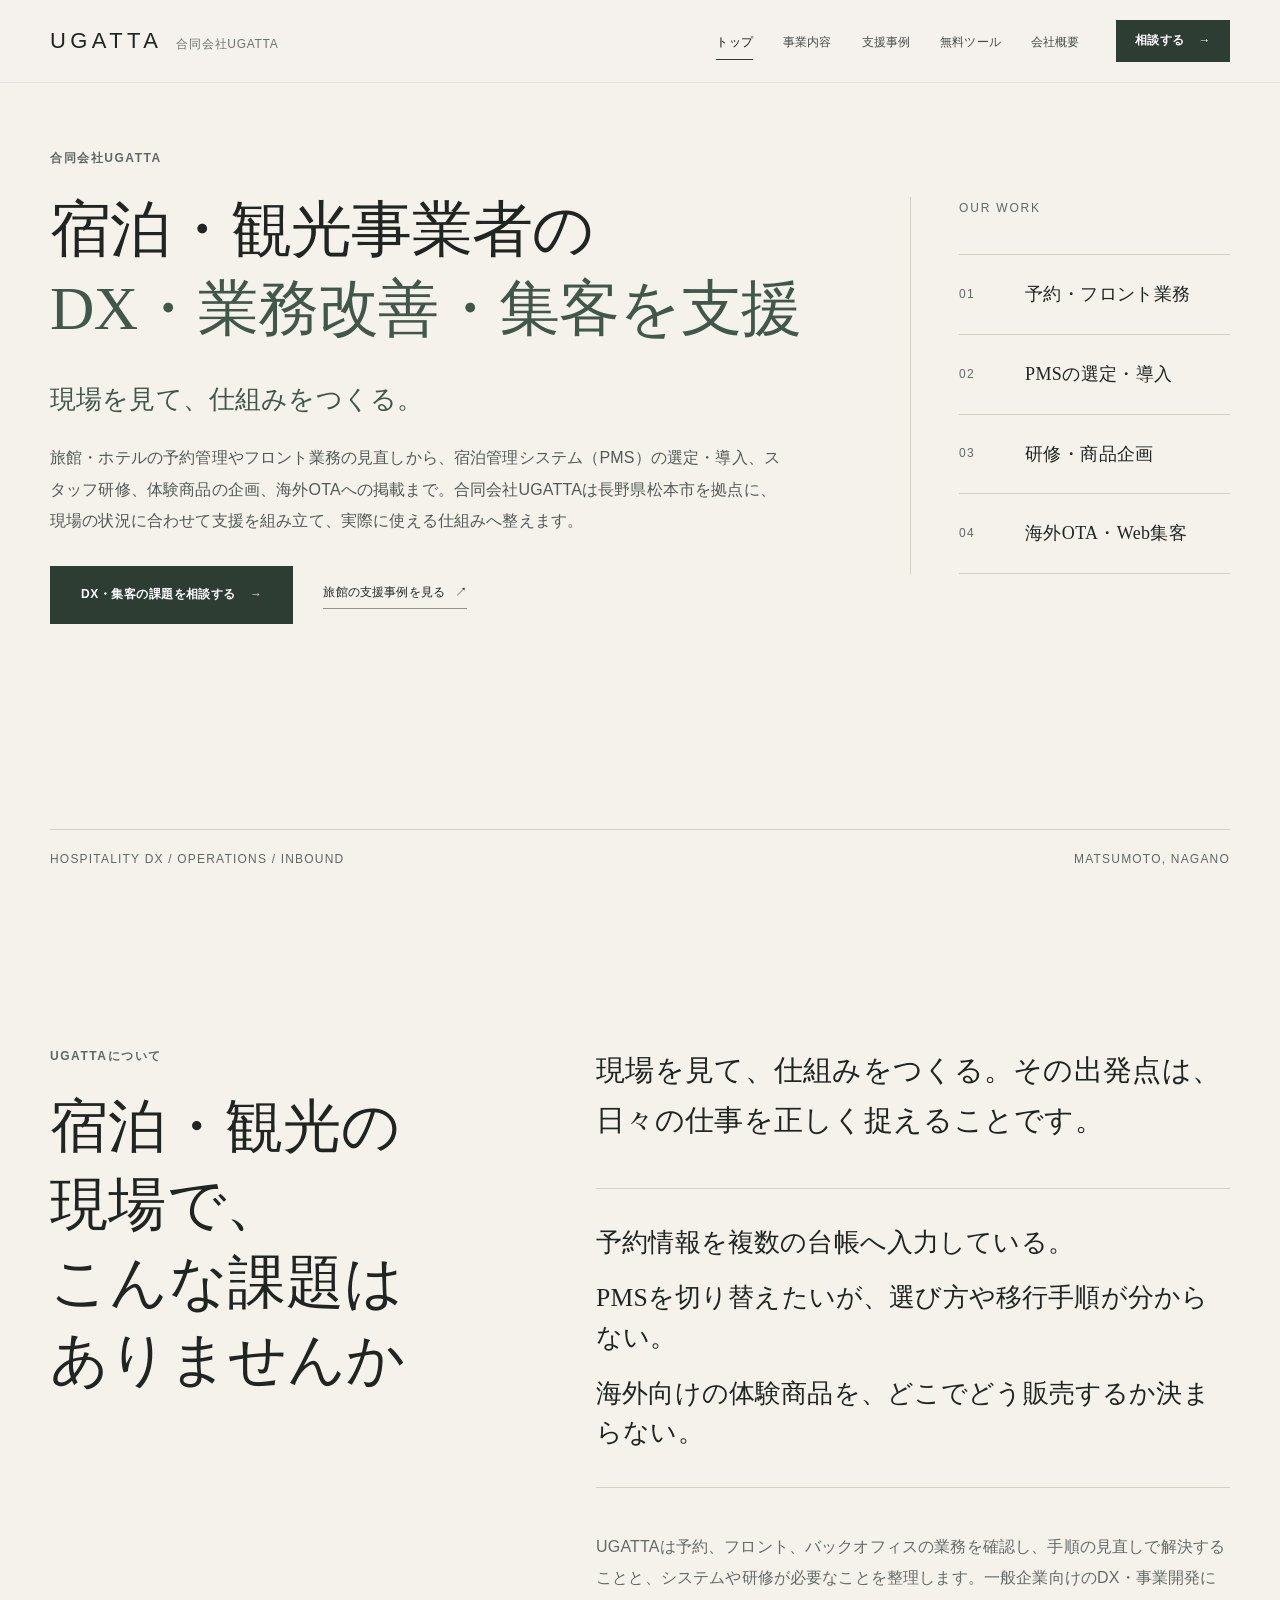
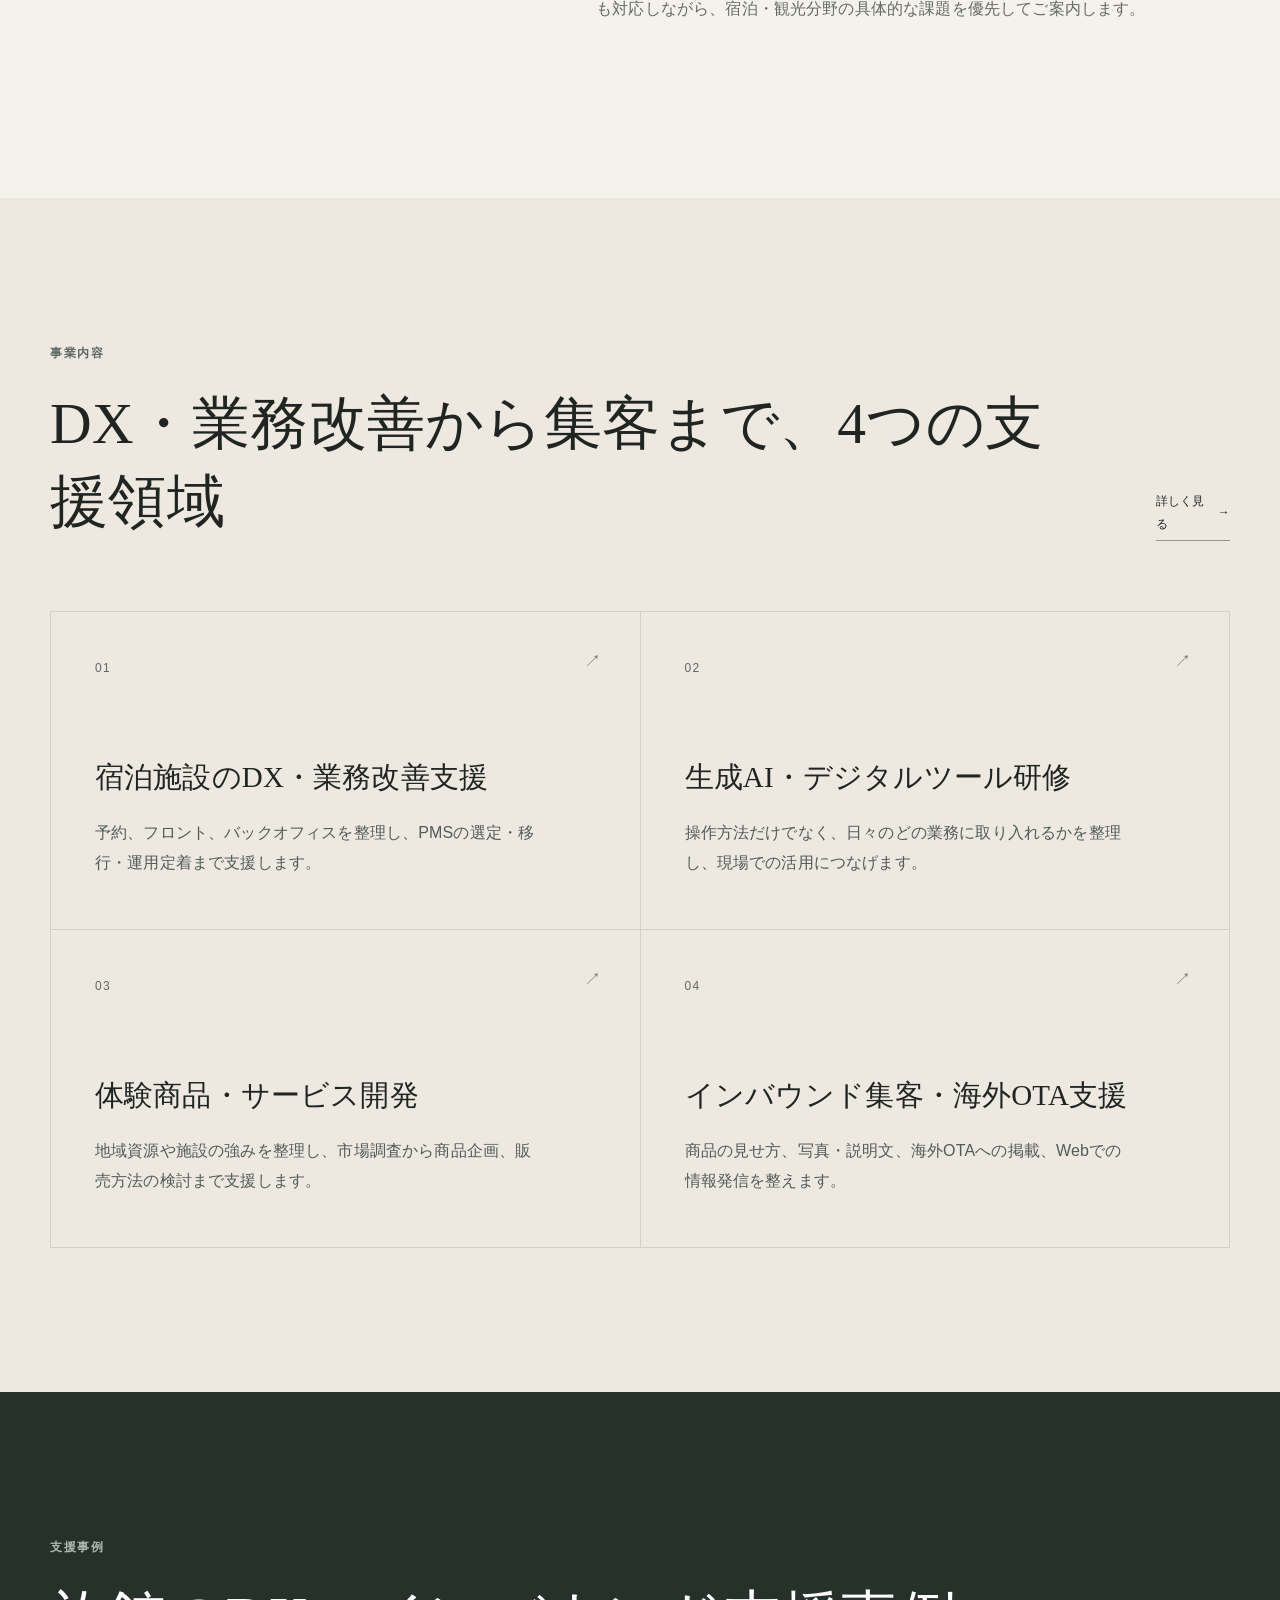
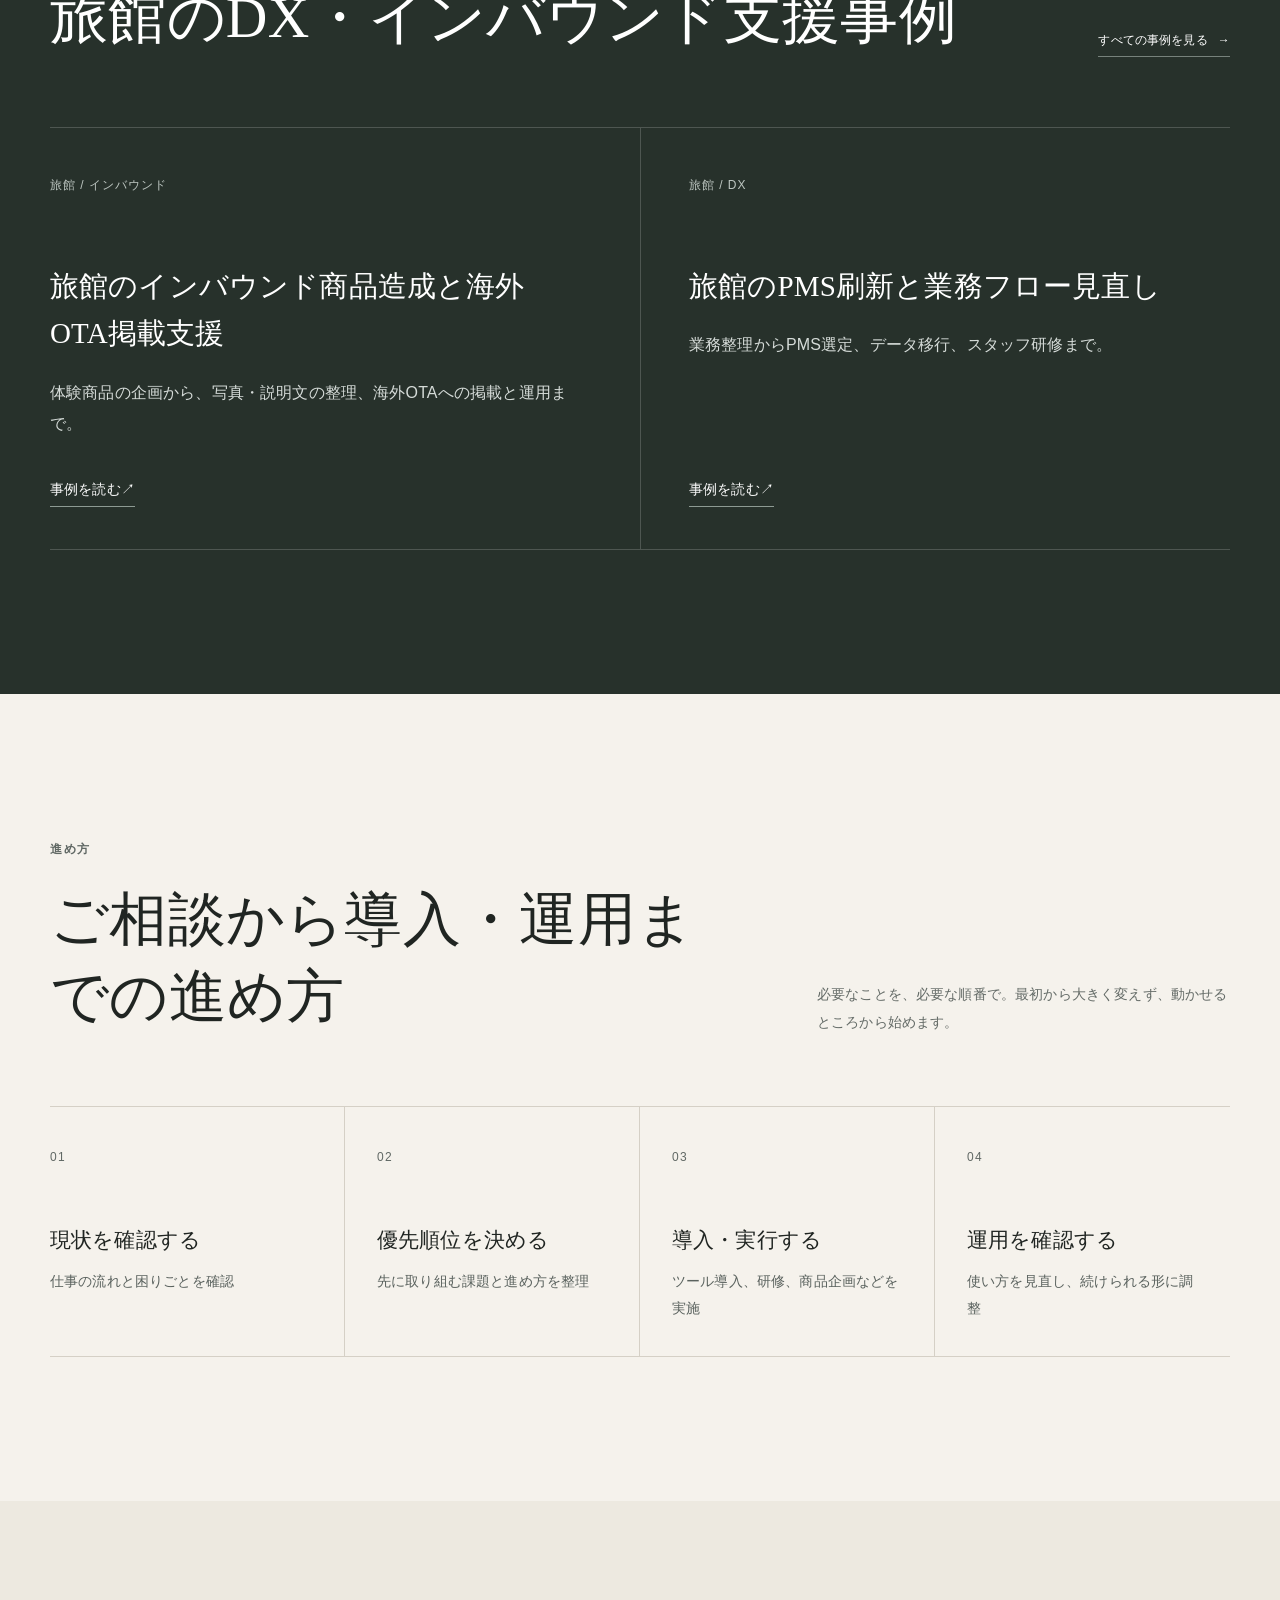
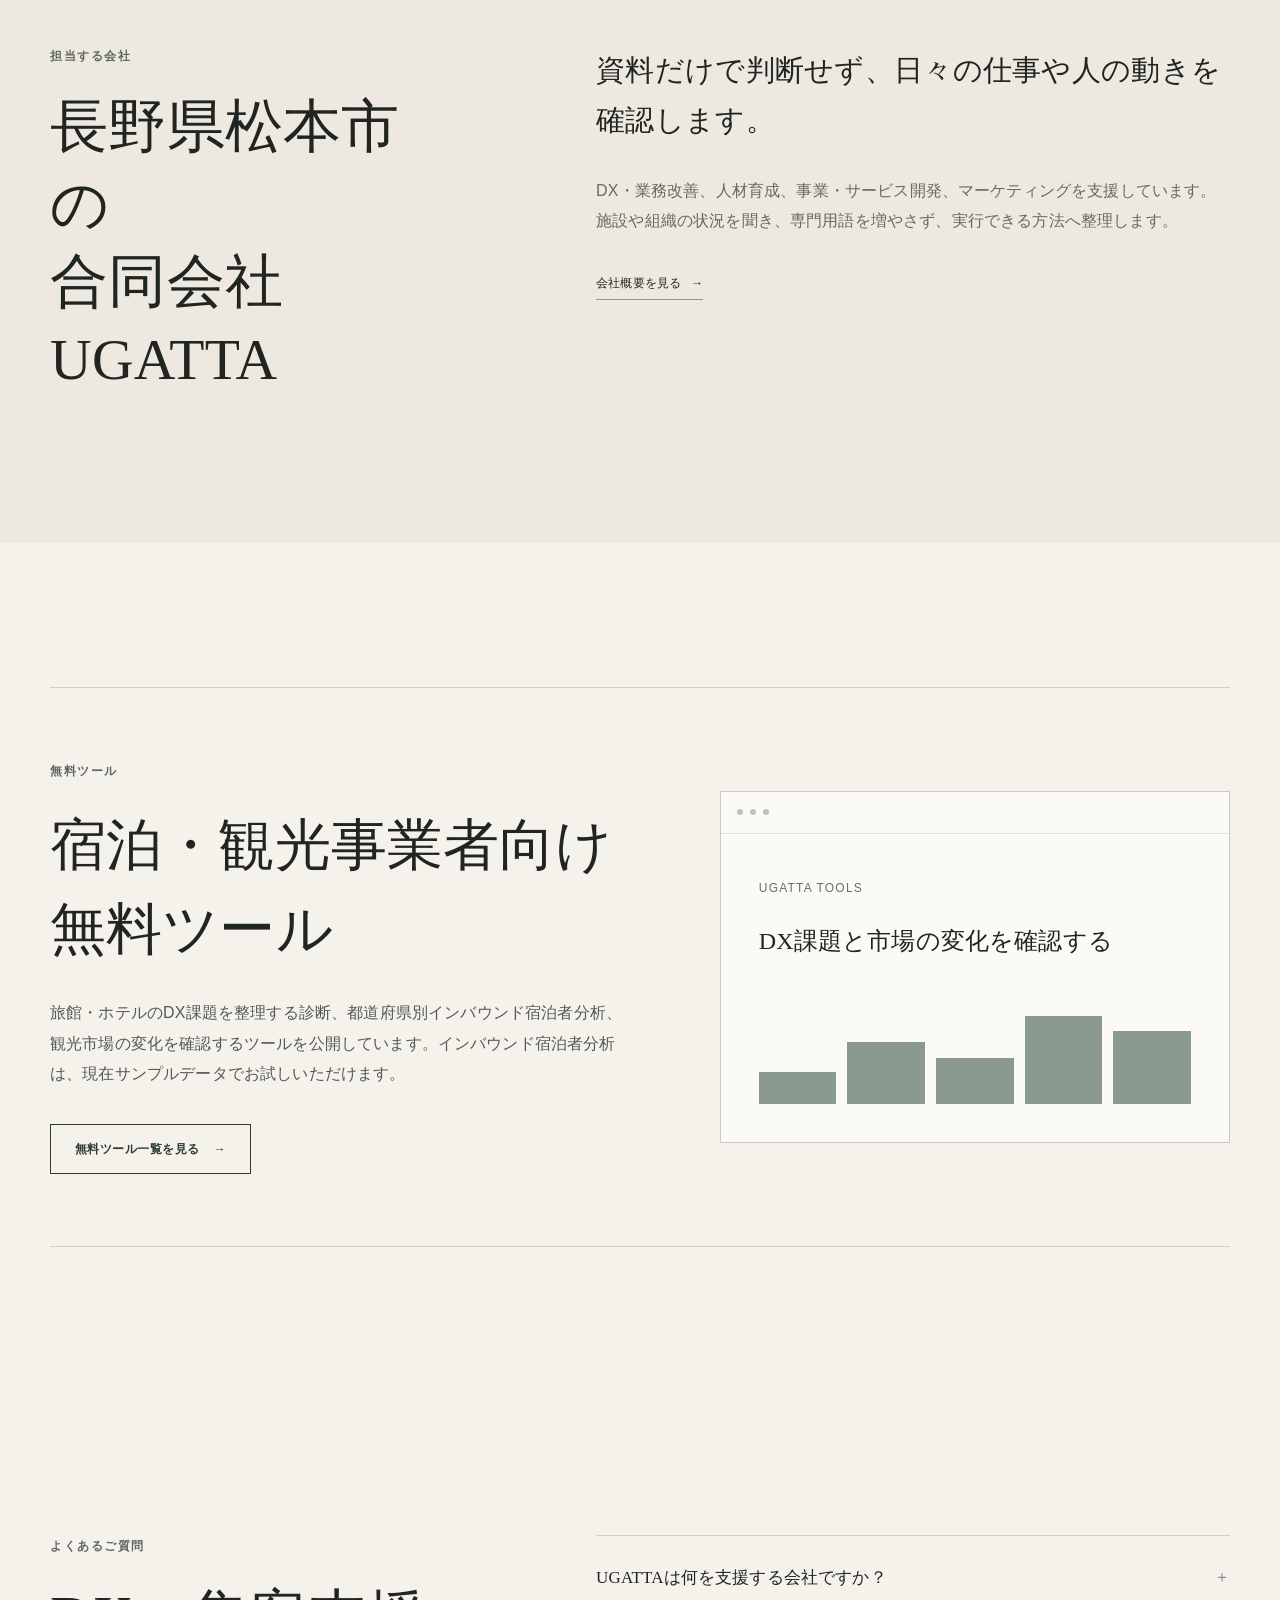
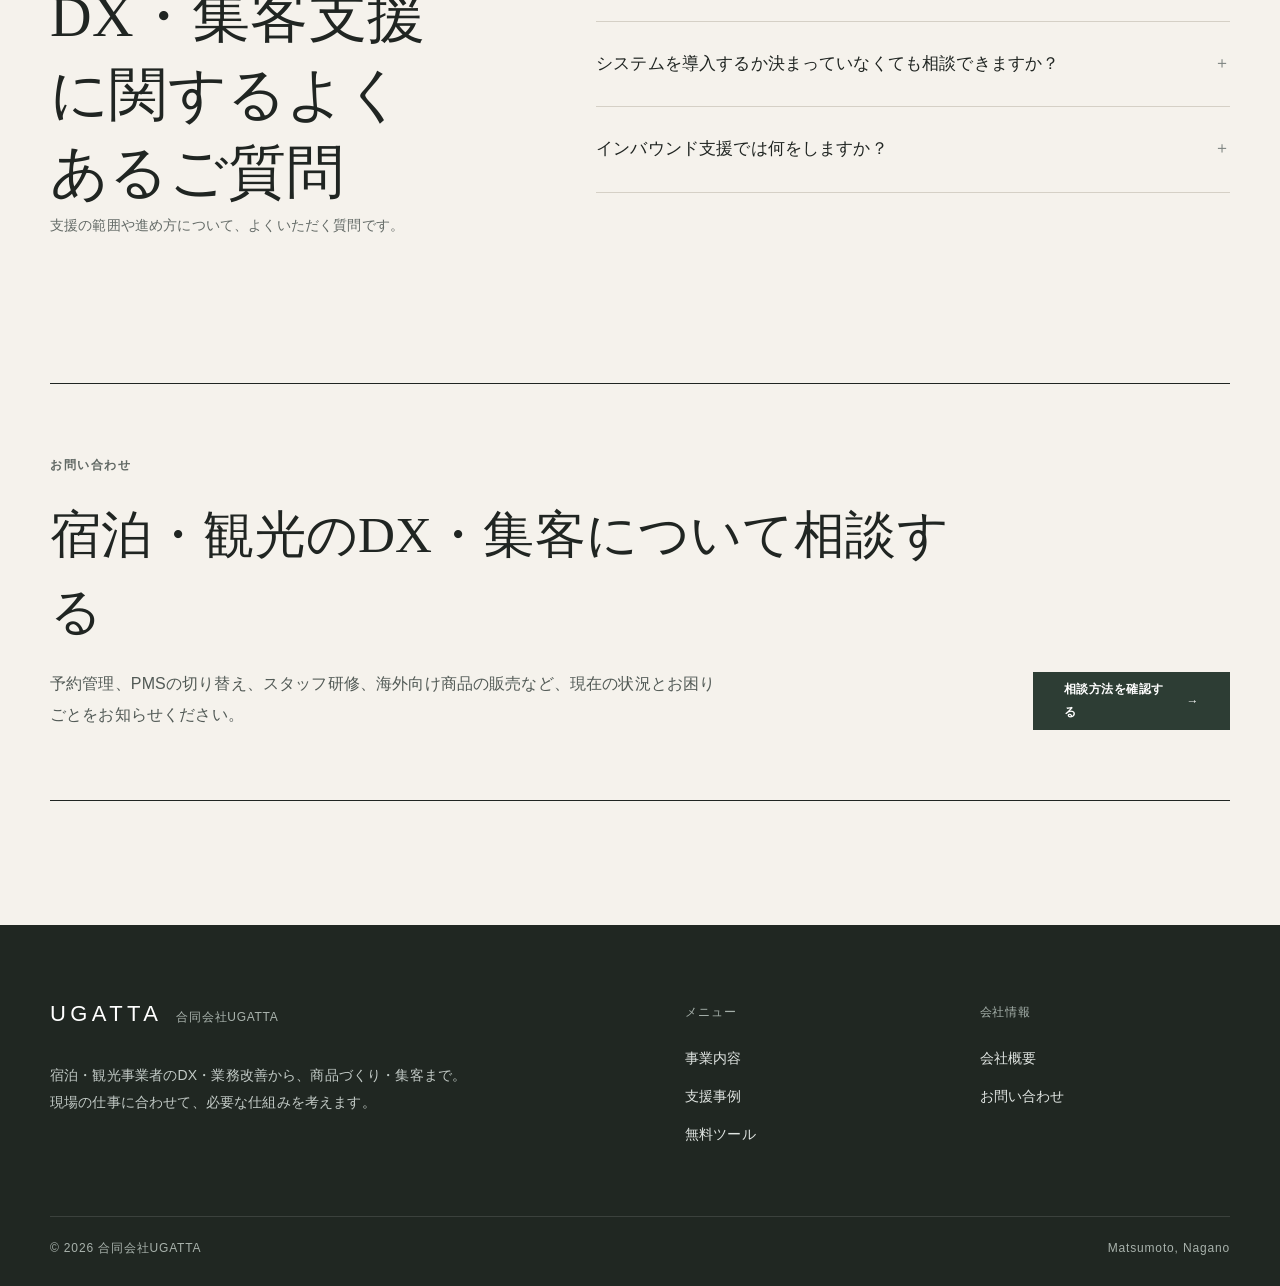
==== commit c7280c74: "Use production URL for inbound analysis" ====
--- a/index.html
+++ b/index.html
@@ -182,7 +182,7 @@
 <div>
 <p class="eyebrow">無料ツール</p>
 <h2>宿泊・観光事業者向け<br/>無料ツール</h2>
-<p>旅館・ホテルのDX課題を整理する診断、都道府県別インバウンド宿泊者分析、観光市場の変化を確認するツールを公開しています。インバウンド宿泊者分析は、現在デモデータでお試しいただけます。</p>
+<p>旅館・ホテルのDX課題を整理する診断、都道府県別インバウンド宿泊者分析、観光市場の変化を確認するツールを公開しています。インバウンド宿泊者分析は、現在サンプルデータでお試しいただけます。</p>
 <a class="button button--outline" href="useful.html">無料ツール一覧を見る<span aria-hidden="true">→</span></a>
 </div>
 <div aria-hidden="true" class="tool-window">
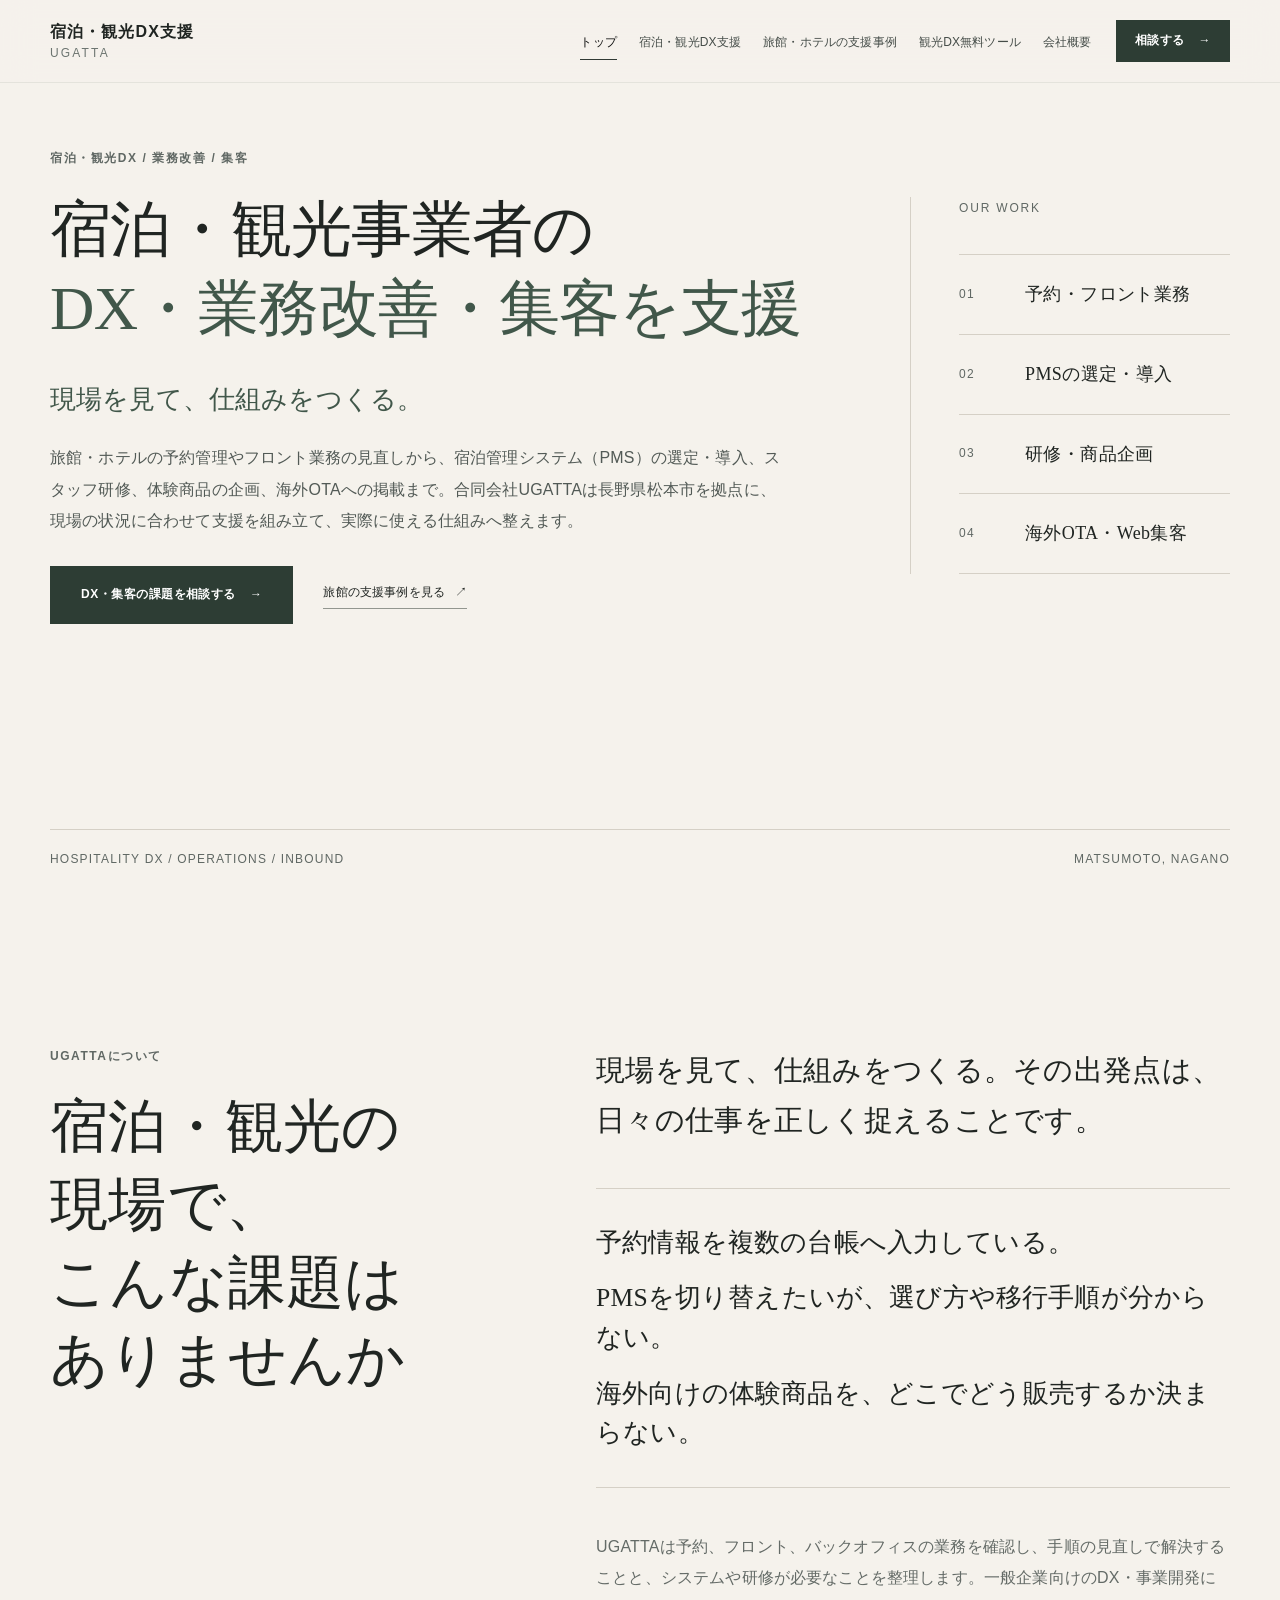
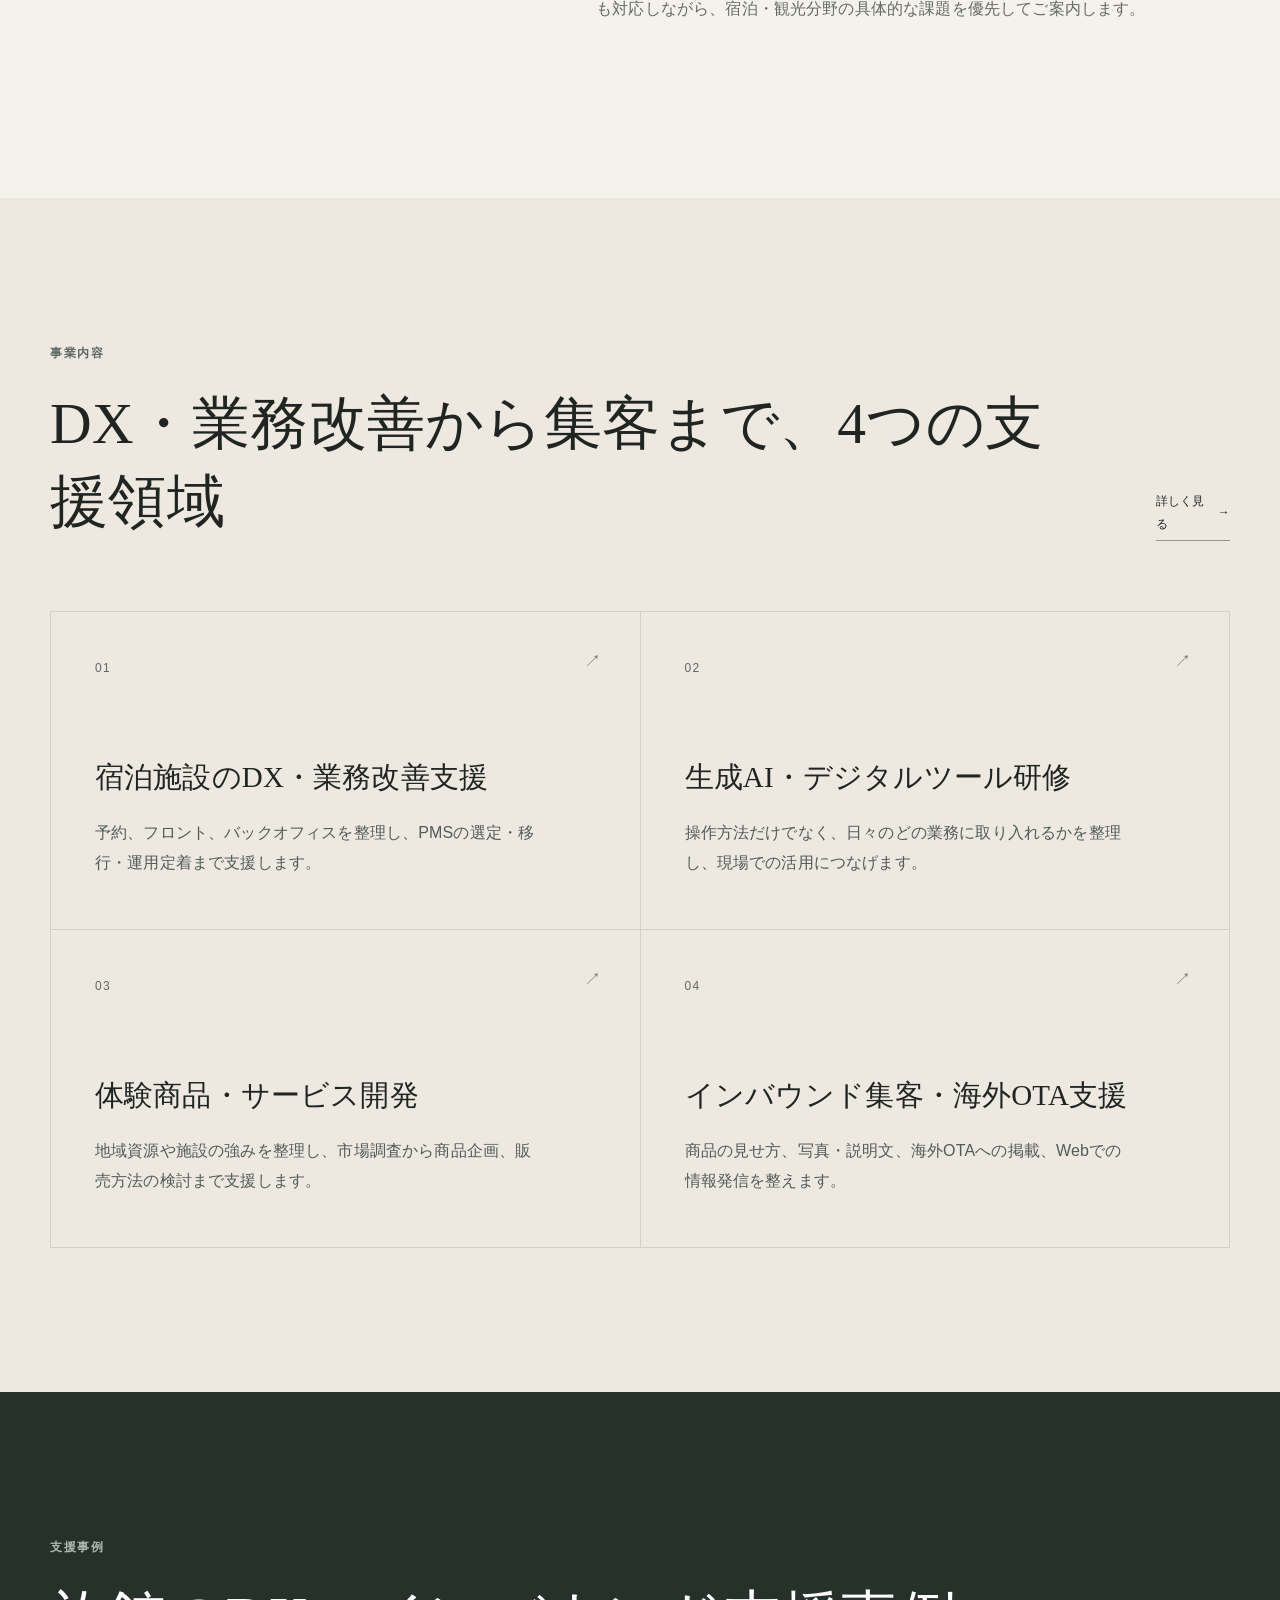
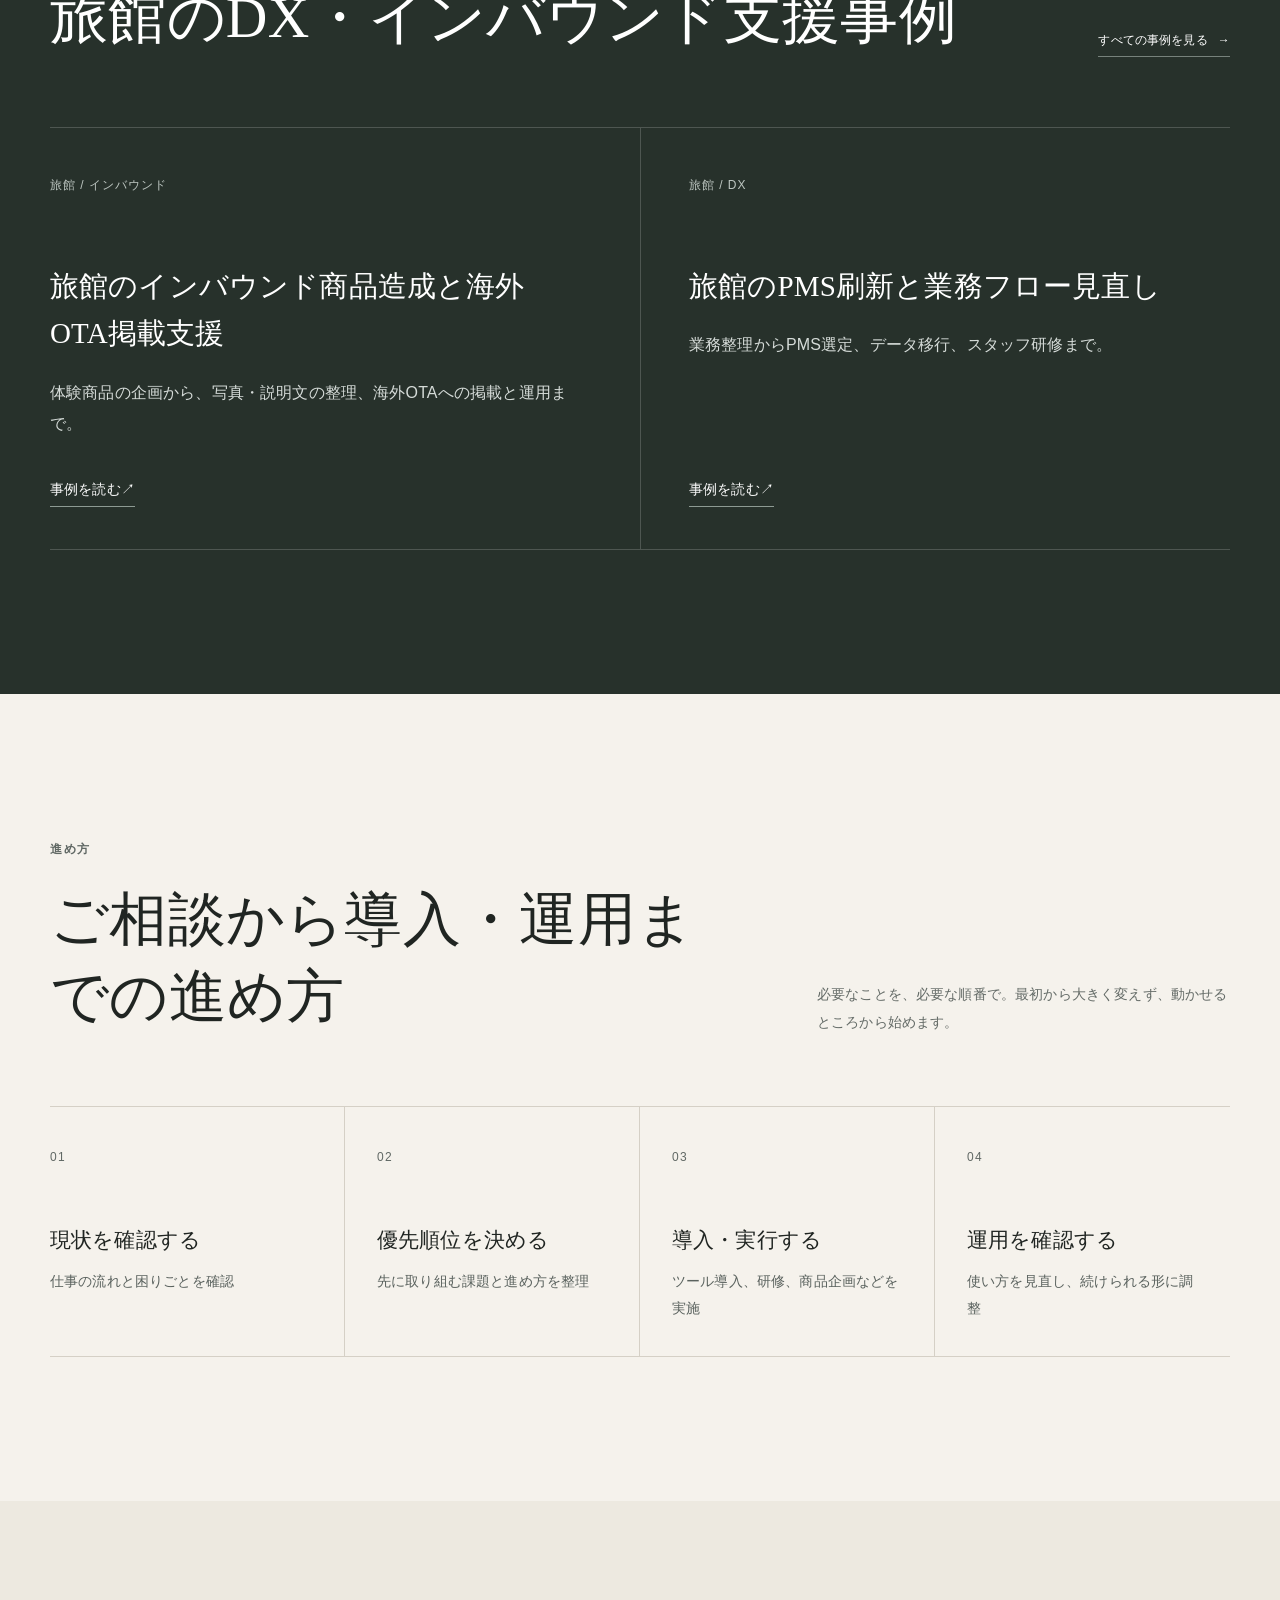
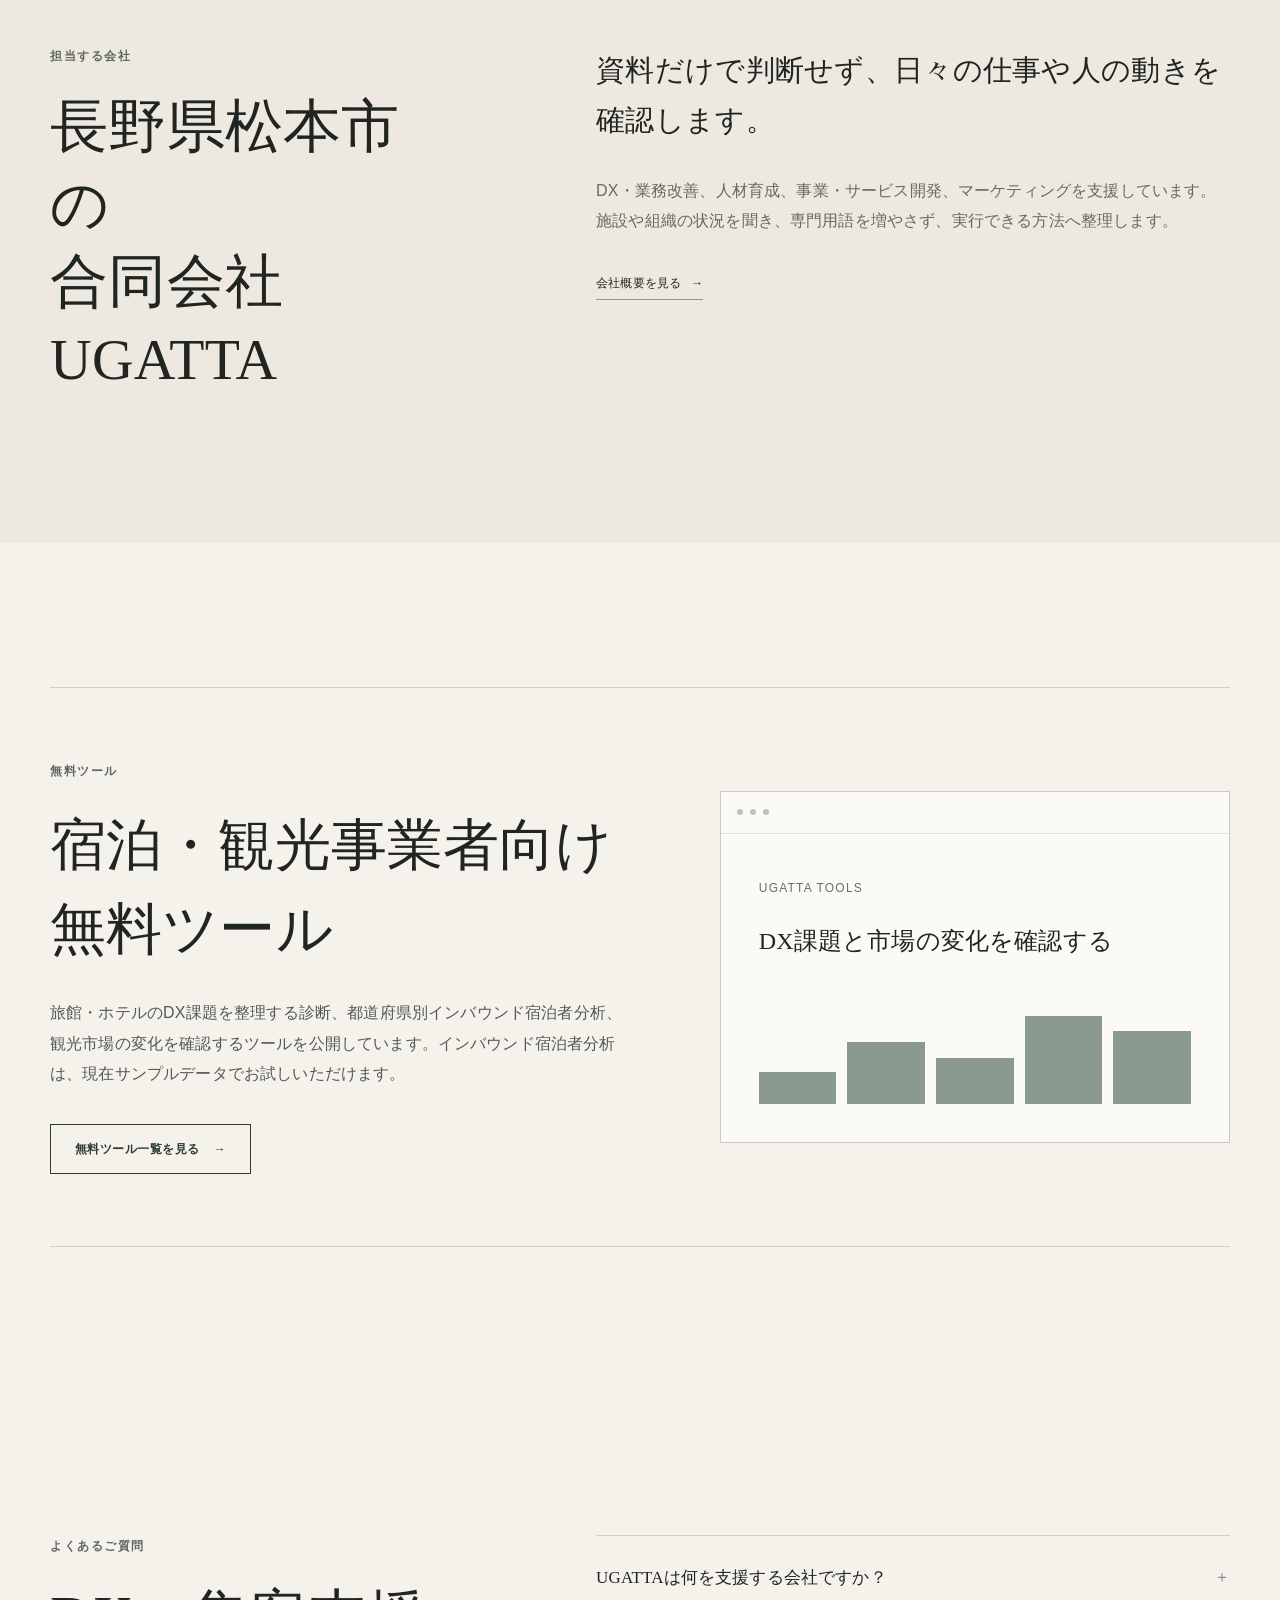
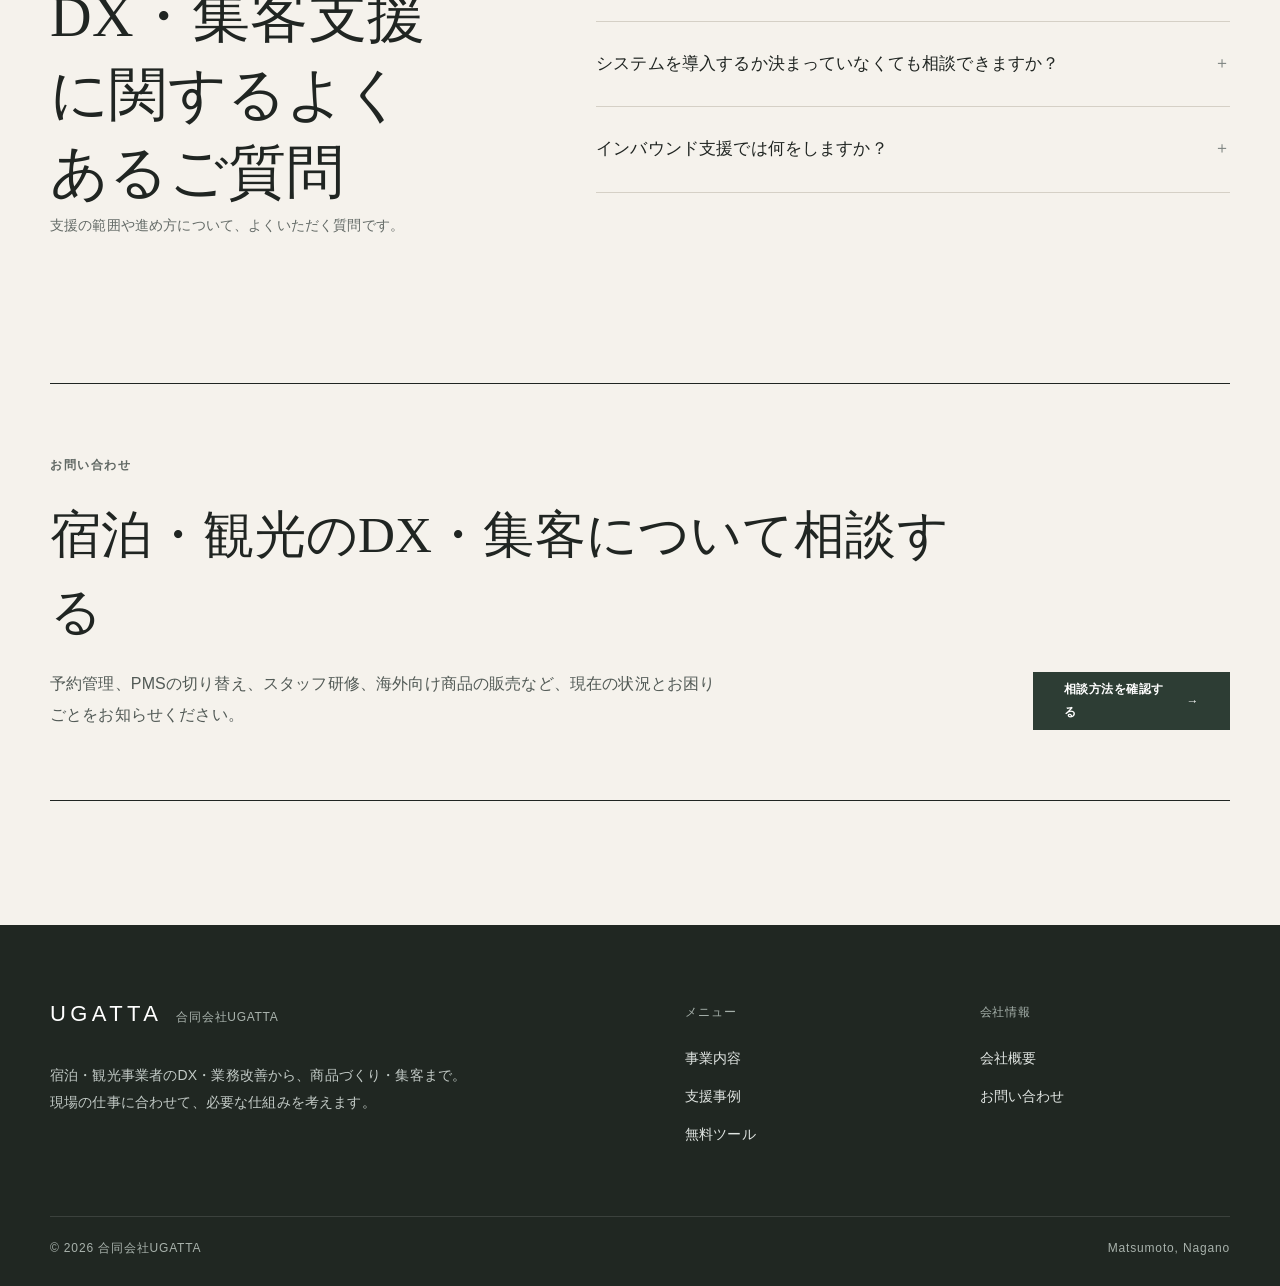
==== commit c78b22a2: "Emphasize hospitality and tourism DX in header" ====
--- a/index.html
+++ b/index.html
@@ -73,16 +73,16 @@
 <a class="skip-link" href="#main">本文へ移動</a>
 <header class="site-header" data-header="">
 <div class="container header-inner">
-<a aria-label="合同会社UGATTA トップページ" class="brand" href="./">
-<span class="brand-copy"><strong>UGATTA</strong><small>合同会社UGATTA</small></span>
+<a aria-label="宿泊・観光DX支援 UGATTA トップページ" class="brand brand--topic" href="./">
+<span class="brand-copy"><strong>宿泊・観光DX支援</strong><small>UGATTA</small></span>
 </a>
 <button aria-controls="global-nav" aria-expanded="false" aria-label="メニューを開く" class="menu-toggle" data-menu-toggle="" type="button"><span></span><span></span><span></span></button>
 <nav aria-label="メインナビゲーション" class="global-nav" data-nav="" id="global-nav">
 <ul>
 <li><a aria-current="page" href="./">トップ</a></li>
-<li><a href="services.html">事業内容</a></li>
-<li><a href="ugatta_case_studies.html">支援事例</a></li>
-<li><a href="useful.html">無料ツール</a></li>
+<li><a href="services.html">宿泊・観光DX支援</a></li>
+<li><a href="ugatta_case_studies.html">旅館・ホテルの支援事例</a></li>
+<li><a href="useful.html">観光DX無料ツール</a></li>
 <li><a href="about.html">会社概要</a></li>
 </ul>
 <a class="button button--small" data-analytics-event="contact_page_click" data-contact-destination="contact_page" href="contact.html">相談する<span aria-hidden="true">→</span></a>
@@ -93,7 +93,7 @@
 <section class="hero hero--home">
 <div class="container hero-grid">
 <div class="hero-copy">
-<p class="eyebrow">合同会社UGATTA</p>
+<p class="eyebrow">宿泊・観光DX / 業務改善 / 集客</p>
 <h1><span class="hero-title-line">宿泊・観光事業者の</span><span class="hero-title-line hero-title-line--accent">DX・業務改善・<wbr/>集客を支援</span></h1>
 <p class="hero-kicker">現場を見て、仕組みをつくる。</p>
 <p class="hero-lead">旅館・ホテルの予約管理やフロント業務の見直しから、宿泊管理システム（PMS）の選定・導入、スタッフ研修、体験商品の企画、海外OTAへの掲載まで。合同会社UGATTAは長野県松本市を拠点に、現場の状況に合わせて支援を組み立て、実際に使える仕組みへ整えます。</p>
--- a/css/style.css
+++ b/css/style.css
@@ -47,8 +47,11 @@
 .brand-copy{display:flex;align-items:baseline;gap:14px;line-height:1}
 .brand-copy strong{font-family:var(--latin);font-size:22px;font-weight:500;letter-spacing:.2em}
 .brand-copy small{color:#6c7470;font-size:12px;letter-spacing:.06em}
-.global-nav{display:flex;align-items:center;gap:36px}
-.global-nav ul{display:flex;align-items:center;gap:30px;list-style:none;margin:0;padding:0}
+.brand--topic .brand-copy{flex-direction:column;align-items:flex-start;gap:5px;line-height:1.2}
+.brand--topic .brand-copy strong{font-family:var(--sans);font-size:16px;font-weight:600;letter-spacing:.07em;white-space:nowrap}
+.brand--topic .brand-copy small{font-family:var(--latin);font-size:12px;font-weight:500;letter-spacing:.18em}
+.global-nav{display:flex;align-items:center;gap:24px}
+.global-nav ul{display:flex;align-items:center;gap:22px;list-style:none;margin:0;padding:0}
 .global-nav li a{position:relative;font-size:12px;font-weight:500;color:#454c48;transition:color .2s}
 .global-nav li a:hover,.global-nav li a[aria-current="page"]{color:#111}
 .global-nav li a[aria-current="page"]:after{content:"";position:absolute;left:0;right:0;bottom:-11px;height:1px;background:#313a35}
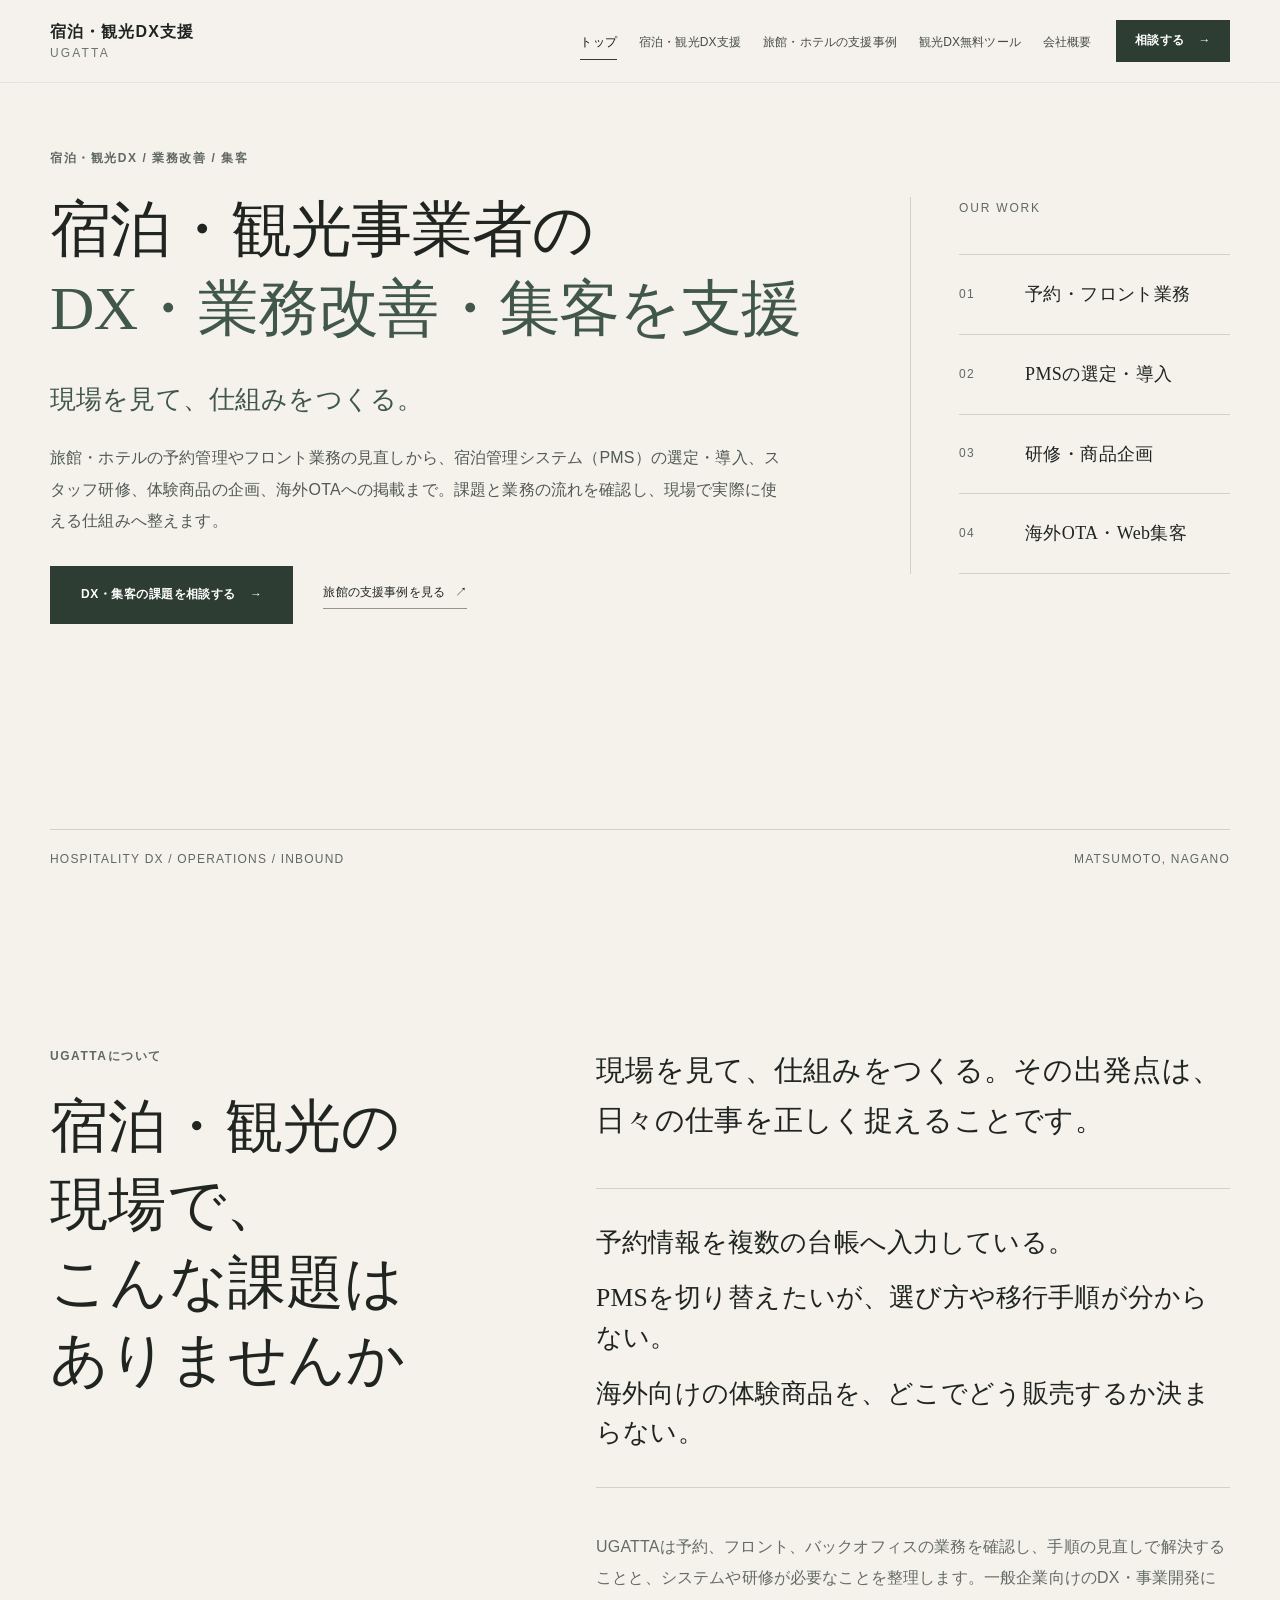
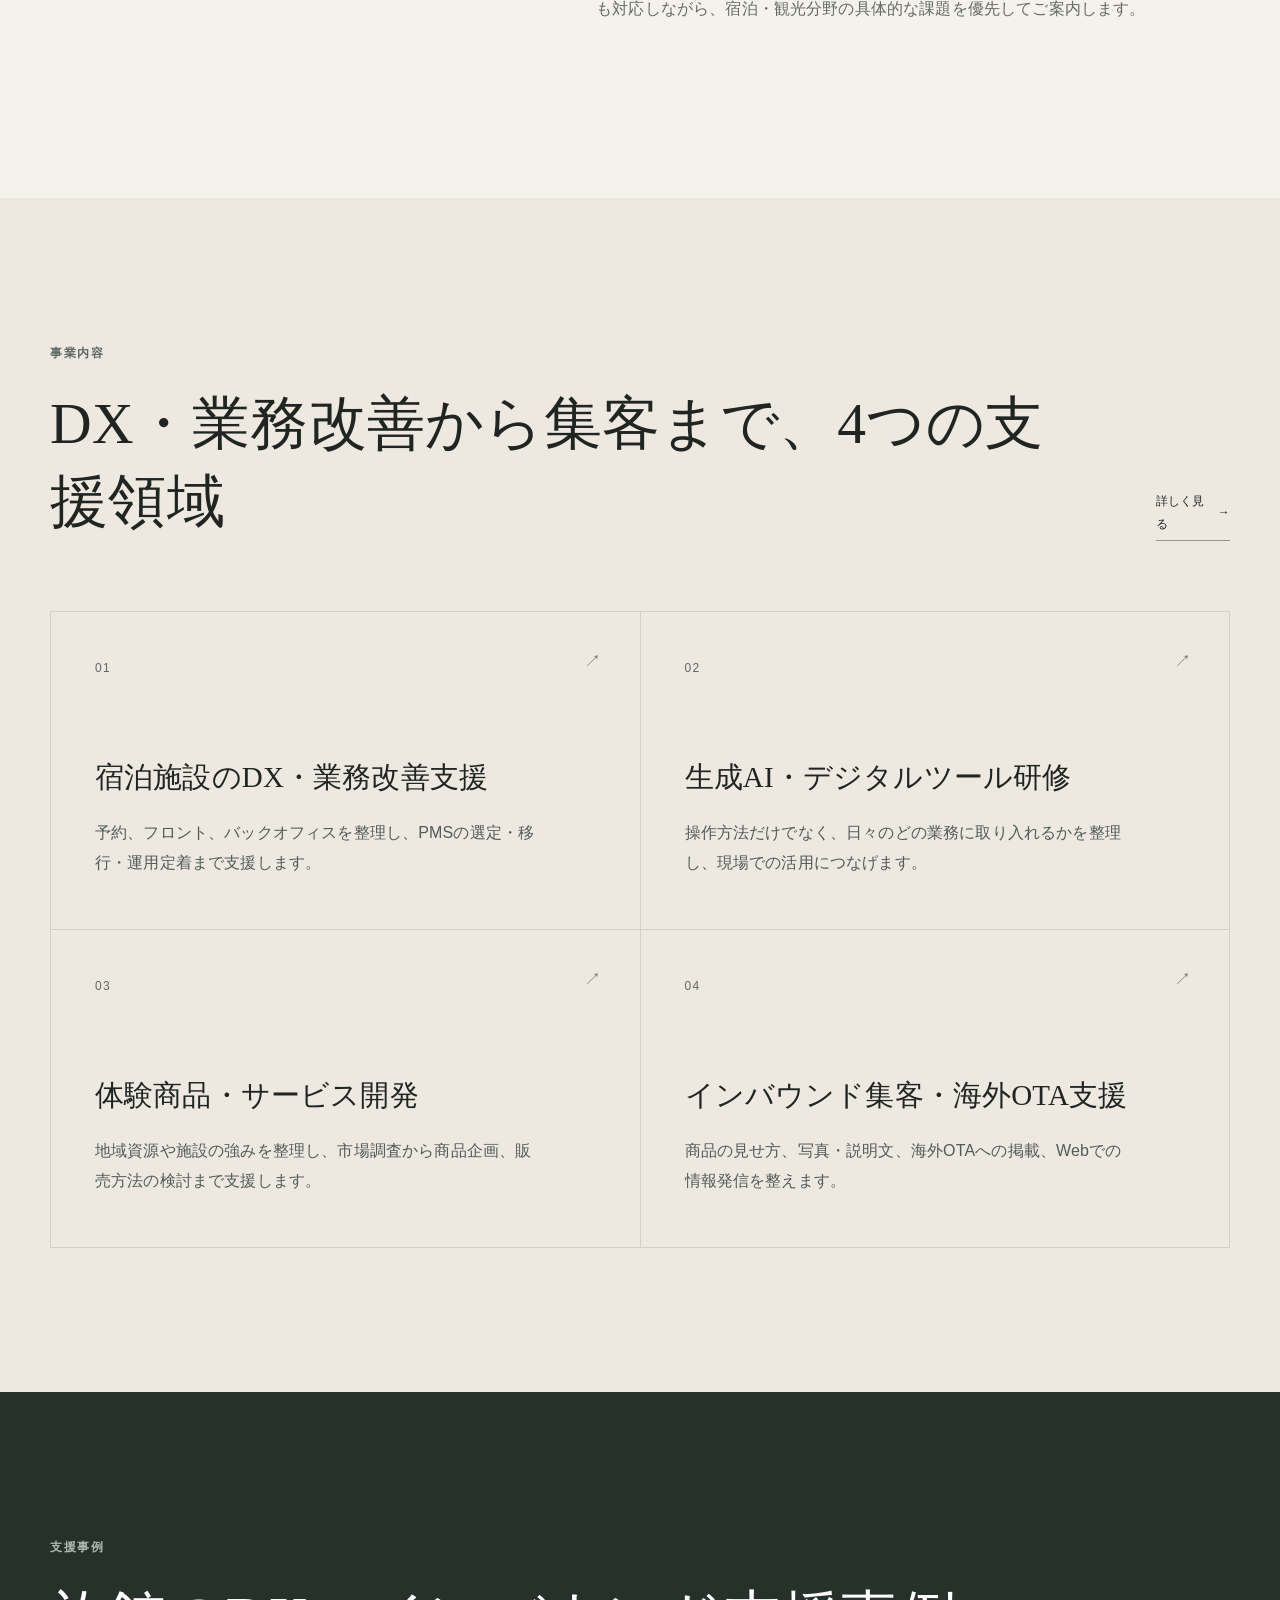
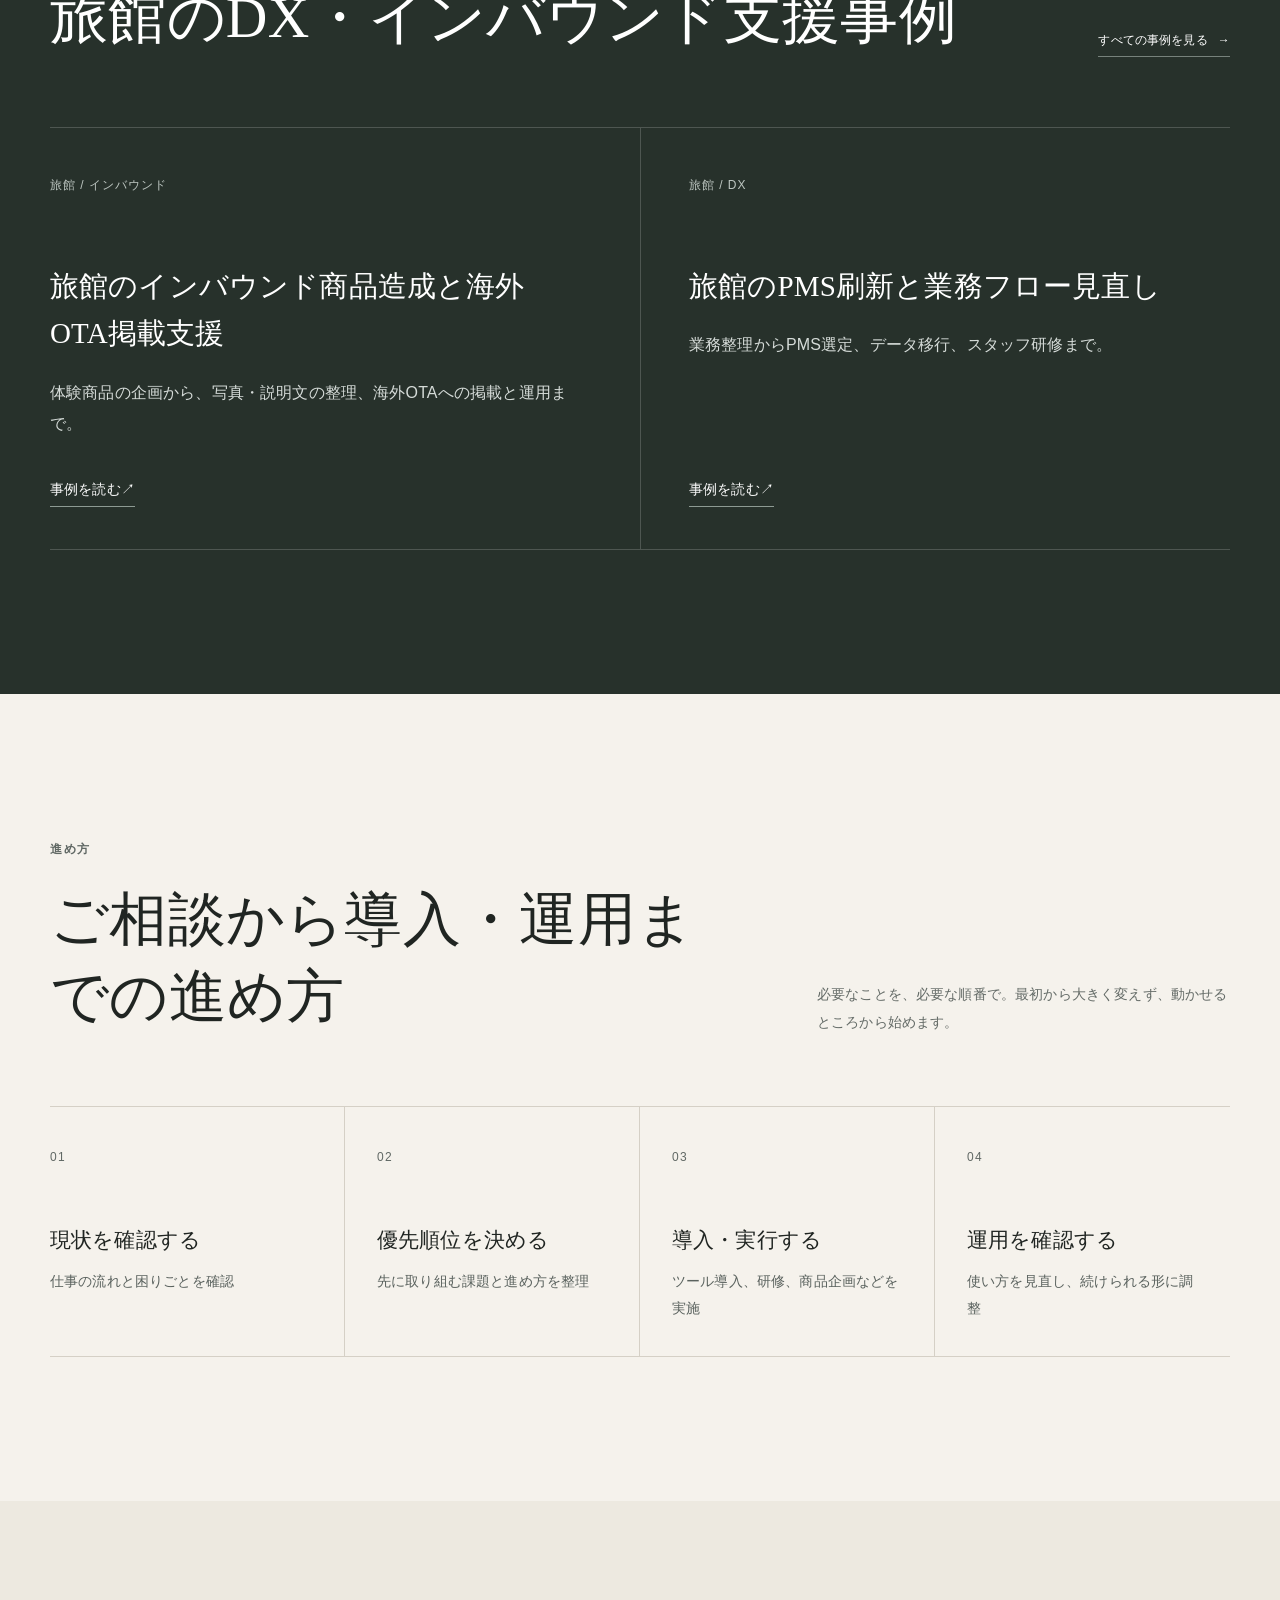
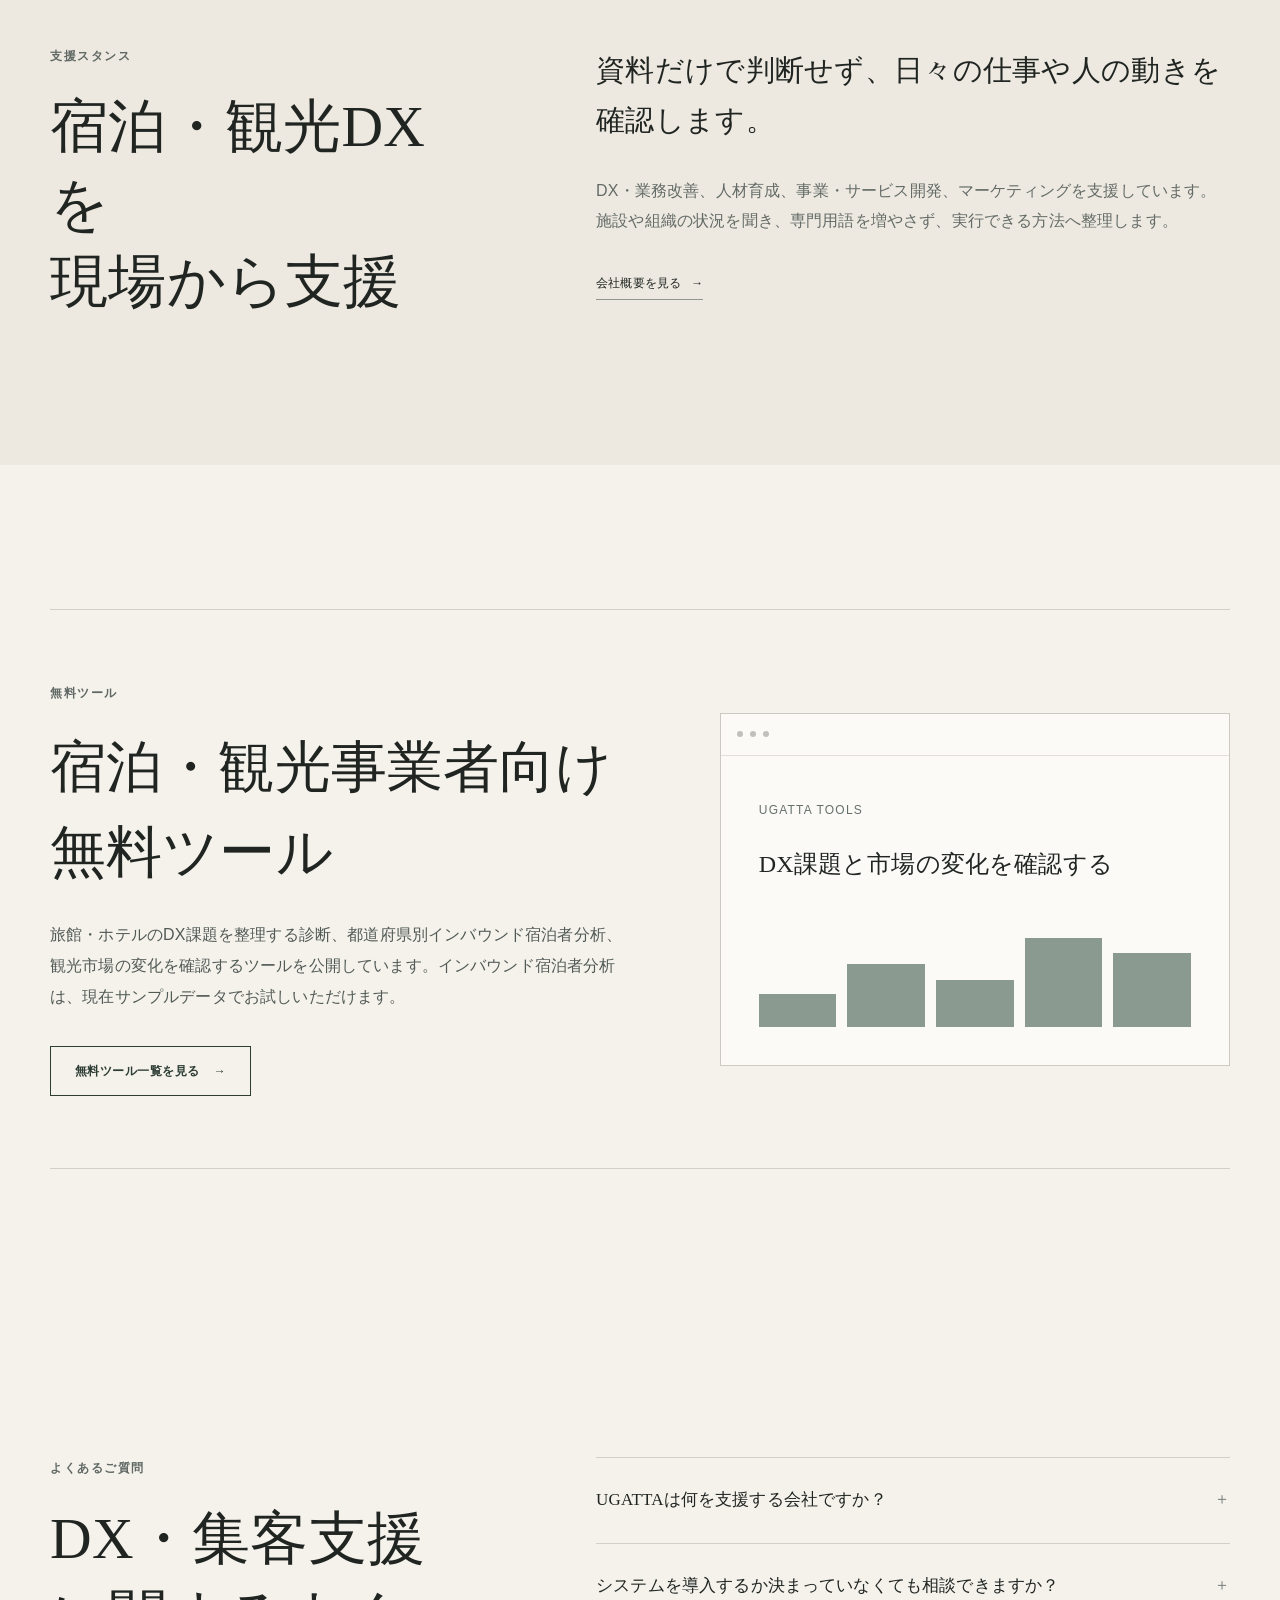
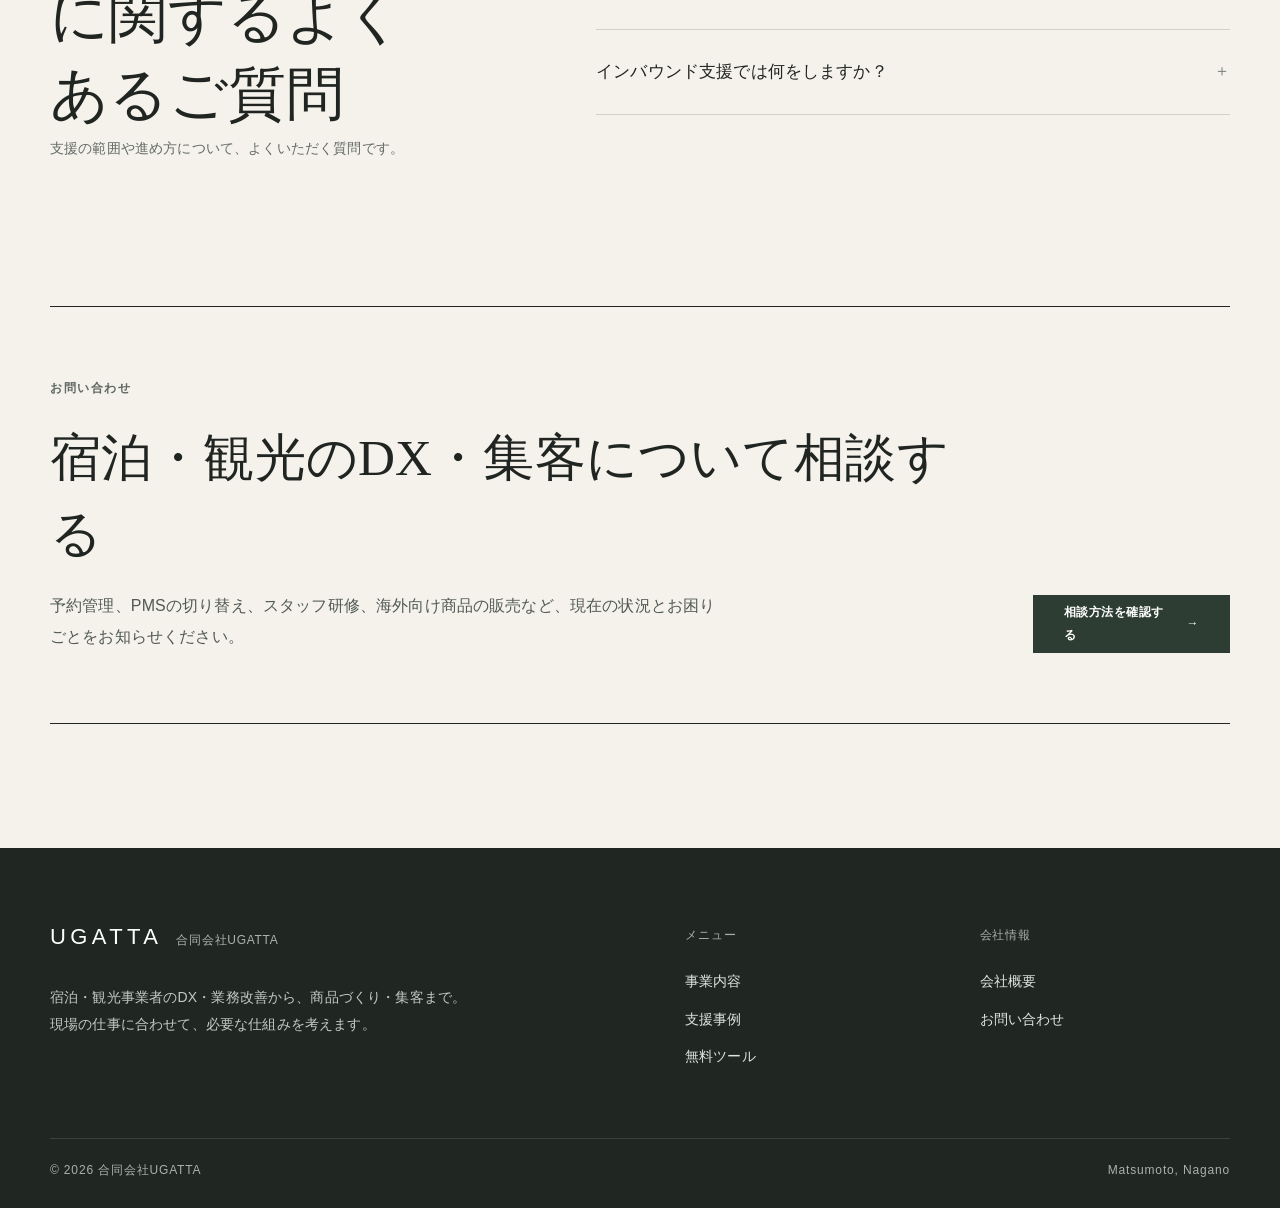
==== commit 699ce344: "Remove location-led company wording" ====
--- a/index.html
+++ b/index.html
@@ -13,7 +13,7 @@
 <meta charset="utf-8"/>
 <meta content="width=device-width, initial-scale=1.0" name="viewport"/>
 <title>宿泊・観光事業者のDX・業務改善・集客支援｜UGATTA</title>
-<meta content="旅館・ホテルなど宿泊・観光事業者のDX・業務改善・集客を支援する合同会社UGATTA。長野県松本市を拠点に、PMS導入、スタッフ研修、体験商品の企画、海外OTA掲載などを現場に合わせて進めます。" name="description"/>
+<meta content="旅館・ホテルなど宿泊・観光事業者のDX・業務改善・集客を支援。PMS導入、スタッフ研修、体験商品の企画、海外OTA掲載などを現場に合わせて進めます。" name="description"/>
 <meta content="noindex,nofollow,noarchive" name="robots"/>
 <link href="https://ugatta-llc.com/" rel="canonical"/>
 <meta content="ja_JP" property="og:locale"/>
@@ -44,7 +44,7 @@
         "url":"https://ugatta-llc.com/",
         "foundingDate":"2024-11",
         "address":{"@type":"PostalAddress","addressLocality":"松本市","addressRegion":"長野県","addressCountry":"JP"},
-        "description":"長野県松本市を拠点に、宿泊・観光事業者のDX・業務改善・人材育成・商品開発・集客を支援する会社です。",
+        "description":"宿泊・観光事業者のDX・業務改善・人材育成・商品開発・集客を、現場の状況に合わせて支援する会社です。",
         "knowsAbout":["宿泊施設のDX支援","業務改善","宿泊管理システム（PMS）の導入支援","デジタル人材育成","生成AI活用","体験商品開発","海外OTA掲載支援","インバウンド集客"]
       },
       {
@@ -96,7 +96,7 @@
 <p class="eyebrow">宿泊・観光DX / 業務改善 / 集客</p>
 <h1><span class="hero-title-line">宿泊・観光事業者の</span><span class="hero-title-line hero-title-line--accent">DX・業務改善・<wbr/>集客を支援</span></h1>
 <p class="hero-kicker">現場を見て、仕組みをつくる。</p>
-<p class="hero-lead">旅館・ホテルの予約管理やフロント業務の見直しから、宿泊管理システム（PMS）の選定・導入、スタッフ研修、体験商品の企画、海外OTAへの掲載まで。合同会社UGATTAは長野県松本市を拠点に、現場の状況に合わせて支援を組み立て、実際に使える仕組みへ整えます。</p>
+<p class="hero-lead">旅館・ホテルの予約管理やフロント業務の見直しから、宿泊管理システム（PMS）の選定・導入、スタッフ研修、体験商品の企画、海外OTAへの掲載まで。課題と業務の流れを確認し、現場で実際に使える仕組みへ整えます。</p>
 <div class="hero-actions">
 <a class="button button--large" data-analytics-event="contact_page_click" data-contact-destination="contact_page" href="contact.html">DX・集客の課題を相談する<span aria-hidden="true">→</span></a>
 <a class="text-link" href="ugatta_case_studies.html">旅館の支援事例を見る<span aria-hidden="true">↗</span></a>
@@ -173,7 +173,7 @@
 </section>
 <section class="section section--tint">
 <div class="container about-message-grid reveal">
-<div><p class="eyebrow">担当する会社</p><h2 class="section-title section-title--left">長野県松本市の<br/>合同会社UGATTA</h2></div>
+<div><p class="eyebrow">支援スタンス</p><h2 class="section-title section-title--left">宿泊・観光DXを<br/>現場から支援</h2></div>
 <div class="intro-copy"><p class="lead-copy">資料だけで判断せず、日々の仕事や人の動きを確認します。</p><p>DX・業務改善、人材育成、事業・サービス開発、マーケティングを支援しています。施設や組織の状況を聞き、専門用語を増やさず、実行できる方法へ整理します。</p><a class="text-link" href="about.html">会社概要を見る<span aria-hidden="true">→</span></a></div>
 </div>
 </section>
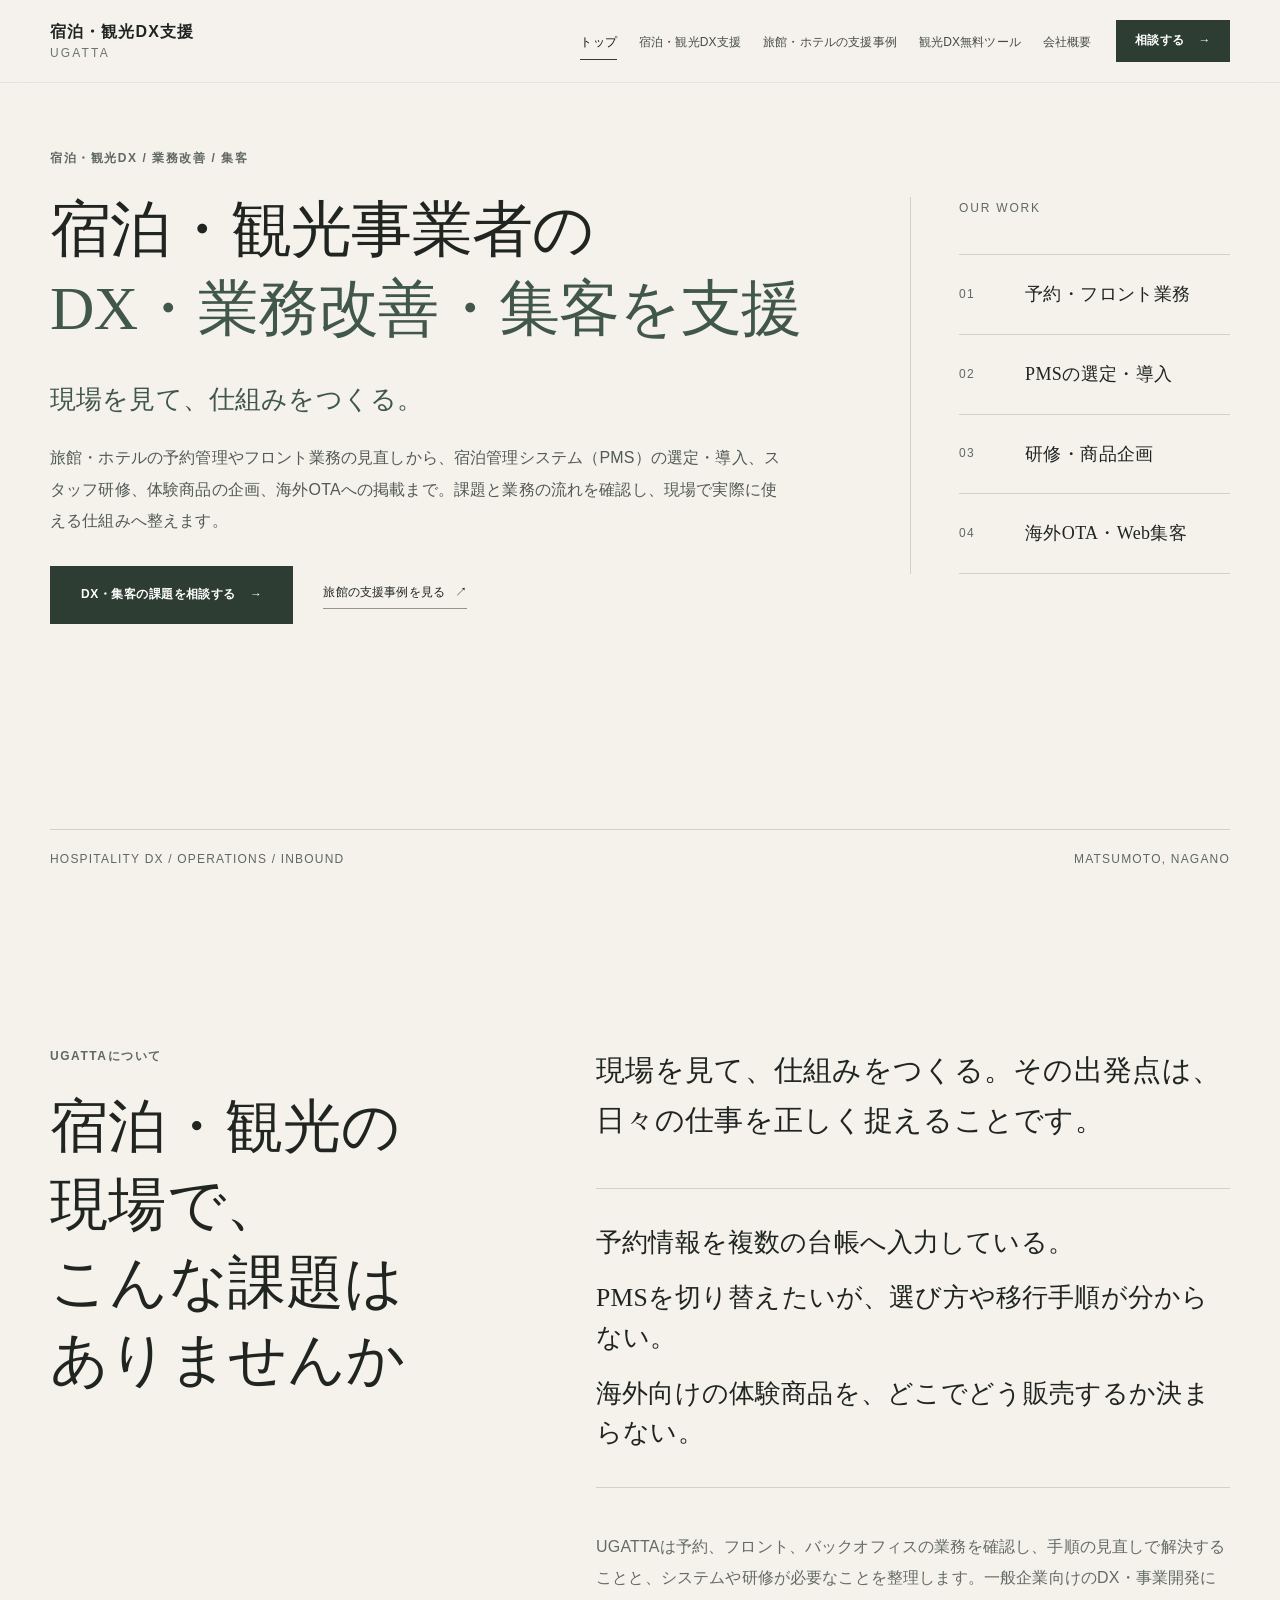
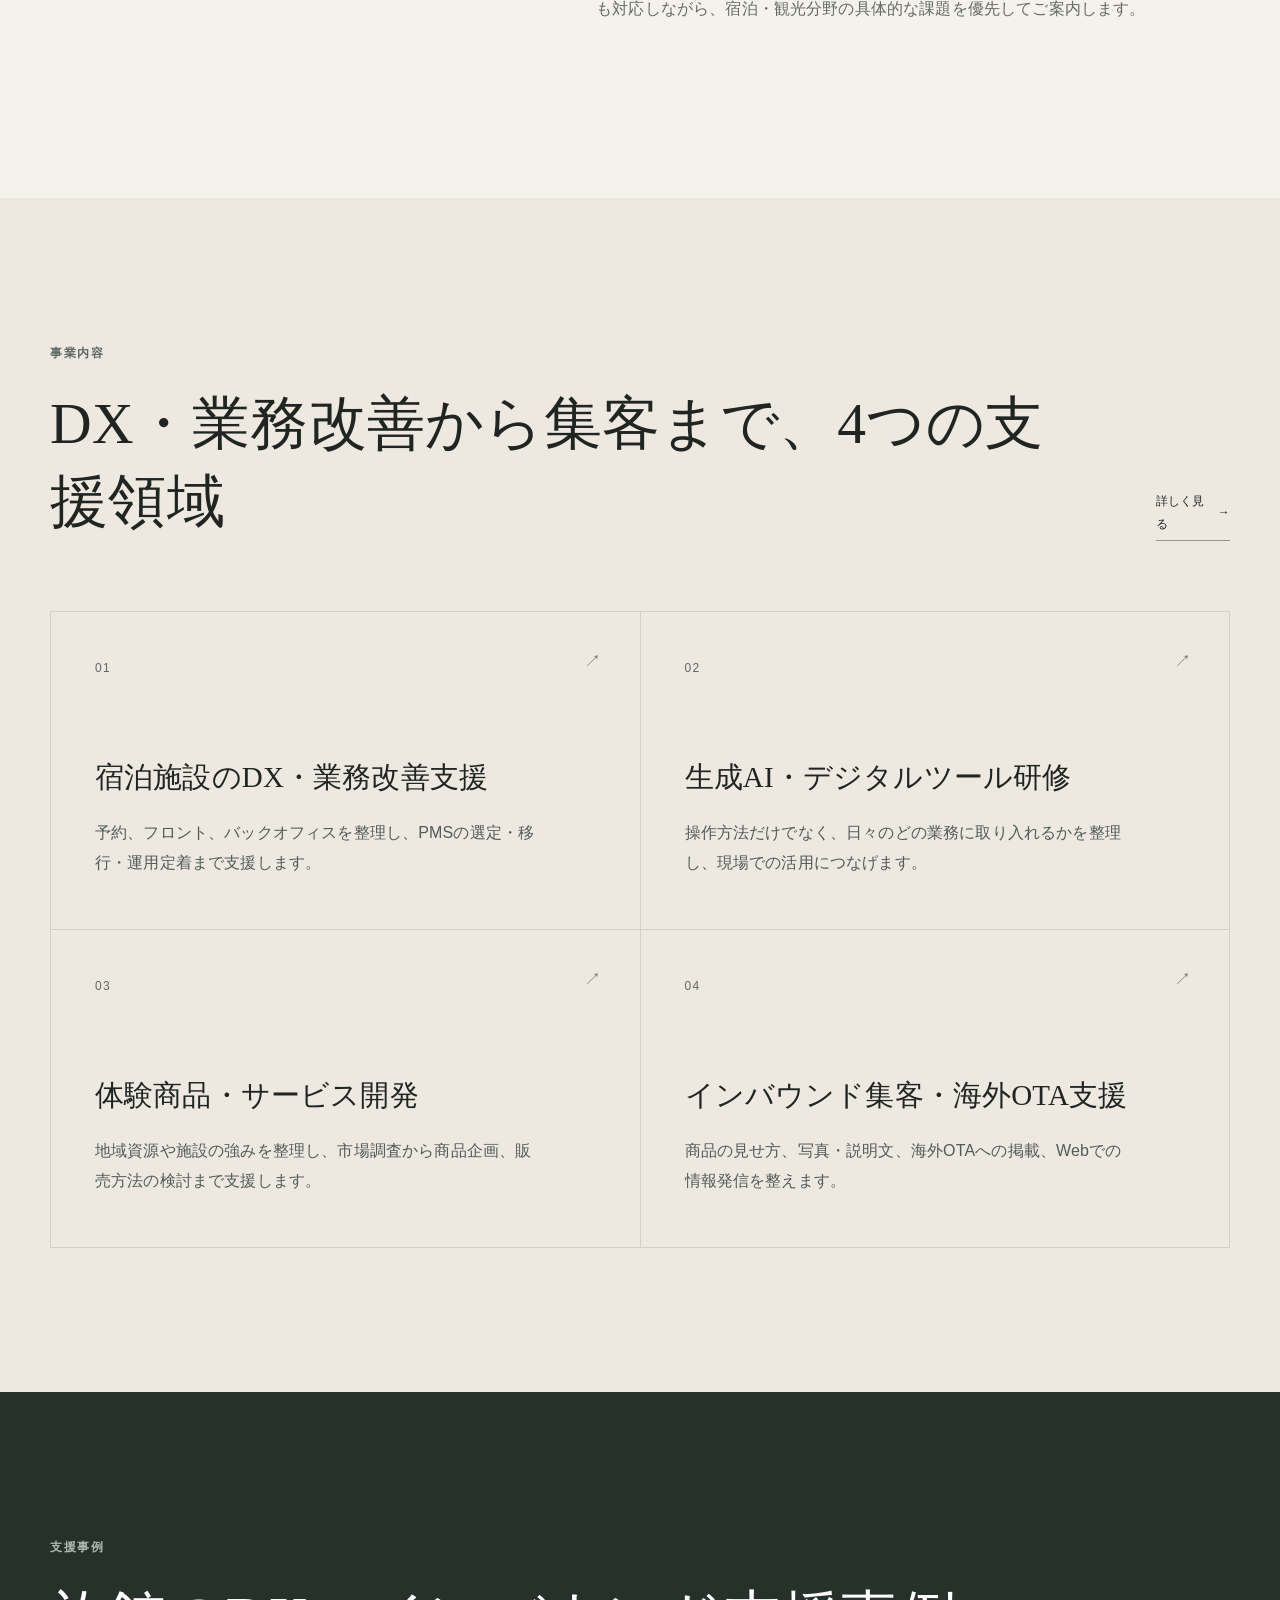
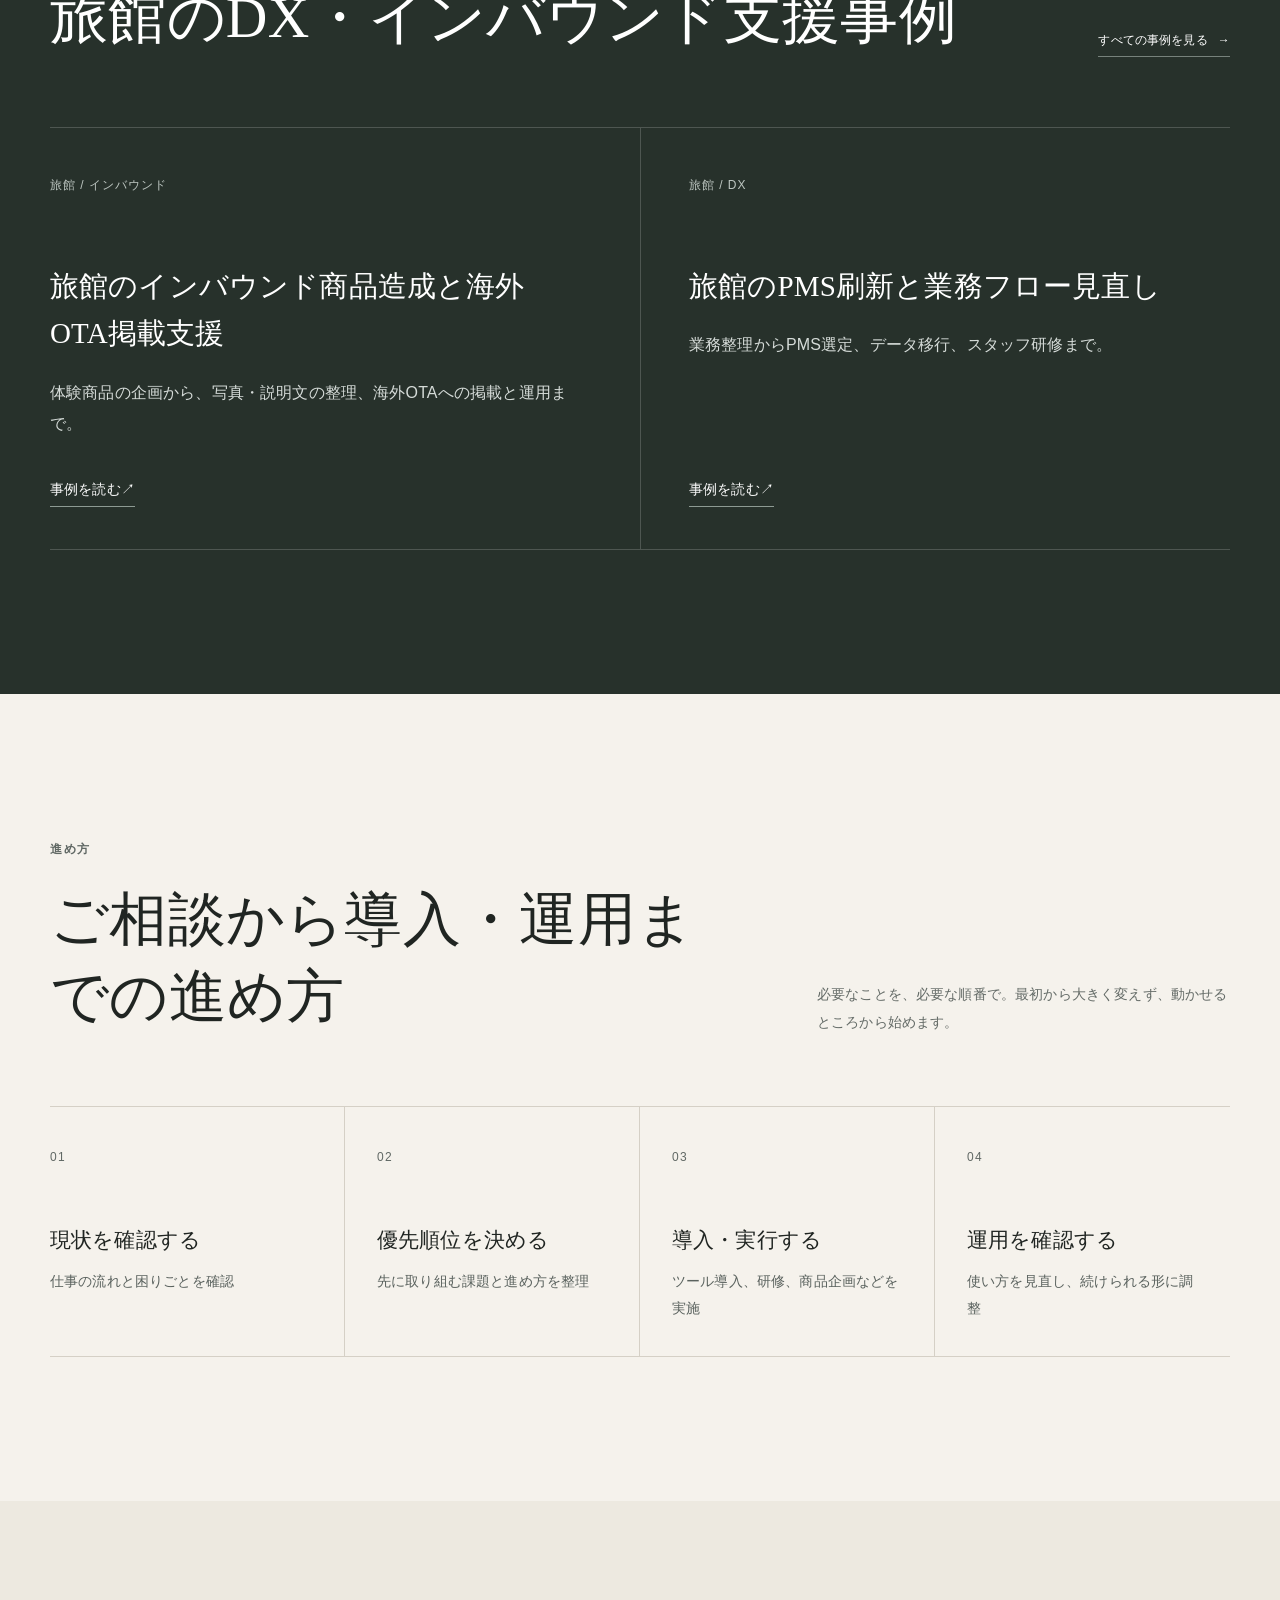
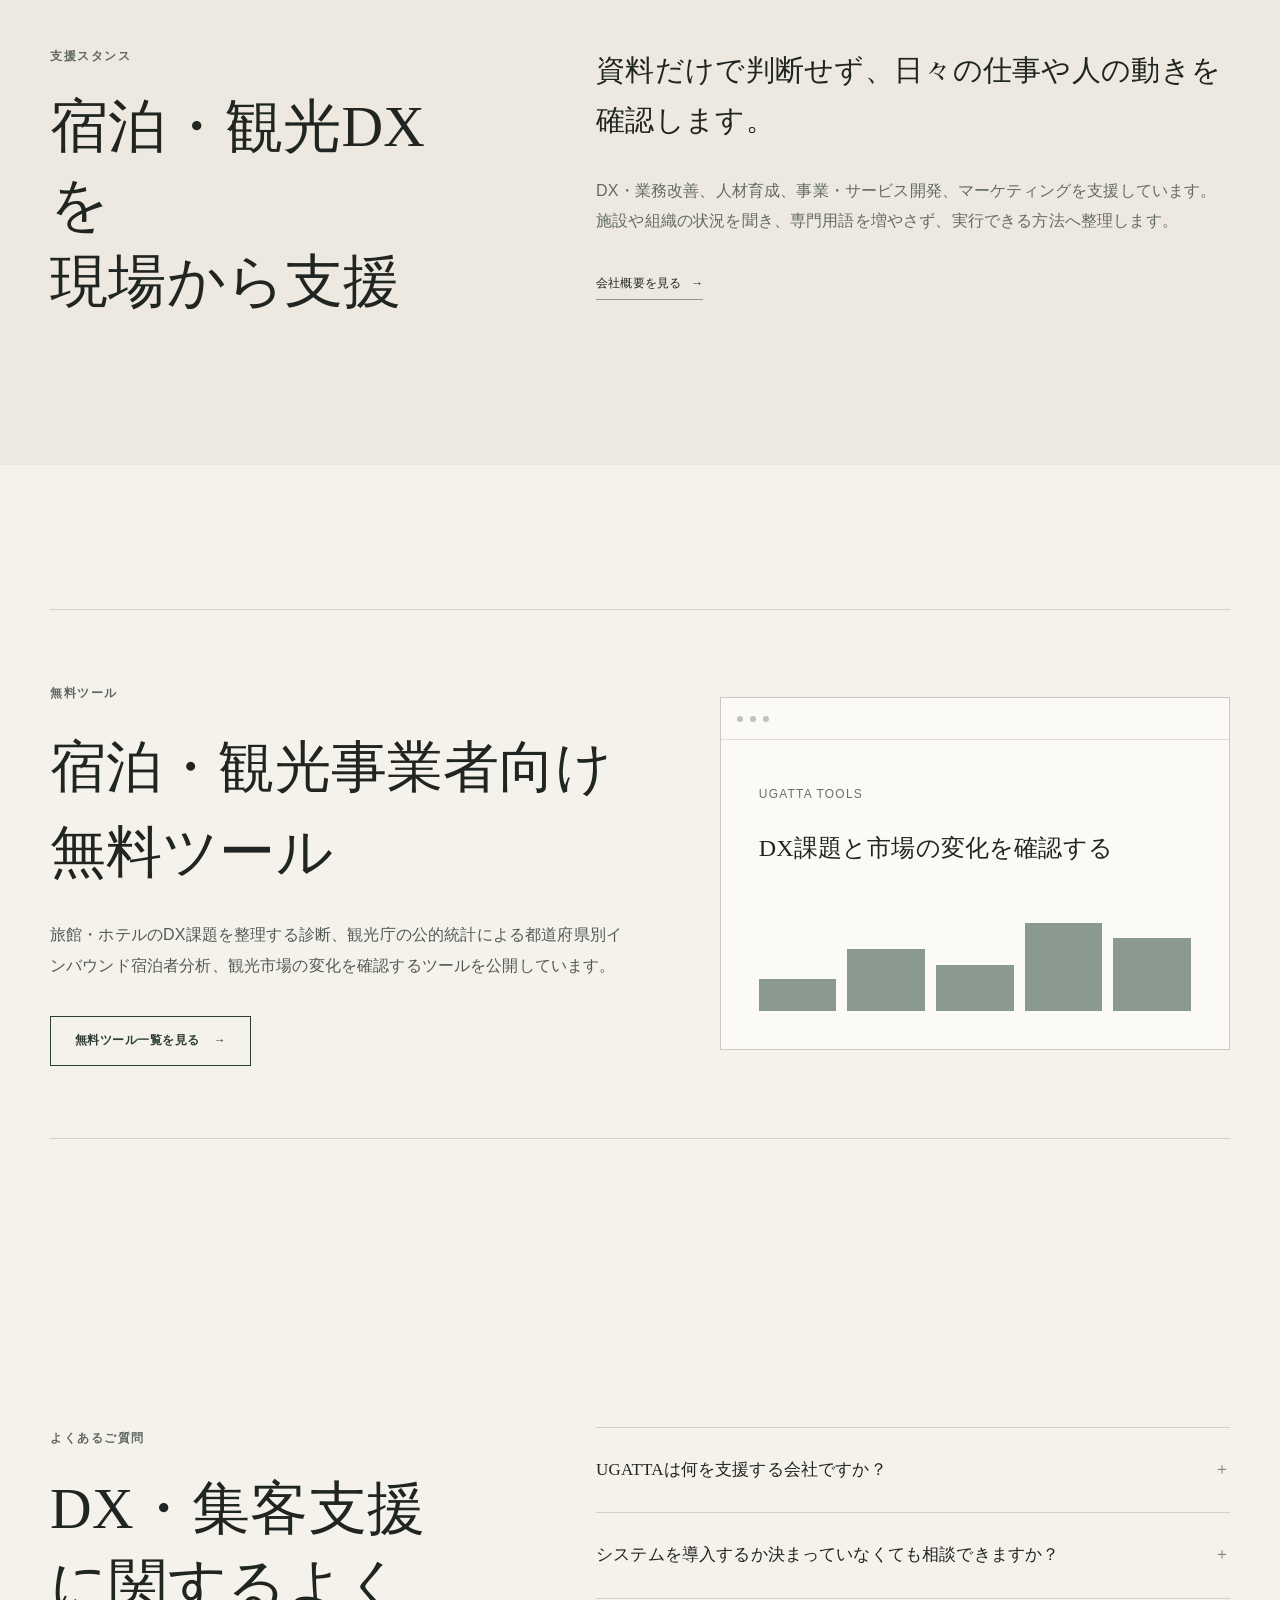
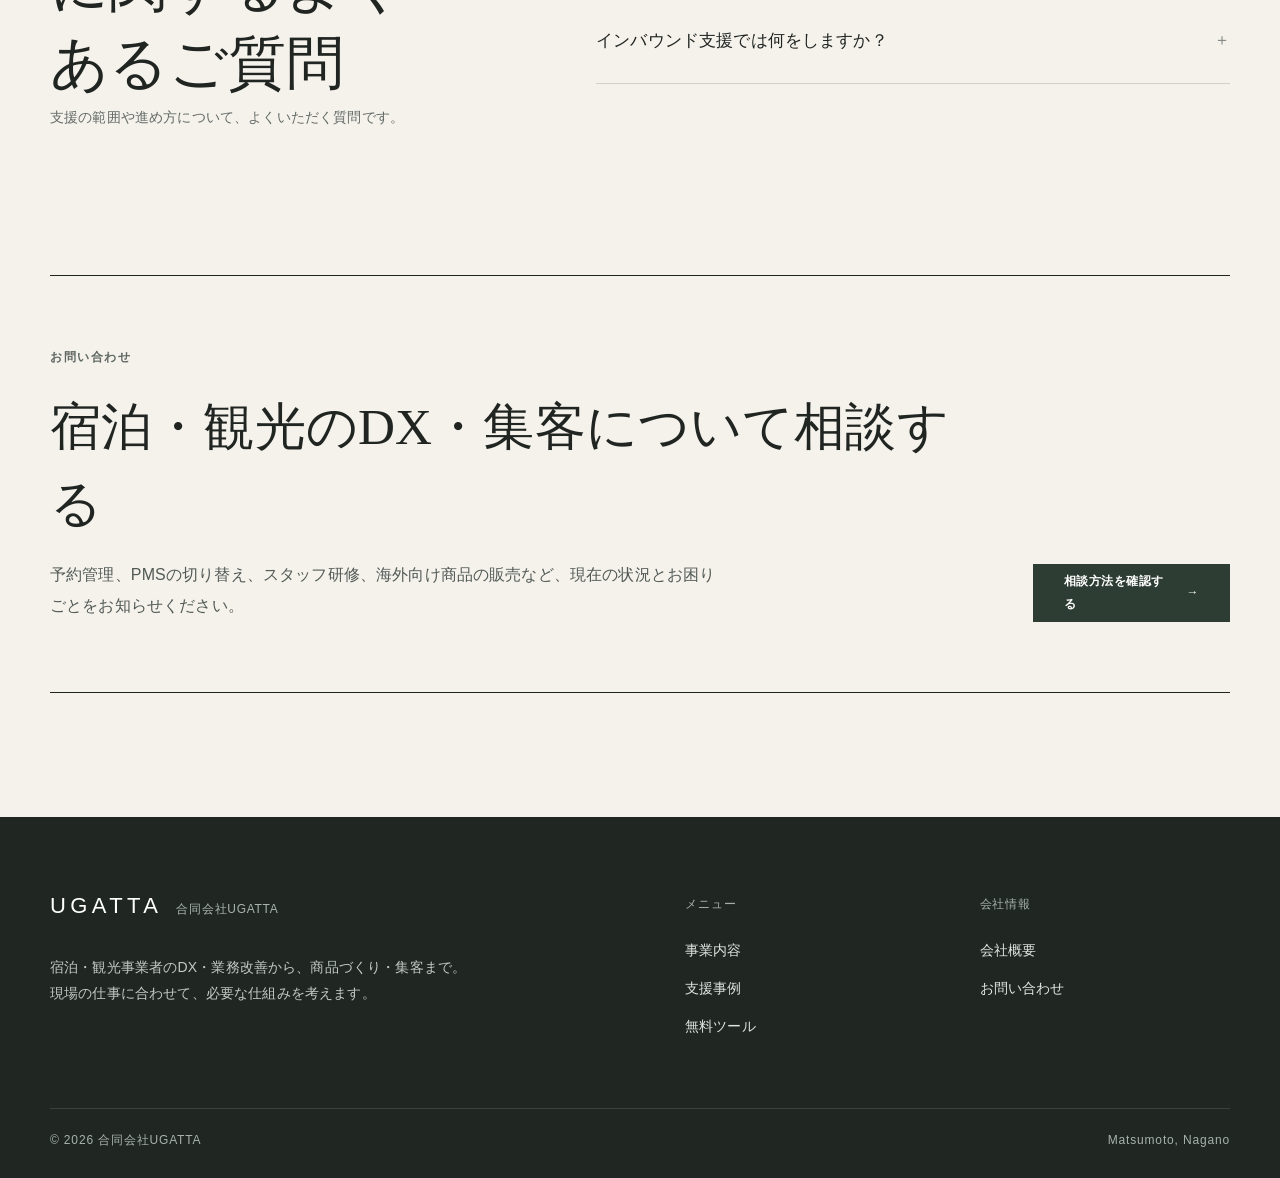
==== commit 3a32a49b: "Launch official inbound accommodation analysis" ====
--- a/index.html
+++ b/index.html
@@ -182,7 +182,7 @@
 <div>
 <p class="eyebrow">無料ツール</p>
 <h2>宿泊・観光事業者向け<br/>無料ツール</h2>
-<p>旅館・ホテルのDX課題を整理する診断、都道府県別インバウンド宿泊者分析、観光市場の変化を確認するツールを公開しています。インバウンド宿泊者分析は、現在サンプルデータでお試しいただけます。</p>
+<p>旅館・ホテルのDX課題を整理する診断、観光庁の公的統計による都道府県別インバウンド宿泊者分析、観光市場の変化を確認するツールを公開しています。</p>
 <a class="button button--outline" href="useful.html">無料ツール一覧を見る<span aria-hidden="true">→</span></a>
 </div>
 <div aria-hidden="true" class="tool-window">
